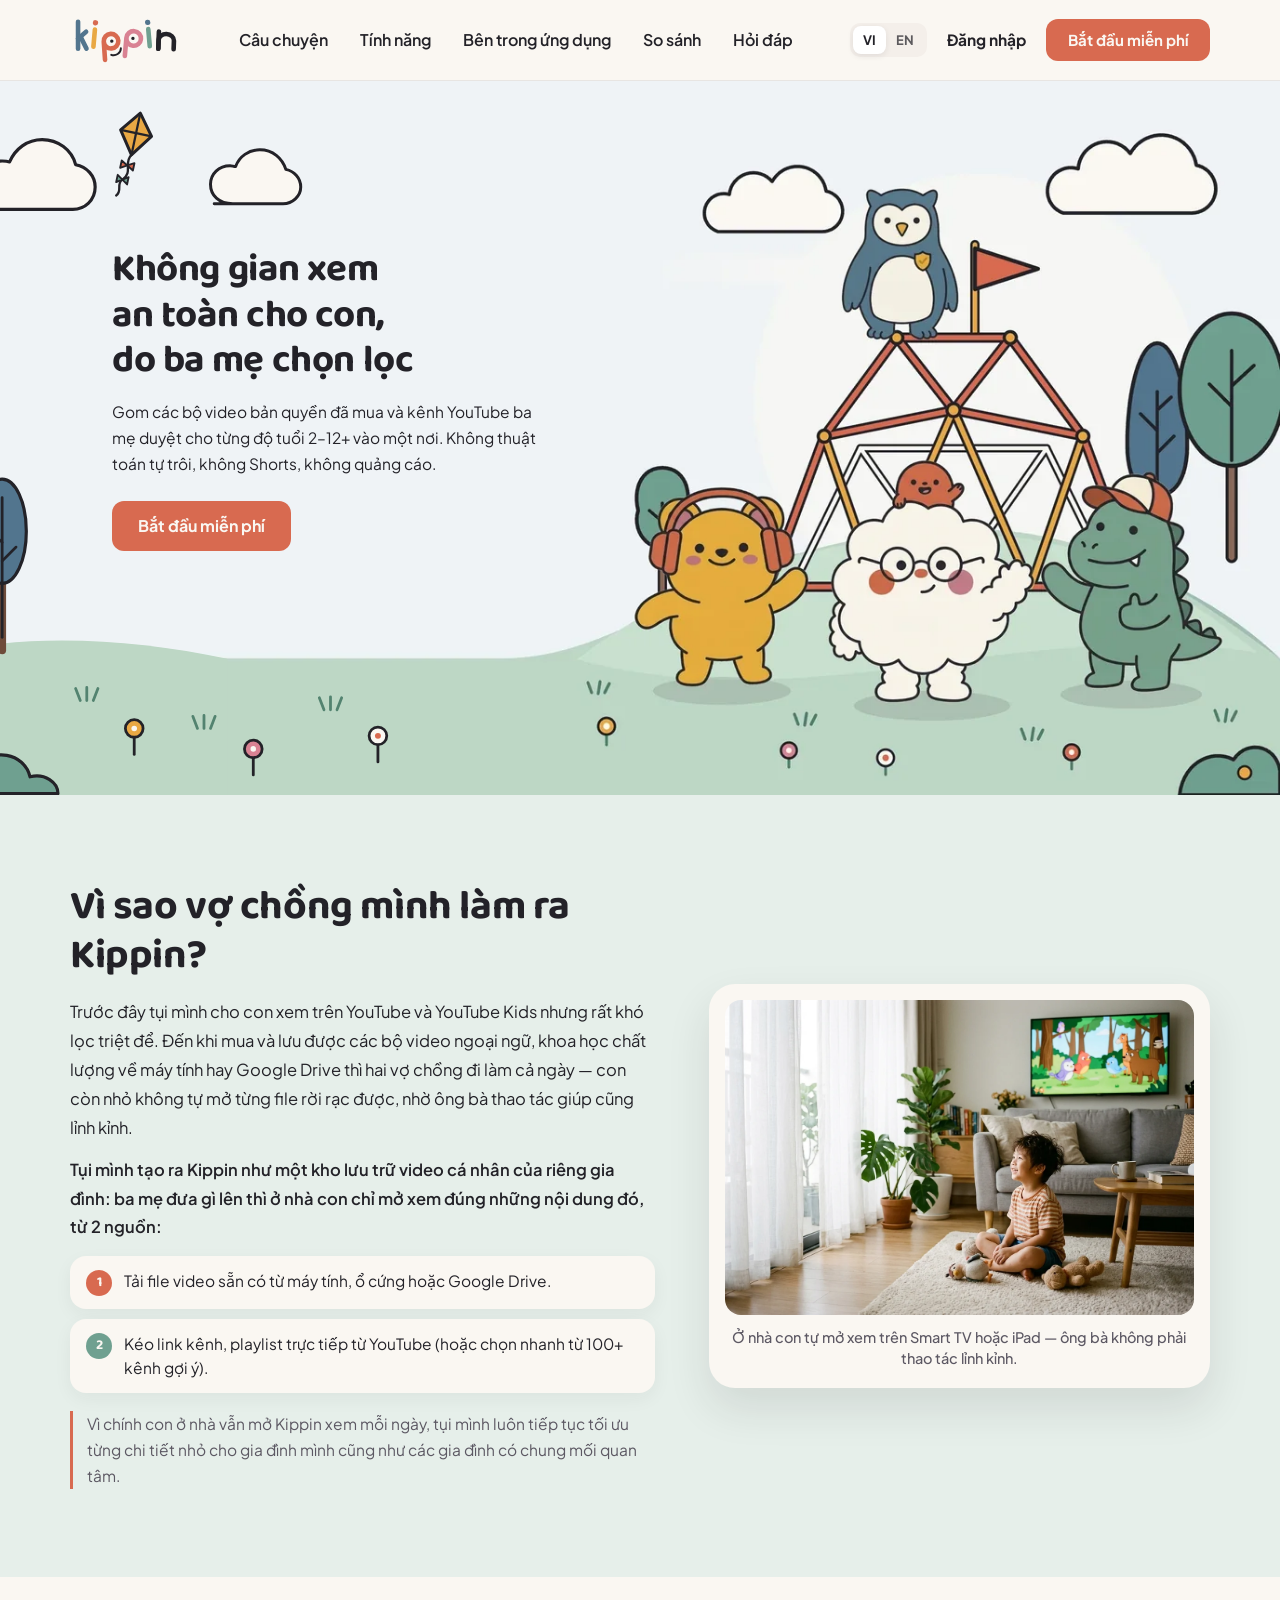
==== index.html @ a0db7496 "feat(landing): replace redundant showcase with founder story & reorder 4 core feature pillars" ====
<!doctype html>
<html lang="vi">
<head>
  <meta charset="utf-8" />
  <meta name="viewport" content="width=device-width, initial-scale=1" />
  <title>Kippin — Không gian xem an toàn cho con, do ba mẹ chọn lọc</title>
  <meta
    name="description"
    content="Gom các bộ video bản quyền đã mua và kênh YouTube ba mẹ duyệt cho từng độ tuổi 2–12+ vào một nơi. Không thuật toán tự trôi, không Shorts, không quảng cáo."
  />
  <meta name="robots" content="noindex, nofollow" />
  <link rel="icon" href="assets/favicon.ico" />
  <link rel="preconnect" href="https://fonts.googleapis.com" />
  <link rel="preconnect" href="https://fonts.gstatic.com" crossorigin />
  <link
    href="https://fonts.googleapis.com/css2?family=Baloo+2:wght@600;700&family=Plus+Jakarta+Sans:wght@400;500;600;700&display=swap"
    rel="stylesheet"
  />
  <link rel="stylesheet" href="styles.css" />
</head>
<body id="top">
  <!-- ─── Sticky Linen Cream Header ─── -->
  <header class="site-header">
    <div class="container header-inner">
      <a
        href="#top"
        class="brand-link"
        data-i18n-aria="header.homeAria"
        aria-label="Trang chủ Kippin"
      >
        <svg
          xmlns="http://www.w3.org/2000/svg"
          viewBox="-30 -26 584 302"
          role="img"
          aria-label="Kippin"
          width="112"
          height="58"
        >
          <g transform="translate(0,0) rotate(0 34 125)">
            <g class="kippin-hop" style="animation-delay: 0.00s">
              <line x1="12" y1="30" x2="12" y2="170" stroke="#52758E" stroke-width="24" stroke-linecap="round" />
              <line x1="12" y1="118" x2="54" y2="82" stroke="#52758E" stroke-width="24" stroke-linecap="round" />
              <line x1="24" y1="106" x2="56" y2="170" stroke="#52758E" stroke-width="24" stroke-linecap="round" />
            </g>
          </g>
          <g transform="translate(0,-10) rotate(5 96 125)">
            <g transform="translate(84,0)">
              <g class="kippin-hop" style="animation-delay: 0.09s">
                <line x1="12" y1="80" x2="12" y2="170" stroke="#E9A844" stroke-width="24" stroke-linecap="round" />
                <circle cx="12" cy="45" r="13.92" fill="#D86A50" />
              </g>
            </g>
          </g>
          <g transform="translate(0,6) rotate(-4 184 125)">
            <g transform="translate(134,0)">
              <g class="kippin-hop" style="animation-delay: 0.18s">
                <path d="M12,220L12,125A38,38 0 0 1 88,125A38,38 0 0 1 12,125" fill="none" stroke="#D86A50" stroke-width="24" stroke-linecap="round" stroke-linejoin="round" />
                <circle class="kippin-blink" cx="54" cy="125" r="8.84" fill="#232228" />
              </g>
            </g>
          </g>
          <g transform="translate(0,-8) rotate(5 302 125)">
            <g transform="translate(252,0)">
              <g class="kippin-hop" style="animation-delay: 0.27s">
                <path d="M12,220L12,125A38,38 0 0 1 88,125A38,38 0 0 1 12,125" fill="none" stroke="#D98293" stroke-width="24" stroke-linecap="round" stroke-linejoin="round" />
                <circle class="kippin-blink" cx="46" cy="125" r="8.84" fill="#232228" />
              </g>
            </g>
          </g>
          <g class="kippin-hop" style="animation-delay: 0.225s">
            <path d="M184.96,202.11C207.5,211.79 235.67,192.9 235.27,168.38" fill="none" stroke="#232228" stroke-width="10" stroke-linecap="round" stroke-linejoin="round" />
          </g>
          <g transform="translate(0,-12) rotate(-5 382 125)">
            <g transform="translate(370,0)">
              <g class="kippin-hop" style="animation-delay: 0.36s">
                <line x1="12" y1="80" x2="12" y2="170" stroke="#6FA090" stroke-width="24" stroke-linecap="round" />
                <circle cx="12" cy="45" r="13.92" fill="#52758E" />
              </g>
            </g>
          </g>
          <g transform="translate(0,2) rotate(2 472 125)">
            <g transform="translate(420,0)">
              <g class="kippin-hop" style="animation-delay: 0.45s">
                <path d="M12,170L12,125A40,33 0 0 1 92,125L92,170" fill="none" stroke="#232228" stroke-width="24" stroke-linecap="round" stroke-linejoin="round" />
                <line x1="12" y1="80" x2="12" y2="170" stroke="#232228" stroke-width="24" stroke-linecap="round" />
              </g>
            </g>
          </g>
        </svg>
      </a>

      <nav class="desktop-nav" data-i18n-aria="header.navAria" aria-label="Điều hướng chính">
        <a href="#video-showcase" data-i18n="nav.intro">Câu chuyện</a>
        <a href="#features" data-i18n="nav.features">Tính năng</a>
        <a href="#inside-app" data-i18n="nav.inside">Bên trong ứng dụng</a>
        <a href="#compare" data-i18n="nav.compare">So sánh</a>
        <a href="#faq" data-i18n="nav.faq">Hỏi đáp</a>
      </nav>

      <div class="header-actions">
        <div class="lang-switch" role="group" aria-label="Language">
          <button type="button" class="lang-btn is-active" data-lang="vi" aria-pressed="true">VI</button>
          <button type="button" class="lang-btn" data-lang="en" aria-pressed="false">EN</button>
        </div>
        <a href="https://kippin.app/login" class="header-login-link" data-route="/login" data-i18n="header.login">
          Đăng nhập
        </a>
        <a href="https://kippin.app/signup" class="btn btn-terracotta header-cta" data-route="/signup" data-i18n="header.signup">
          Bắt đầu miễn phí
        </a>
        <button
          type="button"
          class="mobile-menu-btn"
          id="mobile-menu-toggle"
          aria-expanded="false"
          aria-controls="mobile-drawer"
          data-i18n-aria="header.menuAria"
          aria-label="Mở menu điều hướng"
        >
          <svg width="26" height="26" viewBox="0 0 24 24" fill="none" stroke="currentColor" stroke-width="2.4" stroke-linecap="round">
            <line x1="4" y1="7" x2="20" y2="7" />
            <line x1="4" y1="12" x2="20" y2="12" />
            <line x1="4" y1="17" x2="20" y2="17" />
          </svg>
        </button>
      </div>
    </div>

    <div class="mobile-drawer" id="mobile-drawer" hidden>
      <nav class="mobile-nav" data-i18n-aria="header.mobileNavAria" aria-label="Menu di động">
        <a href="#video-showcase" data-i18n="nav.intro">Câu chuyện</a>
        <a href="#features" data-i18n="nav.features">Tính năng</a>
        <a href="#inside-app" data-i18n="nav.inside">Bên trong ứng dụng</a>
        <a href="#compare" data-i18n="nav.compare">So sánh</a>
        <a href="#faq" data-i18n="nav.faq">Hỏi đáp</a>
        <a href="https://kippin.app/login" data-route="/login" data-i18n="header.login">Đăng nhập</a>
        <a href="https://kippin.app/signup" class="btn btn-terracotta mobile-cta" data-route="/signup" data-i18n="header.signup">
          Bắt đầu miễn phí
        </a>
      </nav>
    </div>
  </header>

  <main>
    <!-- ─── Section 1: Balanced Full-Bleed Storybook Hero (Option 2 Locked) ─── -->
    <section class="hero-section" id="hero">
      <div class="hero-stage">
        <svg
          class="hero-left-scenery"
          viewBox="0 0 620 768"
          fill="none"
          aria-hidden="true"
          preserveAspectRatio="xMinYMax meet"
        >
          <!-- Upper-left Linen Cream clouds (#FAF7F2, stroke #232228) -->
          <path
            d="M64 138h96c13 0 24-10 24-24 0-12-9-22-21-24-4-16-19-27-36-27-16 0-29 10-35 24-3-1-5-1-8-1-15 0-27 12-27 26 0 15 12 26 27 26z"
            fill="#FAF7F2"
            stroke="#232228"
            stroke-width="3.4"
            stroke-linecap="round"
            stroke-linejoin="round"
          />
          <path
            d="M312 132h74c10 0 19-8 19-18 0-10-7-17-16-19-4-12-14-21-28-21-12 0-22 7-26 18-2 0-4-1-6-1-12 0-21 9-21 20 0 12 9 21 24 21z"
            fill="#FAF7F2"
            stroke="#232228"
            stroke-width="3.2"
            stroke-linecap="round"
            stroke-linejoin="round"
          />

          <!-- Mustard Kite (#E9A844 + Terracotta #D86A50 bows, strictly above H1 safe zone) -->
          <g transform="translate(228, 56) rotate(12)">
            <polygon points="0,-22 17,0 0,24 -17,0" fill="#E9A844" stroke="#232228" stroke-width="3.2" stroke-linejoin="round" />
            <line x1="0" y1="-22" x2="0" y2="24" stroke="#232228" stroke-width="2.4" />
            <line x1="-17" y1="0" x2="17" y2="0" stroke="#232228" stroke-width="2.4" />
            <path d="M0,24 C-7,34 6,42 -4,52 C-10,58 -1,64 -7,70" stroke="#232228" stroke-width="2.5" stroke-linecap="round" fill="none" />
            <polygon points="-2,36 -9,32 -9,40" fill="#D86A50" stroke="#232228" stroke-width="2" stroke-linejoin="round" />
            <polygon points="-2,36 5,32 5,40" fill="#D86A50" stroke="#232228" stroke-width="2" stroke-linejoin="round" />
            <polygon points="-4,52 -10,48 -10,56" fill="#6FA090" stroke="#232228" stroke-width="2" stroke-linejoin="round" />
            <polygon points="-4,52 2,48 2,56" fill="#6FA090" stroke="#232228" stroke-width="2" stroke-linejoin="round" />
          </g>

          <!-- Soft left meadow rise matching #BDD7C5 lawn horizon at y=621 -->
          <path
            d="M0 621 C96 592, 216 598, 326 621 L326 768 L0 768 Z"
            fill="#BDD7C5"
          />

          <!-- Far-left Scandinavian round trees (Slate #52758E + Sage #6FA090) -->
          <g>
            <line x1="84" y1="472" x2="84" y2="612" stroke="#6E4B3A" stroke-width="8.5" stroke-linecap="round" />
            <ellipse cx="84" cy="484" rx="26" ry="56" fill="#52758E" stroke="#232228" stroke-width="3.4" />
            <line x1="84" y1="448" x2="84" y2="598" stroke="#232228" stroke-width="3" stroke-linecap="round" />
            <line x1="84" y1="496" x2="69" y2="481" stroke="#232228" stroke-width="2.8" stroke-linecap="round" />
            <line x1="84" y1="516" x2="99" y2="501" stroke="#232228" stroke-width="2.8" stroke-linecap="round" />

            <rect x="29" y="502" width="9.5" height="112" rx="4.75" fill="#7C533F" stroke="#232228" stroke-width="3.2" />
            <ellipse cx="34" cy="452" rx="38" ry="66" fill="#6FA090" stroke="#232228" stroke-width="3.4" />
            <line x1="34" y1="412" x2="34" y2="518" stroke="#232228" stroke-width="3" stroke-linecap="round" />
            <line x1="34" y1="460" x2="16" y2="442" stroke="#232228" stroke-width="2.8" stroke-linecap="round" />
            <line x1="34" y1="478" x2="52" y2="460" stroke="#232228" stroke-width="2.8" stroke-linecap="round" />
          </g>

          <!-- Foreground bush & lollipop wildflowers along left lawn -->
          <path
            d="M12 766 C12 738, 38 726, 58 738 C72 716, 108 722, 114 748 C130 744, 144 754, 144 766 Z"
            fill="#6FA090"
            stroke="#232228"
            stroke-width="3.4"
            stroke-linejoin="round"
          />
          <path d="M168 666l-5-13M175 666v-14M182 666l5-13" stroke="#538370" stroke-width="3" stroke-linecap="round" />
          <path d="M294 696l-5-13M301 696v-14M308 696l5-13" stroke="#538370" stroke-width="3" stroke-linecap="round" />
          <path d="M430 676l-5-13M437 676v-14M444 676l5-13" stroke="#538370" stroke-width="3" stroke-linecap="round" />

          <line x1="226" y1="704" x2="226" y2="724" stroke="#232228" stroke-width="3" stroke-linecap="round" />
          <circle cx="226" cy="696" r="9.5" fill="#E9A844" stroke="#232228" stroke-width="3" />
          <circle cx="226" cy="696" r="3" fill="#FAF7F2" />

          <line x1="354" y1="726" x2="354" y2="746" stroke="#232228" stroke-width="3" stroke-linecap="round" />
          <circle cx="354" cy="718" r="9.5" fill="#D98293" stroke="#232228" stroke-width="3" />
          <circle cx="354" cy="718" r="3" fill="#FAF7F2" />

          <line x1="488" y1="712" x2="488" y2="732" stroke="#232228" stroke-width="3" stroke-linecap="round" />
          <circle cx="488" cy="704" r="9.5" fill="#FAF7F2" stroke="#232228" stroke-width="3" />
          <circle cx="488" cy="704" r="3.2" fill="#D86A50" />
        </svg>

        <div class="hero-copy">
          <h1 data-i18n="hero.title">Không gian xem an toàn cho&nbsp;con, do ba&nbsp;mẹ chọn&nbsp;lọc</h1>
          <p class="hero-lead" data-i18n="hero.subtitle">
            Gom các bộ video bản quyền đã mua và kênh YouTube ba mẹ duyệt cho từng độ tuổi 2–12+ vào một nơi. Không thuật toán tự trôi, không Shorts, không quảng cáo.
          </p>
          <div class="hero-cta-row">
            <a href="https://kippin.app/signup" class="btn btn-terracotta btn-lg" data-route="/signup" data-i18n="hero.primaryCta">
              Bắt đầu miễn phí
            </a>
          </div>
        </div>

        <div class="hero-art-wrap">
          <img
            src="assets/khan-hero-scene.webp"
            alt="Nhóm nhân vật Boro, Lumi, Kip, Pip và Mori vui chơi trên đồi cỏ xanh"
            data-i18n-alt="hero.imgAlt"
            class="hero-art"
            width="1376"
            height="768"
            fetchpriority="high"
          />
        </div>
      </div>
    </section>

    <!-- ─── Section 2: Founder Origin Story & Personal Family Vault Model ─── -->
    <section class="showcase-band" id="video-showcase">
      <div class="container showcase-grid">
        <div class="showcase-copy">
          <h2 data-i18n="story.title">Vì sao vợ chồng mình làm ra Kippin?</h2>
          <p class="story-lead" data-i18n="story.p1">
            Trước đây tụi mình cho con xem trên YouTube và YouTube Kids nhưng rất khó lọc triệt để. Đến khi mua và lưu được các bộ video ngoại ngữ, khoa học chất lượng về máy tính hay Google Drive thì hai vợ chồng đi làm cả ngày — con còn nhỏ không tự mở từng file rời rạc được, nhờ ông bà thao tác giúp cũng lỉnh kỉnh.
          </p>
          <p class="story-bridge" data-i18n="story.p2">
            Tụi mình tạo ra Kippin như một kho lưu trữ video cá nhân của riêng gia đình: ba mẹ đưa gì lên thì ở nhà con chỉ mở xem đúng những nội dung đó, từ 2 nguồn:
          </p>
          <ol class="story-sources">
            <li>
              <span class="story-step-num" aria-hidden="true">1</span>
              <span data-i18n="story.src1">Tải file video sẵn có từ máy tính, ổ cứng hoặc Google Drive.</span>
            </li>
            <li>
              <span class="story-step-num story-step-sage" aria-hidden="true">2</span>
              <span data-i18n="story.src2">Kéo link kênh, playlist trực tiếp từ YouTube (hoặc chọn nhanh từ 100+ kênh gợi ý).</span>
            </li>
          </ol>
          <p class="story-commitment" data-i18n="story.commitment">
            Vì chính con ở nhà vẫn mở Kippin xem mỗi ngày, tụi mình luôn tiếp tục tối ưu từng chi tiết nhỏ cho gia đình mình cũng như các gia đình có chung mối quan tâm.
          </p>
        </div>

        <div class="showcase-media">
          <figure class="story-photo-card">
            <img
              src="assets/photo-kid-livingroom-tv.webp"
              alt="Em bé ngồi trên thảm phòng khách tự mở chương trình yêu thích trên Smart TV"
              data-i18n-alt="story.imgAlt"
              width="1200"
              height="805"
              loading="lazy"
              decoding="async"
            />
            <figcaption class="story-photo-caption" data-i18n="story.imgCap">
              Ở nhà con tự mở xem trên Smart TV hoặc iPad — ông bà không phải thao tác lỉnh kỉnh.
            </figcaption>
          </figure>
        </div>
      </div>
    </section>

    <!-- ─── Section 3: 4 Core Feature Pillars (Phương án A — Reach × TTFV × Differentiation) ─── -->
    <section class="features-world deferred-section" id="features">
      <div class="container">
        <div class="section-intro">
          <h2 data-i18n="features.heading">Giải quyết trọn vẹn chuyện xem video của con mỗi ngày</h2>
          <p data-i18n="features.subheading">
            Từ bước chọn kênh YouTube trong 30 giây, gom kho video bản quyền đã mua đến việc con tự mở xem ở nhà trên Smart TV.
          </p>
        </div>

        <!-- Row 1: 100% Whitelist YouTube + 100+ Age-Sorted Channels (2–12+) -->
        <div class="z-row">
          <div class="z-copy">
            <h3 data-i18n="features.r1Title">Chọn kênh từ YouTube không Shorts, không quảng cáo</h3>
            <p data-i18n="features.r1Body">
              Chọn nhanh từ hơn 100 kênh gợi ý sẵn cho lứa tuổi 2–12+ (Numberblocks, Bluey, Storyline Online đến TED-Ed, Kurzgesagt, Mark Rober, Nat Geo Kids) hoặc dán link kênh YouTube bất kỳ. Kippin chỉ phát đúng danh sách ba mẹ duyệt, tự động loại bỏ 100% Shorts, Livestream và quảng cáo.
            </p>
          </div>
          <div class="z-visual">
            <div class="polaroid-stage tilt-left">
              <div class="polaroid-frame">
                <img
                  src="assets/photo-siblings-tablet.webp"
                  alt="Hai anh chị em cùng xem chương trình khoa học và hoạt hình trên máy tính bảng"
                  data-i18n-alt="features.r1Alt"
                  width="1200"
                  height="896"
                  loading="lazy"
                  decoding="async"
                />
              </div>
            </div>
          </div>
        </div>

        <!-- Row 2: Purchased Licensed Video Sets on Google Drive + Series Continuity -->
        <div class="z-row z-row-reverse">
          <div class="z-copy">
            <h3 data-i18n="features.r2Title">Biến thư mục video bản quyền đã mua thành kệ phim chia Mùa và Tập</h3>
            <p data-i18n="features.r2Body">
              Lưu trên Google Drive toàn tên file rời rạc, hết một bài là dừng và hay kẹt giới hạn lượt xem. Tải lên Kippin, bộ video ngoại ngữ hay truyện kể đã mua hiện thành kệ phim có ảnh bìa, tự mở tập kế tiếp cùng bộ và nhớ vị trí xem dở — kèm mã PIN 4 số khi muốn chia sẻ video gia đình cho ông bà.
            </p>
          </div>
          <div class="z-visual">
            <div class="polaroid-stage tilt-right">
              <div class="polaroid-frame">
                <img
                  src="assets/photo-vault-mother-son.webp"
                  alt="Mẹ và bé trai ngồi trên ghế sofa chọn tập học tiếng Anh trên máy tính bảng"
                  data-i18n-alt="features.r2Alt"
                  width="1200"
                  height="896"
                  loading="lazy"
                  decoding="async"
                />
              </div>
            </div>
          </div>
        </div>

        <!-- Row 3: Dedicated Smart TV App -->
        <div class="z-row">
          <div class="z-copy">
            <h3 data-i18n="features.r3Title">Ứng dụng riêng trên Smart TV — con tự mở xem, người nhà không vất vả</h3>
            <p data-i18n="features.r3Body">
              Ứng dụng Kippin độc lập trên Android TV và Google TV (Sony, TCL, Xiaomi, Casper, Chromecast) giúp con ngồi xa bảo vệ mắt và tự chọn tập bằng điều khiển TV. Không cần mở chung ứng dụng YouTube người lớn, không cần nhờ ông bà cắm máy tính hay mở Drive hộ.
            </p>
          </div>
          <div class="z-visual">
            <div class="polaroid-stage tilt-left">
              <svg class="deco-sticker deco-book-tr" width="96" height="80" viewBox="0 0 104 86" aria-hidden="true">
                <g transform="rotate(8 52 43)">
                  <path d="M14 22c14-5 28-3 38 4v42c-10-7-24-9-38-4V22z" fill="#FAF7F2" />
                  <path d="M90 22c-14-5-28-3-38 4v42c10-7 24-9 38-4V22z" fill="#F6DFB0" />
                  <path d="M12 20c15-6 29-3 40 5 11-8 25-11 40-5v46c-15-6-29-3-40 5-11-8-25-11-40-5V20z" fill="none" stroke="#52758E" stroke-width="5" stroke-linejoin="round" />
                </g>
              </svg>
              <div class="polaroid-frame">
                <img
                  src="assets/photo-siblings-smart-tv.webp"
                  alt="Hai anh em ngồi trên thảm phòng khách dùng điều khiển chọn chương trình vũ trụ trên Smart TV"
                  data-i18n-alt="features.r3Alt"
                  width="1200"
                  height="896"
                  loading="lazy"
                  decoding="async"
                />
              </div>
            </div>
          </div>
        </div>

        <!-- Row 4: Separate Age-Matched Profiles & Remote Watch Log -->
        <div class="z-row z-row-reverse">
          <div class="z-copy">
            <h3 data-i18n="features.r4Title">Mỗi anh chị em một hồ sơ đúng tuổi — ba mẹ đi làm vẫn theo dõi từ xa</h3>
            <p data-i18n="features.r4Body">
              Bé 4 tuổi nghe đồng dao tiếng Anh, anh 10 tuổi khám phá vũ trụ — mỗi con chỉ thấy đúng kênh và bộ video hợp lứa tuổi của mình. Dù đang ở văn phòng, ba mẹ vẫn xem được lịch sử từng tập con đã mở trên điện thoại và khóa cài đặt bằng mã PIN.
            </p>
          </div>
          <div class="z-visual">
            <div class="polaroid-stage tilt-right">
              <div class="polaroid-frame">
                <img
                  src="assets/photo-parent-calm-phone.webp"
                  alt="Ba ngồi tại bàn làm việc sáng nắng xem nhanh lịch sử xem video của con trên điện thoại"
                  data-i18n-alt="features.r4Alt"
                  width="1200"
                  height="896"
                  loading="lazy"
                  decoding="async"
                />
              </div>
            </div>
          </div>
        </div>
      </div>
    </section>

    <!-- ─── Section 4: "Bên trong ứng dụng Kippin" (6 Real Bilingual UI Screens + Click-to-Zoom Lightbox Gallery) ─── -->
    <section class="inside-world deferred-section" id="inside-app">
      <div class="garland-wrap" aria-hidden="true">
        <svg class="garland-svg" viewBox="0 0 1440 128" fill="none" preserveAspectRatio="xMidYMin slice">
          <line x1="110" y1="0" x2="110" y2="54" stroke="#DFC89C" stroke-width="2.5" />
          <line x1="270" y1="0" x2="270" y2="76" stroke="#DFC89C" stroke-width="2.5" />
          <line x1="450" y1="0" x2="450" y2="44" stroke="#DFC89C" stroke-width="2.5" />
          <line x1="630" y1="0" x2="630" y2="68" stroke="#DFC89C" stroke-width="2.5" />
          <line x1="820" y1="0" x2="820" y2="50" stroke="#DFC89C" stroke-width="2.5" />
          <line x1="1000" y1="0" x2="1000" y2="78" stroke="#DFC89C" stroke-width="2.5" />
          <line x1="1175" y1="0" x2="1175" y2="48" stroke="#DFC89C" stroke-width="2.5" />
          <line x1="1335" y1="0" x2="1335" y2="66" stroke="#DFC89C" stroke-width="2.5" />

          <path d="M110 36l6.5 13.2 14.5 2.1-10.5 10.2 2.5 14.5-13-6.8-13 6.8 2.5-14.5-10.5-10.2 14.5-2.1L110 36z" fill="#6FA090" stroke="#232228" stroke-width="2.4" stroke-linejoin="round" />
          <ellipse cx="270" cy="84" rx="34" ry="10" transform="rotate(-16 270 84)" stroke="#52758E" stroke-width="4.5" />
          <circle cx="270" cy="84" r="19" fill="#D86A50" stroke="#232228" stroke-width="2.4" />
          <path d="M450 28l6 12 13.2 1.9-9.6 9.3 2.3 13.2-11.9-6.3-11.9 6.3 2.3-13.2-9.6-9.3 13.2-1.9L450 28z" fill="#E9A844" stroke="#232228" stroke-width="2.4" stroke-linejoin="round" />
          <path d="M640 52a22 22 0 1 0 10 38 18 18 0 1 1-10-38z" fill="#52758E" stroke="#232228" stroke-width="2.4" stroke-linejoin="round" />
          <circle cx="820" cy="58" r="21" fill="#E9A844" stroke="#232228" stroke-width="2.4" />
          <circle cx="820" cy="58" r="28" stroke="#E9A844" stroke-width="3.6" stroke-dasharray="6 7" />
          <path d="M1000 60l7 14 15.4 2.2-11.2 10.9 2.6 15.3-13.8-7.3-13.8 7.3 2.6-15.3-11.2-10.9 15.4-2.2 7-14z" fill="#6FA090" stroke="#232228" stroke-width="2.4" stroke-linejoin="round" />
          <path d="M1154 65h42a11 11 0 0 0 2-21.8 15 15 0 0 0-28-5 12 12 0 0 0-21 6.8A10 10 0 0 0 1154 65z" fill="#D98293" stroke="#232228" stroke-width="2.4" stroke-linejoin="round" />
          <path d="M1335 48l6.5 13.2 14.5 2.1-10.5 10.2 2.5 14.5-13-6.8-13 6.8 2.5-14.5-10.5-10.2 14.5-2.1L1335 48z" fill="#D86A50" stroke="#232228" stroke-width="2.4" stroke-linejoin="round" />
        </svg>
      </div>

      <div class="container inside-header">
        <h2 data-i18n="inside.heading">Bên trong ứng dụng Kippin</h2>
        <p data-i18n="inside.subheading">
          Bấm vào từng ảnh để phóng to giao diện dành cho con và trang quản lý của ba mẹ.
        </p>
      </div>

      <div class="inside-grid" role="group" aria-label="Hình ảnh giao diện thực tế bên trong ứng dụng Kippin" data-i18n-aria="inside.galleryAria">
        <!-- Screen 1: Kid's Home -->
        <figure class="app-shot">
          <button type="button" class="app-shot-btn" data-gallery-open="0" data-i18n-aria="inside.s1OpenAria" aria-label="Phóng to ảnh Trang chủ của con">
            <img
              src="assets/vi/screen-1.webp"
              data-ui-screen="1"
              alt="Trang chủ của con với các kênh đã duyệt TED-Ed, Kurzgesagt, Mark Rober, Nat Geo Kids, Numberblocks và hàng Xem tiếp"
              data-i18n-alt="inside.s1Alt"
              width="1440"
              height="900"
              loading="lazy"
              decoding="async"
            />
            <span class="shot-zoom-pill" aria-hidden="true">
              <svg width="16" height="16" viewBox="0 0 24 24" fill="none" stroke="currentColor" stroke-width="2.4" stroke-linecap="round" stroke-linejoin="round">
                <circle cx="11" cy="11" r="7" />
                <line x1="21" y1="21" x2="16.65" y2="16.65" />
                <line x1="11" y1="8" x2="11" y2="14" />
                <line x1="8" y1="11" x2="14" y2="11" />
              </svg>
            </span>
          </button>
          <figcaption data-i18n="inside.s1Cap">Trang chủ của con — Kênh đã duyệt và mục Xem tiếp</figcaption>
        </figure>

        <!-- Screen 2: Family Vault Shelf -->
        <figure class="app-shot">
          <button type="button" class="app-shot-btn" data-gallery-open="1" data-i18n-aria="inside.s2OpenAria" aria-label="Phóng to ảnh Kệ phim gia đình">
            <img
              src="assets/vi/screen-2.webp"
              data-ui-screen="2"
              alt="Kệ phim gia đình chia bộ video bản quyền Oxford Read & Discover theo Mùa 1, Mùa 2, Mùa 3 và từng Tập"
              data-i18n-alt="inside.s2Alt"
              width="1440"
              height="900"
              loading="lazy"
              decoding="async"
            />
            <span class="shot-zoom-pill" aria-hidden="true">
              <svg width="16" height="16" viewBox="0 0 24 24" fill="none" stroke="currentColor" stroke-width="2.4" stroke-linecap="round" stroke-linejoin="round">
                <circle cx="11" cy="11" r="7" />
                <line x1="21" y1="21" x2="16.65" y2="16.65" />
                <line x1="11" y1="8" x2="11" y2="14" />
                <line x1="8" y1="11" x2="14" y2="11" />
              </svg>
            </span>
          </button>
          <figcaption data-i18n="inside.s2Cap">Kệ phim gia đình — Bộ video bản quyền chia theo Mùa và Tập</figcaption>
        </figure>

        <!-- Screen 3: Clean 2-Column Series Player -->
        <figure class="app-shot">
          <button type="button" class="app-shot-btn" data-gallery-open="2" data-i18n-aria="inside.s3OpenAria" aria-label="Phóng to ảnh Trình phát video theo tập">
            <img
              src="assets/vi/screen-3.webp"
              data-ui-screen="3"
              alt="Trình phát video 2 cột hiển thị đếm ngược chuyển sang Tập 02 và danh sách Tập 02 đến Tập 06 cùng bộ ở cột bên phải"
              data-i18n-alt="inside.s3Alt"
              width="1440"
              height="900"
              loading="lazy"
              decoding="async"
            />
            <span class="shot-zoom-pill" aria-hidden="true">
              <svg width="16" height="16" viewBox="0 0 24 24" fill="none" stroke="currentColor" stroke-width="2.4" stroke-linecap="round" stroke-linejoin="round">
                <circle cx="11" cy="11" r="7" />
                <line x1="21" y1="21" x2="16.65" y2="16.65" />
                <line x1="11" y1="8" x2="11" y2="14" />
                <line x1="8" y1="11" x2="14" y2="11" />
              </svg>
            </span>
          </button>
          <figcaption data-i18n="inside.s3Cap">Trình phát video — Tự mở tập kế tiếp cùng bộ, không gợi ý kênh lạ</figcaption>
        </figure>

        <!-- Screen 4: Multi-Age Profile Switcher + Parent PIN -->
        <figure class="app-shot">
          <button type="button" class="app-shot-btn" data-gallery-open="3" data-i18n-aria="inside.s4OpenAria" aria-label="Phóng to ảnh Màn hình chọn hồ sơ">
            <img
              src="assets/vi/screen-4.webp"
              data-ui-screen="4"
              alt="Màn hình chọn hồ sơ riêng theo từng độ tuổi 4t, 7t, 10t, 12t và mục Phụ huynh có khóa PIN"
              data-i18n-alt="inside.s4Alt"
              width="1440"
              height="900"
              loading="lazy"
              decoding="async"
            />
            <span class="shot-zoom-pill" aria-hidden="true">
              <svg width="16" height="16" viewBox="0 0 24 24" fill="none" stroke="currentColor" stroke-width="2.4" stroke-linecap="round" stroke-linejoin="round">
                <circle cx="11" cy="11" r="7" />
                <line x1="21" y1="21" x2="16.65" y2="16.65" />
                <line x1="11" y1="8" x2="11" y2="14" />
                <line x1="8" y1="11" x2="14" y2="11" />
              </svg>
            </span>
          </button>
          <figcaption data-i18n="inside.s4Cap">Chọn hồ sơ — Tách riêng nội dung theo tuổi, khóa cài đặt bằng PIN</figcaption>
        </figure>

        <!-- Screen 5: 100+ Curated Channels & Paste YouTube URL -->
        <figure class="app-shot">
          <button type="button" class="app-shot-btn" data-gallery-open="4" data-i18n-aria="inside.s5OpenAria" aria-label="Phóng to ảnh Quản lý kênh của ba mẹ">
            <img
              src="assets/vi/screen-5.webp"
              data-ui-screen="5"
              alt="Trang Quản lý kênh với danh mục 108 kênh thiếu nhi chọn lọc theo độ tuổi 2–4, 5–7, 8–10, 11+ và ô dán link YouTube"
              data-i18n-alt="inside.s5Alt"
              width="1440"
              height="900"
              loading="lazy"
              decoding="async"
            />
            <span class="shot-zoom-pill" aria-hidden="true">
              <svg width="16" height="16" viewBox="0 0 24 24" fill="none" stroke="currentColor" stroke-width="2.4" stroke-linecap="round" stroke-linejoin="round">
                <circle cx="11" cy="11" r="7" />
                <line x1="21" y1="21" x2="16.65" y2="16.65" />
                <line x1="11" y1="8" x2="11" y2="14" />
                <line x1="8" y1="11" x2="14" y2="11" />
              </svg>
            </span>
          </button>
          <figcaption data-i18n="inside.s5Cap">Quản lý kênh — Chọn từ 100+ kênh gợi ý theo tuổi hoặc dán link YouTube</figcaption>
        </figure>

        <!-- Screen 6: Parent Watch Activity Log -->
        <figure class="app-shot">
          <button type="button" class="app-shot-btn" data-gallery-open="5" data-i18n-aria="inside.s6OpenAria" aria-label="Phóng to ảnh Nhật ký xem video">
            <img
              src="assets/vi/screen-6.webp"
              data-ui-screen="6"
              alt="Nhật ký xem video chi tiết từng tập phim và thời lượng xem của mỗi hồ sơ con"
              data-i18n-alt="inside.s6Alt"
              width="1440"
              height="900"
              loading="lazy"
              decoding="async"
            />
            <span class="shot-zoom-pill" aria-hidden="true">
              <svg width="16" height="16" viewBox="0 0 24 24" fill="none" stroke="currentColor" stroke-width="2.4" stroke-linecap="round" stroke-linejoin="round">
                <circle cx="11" cy="11" r="7" />
                <line x1="21" y1="21" x2="16.65" y2="16.65" />
                <line x1="11" y1="8" x2="11" y2="14" />
                <line x1="8" y1="11" x2="14" y2="11" />
              </svg>
            </span>
          </button>
          <figcaption data-i18n="inside.s6Cap">Nhật ký xem — Theo dõi từng tập và thời lượng xem của mỗi con</figcaption>
        </figure>
      </div>
    </section>

    <!-- ─── Section 5: 3-Column Comparison (Kippin vs YouTube thường vs Google Drive) ─── -->
    <section class="compare-world deferred-section" id="compare">
      <div class="container">
        <div class="section-intro">
          <h2 id="compare-heading" data-i18n="compare.heading">Kippin khác gì so với YouTube và Google Drive?</h2>
          <p data-i18n="compare.subheading">
            Kết hợp danh mục kênh chọn lọc từ YouTube với kho lưu trữ bộ video bản quyền của gia đình trong một ứng dụng duy nhất.
          </p>
        </div>

        <div
          class="compare-card"
          tabindex="0"
          role="region"
          aria-labelledby="compare-heading"
        >
          <table class="compare-table" id="compare-table">
            <thead>
              <tr>
                <th scope="col" data-i18n="compare.colFeature">Nhu cầu thực tế</th>
                <th scope="col" class="col-kippin">Kippin</th>
                <th scope="col" data-i18n="compare.colYt">YouTube thường</th>
                <th scope="col" data-i18n="compare.colDrive">Mở từ Google Drive</th>
              </tr>
            </thead>
            <tbody>
              <tr>
                <th scope="row" data-i18n="compare.r1Label">Gom kênh YouTube &amp; bộ video bản quyền đã mua</th>
                <td class="col-kippin">
                  <div class="kippin-cell">
                    <span class="check-dot" aria-hidden="true">✓</span>
                    <span data-i18n="compare.r1Kippin">Chung một kệ phim có ảnh bìa trực quan</span>
                  </div>
                </td>
                <td data-i18n="compare.r1Yt">Không tải được bộ video bản quyền lên dùng riêng</td>
                <td data-i18n="compare.r1Drive">Chỉ mở file lưu sẵn, không gom được kênh YouTube</td>
              </tr>
              <tr>
                <th scope="row" data-i18n="compare.r2Label">Phát các bộ video bản quyền đã mua</th>
                <td class="col-kippin">
                  <div class="kippin-cell">
                    <span class="check-dot" aria-hidden="true">✓</span>
                    <span data-i18n="compare.r2Kippin">Chia theo Mùa/Tập, phát mượt không nghẽn lượt tải; chia sẻ qua PIN 4 số</span>
                  </div>
                </td>
                <td data-i18n="compare.r2Yt">Không có kho lưu trữ riêng cho gia đình</td>
                <td data-i18n="compare.r2Drive">Tên file rời rạc khó chọn; hay báo lỗi vượt quá lượt xem</td>
              </tr>
              <tr>
                <th scope="row" data-i18n="compare.r3Label">Kiểm soát thuật toán, Shorts &amp; Quảng cáo</th>
                <td class="col-kippin">
                  <div class="kippin-cell">
                    <span class="check-dot" aria-hidden="true">✓</span>
                    <span data-i18n="compare.r3Kippin">100% kênh ba mẹ duyệt (100+ kênh 2–12+ tuổi), 0 Shorts, 0 quảng cáo</span>
                  </div>
                </td>
                <td data-i18n="compare.r3Yt">Tự gợi ý kênh lạ, luồng lướt Shorts liên tục &amp; chèn quảng cáo</td>
                <td data-i18n="compare.r3Drive">Không quảng cáo nhưng không có thư viện kênh theo độ tuổi</td>
              </tr>
              <tr>
                <th scope="row" data-i18n="compare.r4Label">Giữ mạch tập dài kỳ</th>
                <td class="col-kippin">
                  <div class="kippin-cell">
                    <span class="check-dot" aria-hidden="true">✓</span>
                    <span data-i18n="compare.r4Kippin">Tự chuyển đúng tập kế tiếp cùng bộ &amp; nhớ chính xác đoạn xem dở</span>
                  </div>
                </td>
                <td data-i18n="compare.r4Yt">Dễ tự chuyển sang kênh khác ngoài bộ đang học</td>
                <td data-i18n="compare.r4Drive">Hết 1 file là dừng, không nhớ vị trí đang xem dở</td>
              </tr>
              <tr>
                <th scope="row" data-i18n="compare.r5Label">Xem trên Smart TV phòng khách</th>
                <td class="col-kippin">
                  <div class="kippin-cell">
                    <span class="check-dot" aria-hidden="true">✓</span>
                    <span data-i18n="compare.r5Kippin">App Smart TV độc lập, bấm dễ bằng remote, không cần đăng nhập Google</span>
                  </div>
                </td>
                <td data-i18n="compare.r5Yt">Dùng chung app người lớn (Google đã ngừng app TV riêng từ 07/2024)</td>
                <td data-i18n="compare.r5Drive">Không có giao diện kệ phim cho trẻ trên TV</td>
              </tr>
            </tbody>
          </table>
        </div>
      </div>
    </section>

    <!-- ─── Section 6: Kippin Slate Blue Trust & Safety Band (#52758E) ─── -->
    <section class="slate-band deferred-section" id="safety-band">
      <div class="container">
        <h2 data-i18n="safety.heading">An tâm trọn vẹn trong từng khung hình</h2>
        <p class="slate-sub" data-i18n="safety.subheading">
          Không quảng cáo ẩn, không bán dữ liệu hành vi, không thuật toán kéo dài giờ xem.
        </p>

        <div class="seals-row">
          <div class="seal-badge">
            <div class="seal-inner">
              <strong class="seal-big" data-i18n="safety.s1Big">100%</strong>
              <span class="seal-label" data-i18n="safety.s1Label">Nội dung ba mẹ chọn</span>
            </div>
          </div>
          <div class="seal-badge">
            <div class="seal-inner">
              <strong class="seal-big" data-i18n="safety.s2Big">0</strong>
              <span class="seal-label" data-i18n="safety.s2Label">Video ngắn Shorts</span>
            </div>
          </div>
          <div class="seal-badge">
            <div class="seal-inner">
              <strong class="seal-big" data-i18n="safety.s3Big">0</strong>
              <span class="seal-label" data-i18n="safety.s3Label">Quảng cáo xen ngang</span>
            </div>
          </div>
          <div class="seal-badge">
            <div class="seal-inner">
              <strong class="seal-big" data-i18n="safety.s4Big">0</strong>
              <span class="seal-label" data-i18n="safety.s4Label">Gợi ý từ kênh lạ</span>
            </div>
          </div>
        </div>
      </div>
    </section>

    <!-- ─── Section 7: Concise Parent FAQ Accordion (6 Pain-Point FAQs) ─── -->
    <section class="faq-world deferred-section" id="faq">
      <div class="container faq-container">
        <h2 data-i18n="faq.heading">Câu hỏi thường gặp</h2>

        <div class="faq-list">
          <details class="faq-item" name="kippin-faq" open>
            <summary>
              <span data-i18n="faq.q1">Ba mẹ thêm nội dung cho con bằng những cách nào?</span>
              <svg class="faq-chevron" width="22" height="22" viewBox="0 0 24 24" fill="none" stroke="currentColor" stroke-width="2.5" stroke-linecap="round" stroke-linejoin="round" aria-hidden="true"><polyline points="6 9 12 15 18 9" /></svg>
            </summary>
            <div class="faq-answer">
              <p data-i18n="faq.a1">
                Ba mẹ có thể chọn 1 chạm từ hơn 100 kênh YouTube gợi ý sẵn theo lứa tuổi (2–4, 5–7, 8–10, 11+), dán link kênh hoặc playlist YouTube bất kỳ, hoặc tải các bộ video bản quyền đã mua và video gia đình lên kệ riêng.
              </p>
            </div>
          </details>

          <details class="faq-item" name="kippin-faq">
            <summary>
              <span data-i18n="faq.q2">Đưa bộ video bản quyền đang lưu trên Google Drive lên Kippin có lợi gì?</span>
              <svg class="faq-chevron" width="22" height="22" viewBox="0 0 24 24" fill="none" stroke="currentColor" stroke-width="2.5" stroke-linecap="round" stroke-linejoin="round" aria-hidden="true"><polyline points="6 9 12 15 18 9" /></svg>
            </summary>
            <div class="faq-answer">
              <p data-i18n="faq.a2">
                Các file rời rạc sẽ được xếp thành kệ phim có ảnh bìa chia theo Mùa và Tập, tự phát tập tiếp theo, nhớ vị trí xem dở và xem mượt trên Smart TV mà không bị khóa lượt tải. Ba mẹ cũng có thể đặt mã PIN 4 số để chia sẻ thư mục video kỷ niệm gia đình cho ông bà.
              </p>
            </div>
          </details>

          <details class="faq-item" name="kippin-faq">
            <summary>
              <span data-i18n="faq.q3">Con lớn 8–12+ tuổi có kênh phù hợp không hay chỉ dành cho bé mầm non?</span>
              <svg class="faq-chevron" width="22" height="22" viewBox="0 0 24 24" fill="none" stroke="currentColor" stroke-width="2.5" stroke-linecap="round" stroke-linejoin="round" aria-hidden="true"><polyline points="6 9 12 15 18 9" /></svg>
            </summary>
            <div class="faq-answer">
              <p data-i18n="faq.a3">
                Danh mục gợi ý có nhóm riêng cho lứa tuổi 8–10 và 11+ với nhiều kênh khoa học, vũ trụ, lịch sử, toán và hội họa như TED-Ed, Kurzgesagt, Mark Rober, Nat Geo Kids, SciShow Kids, Art for Kids Hub, VTV7... cùng bất kỳ kênh chuyên sâu nào ba mẹ tự dán link thêm.
              </p>
            </div>
          </details>

          <details class="faq-item" name="kippin-faq">
            <summary>
              <span data-i18n="faq.q4">Vì sao con dễ dừng xem đúng giờ hơn so với khi mở YouTube thường?</span>
              <svg class="faq-chevron" width="22" height="22" viewBox="0 0 24 24" fill="none" stroke="currentColor" stroke-width="2.5" stroke-linecap="round" stroke-linejoin="round" aria-hidden="true"><polyline points="6 9 12 15 18 9" /></svg>
            </summary>
            <div class="faq-answer">
              <p data-i18n="faq.a4">
                Kippin loại bỏ luồng lướt Shorts vô tận, quảng cáo chen ngang và các đề xuất giật gân cuối video — chỉ giữ mạch tập trong bộ đang xem nên con không bị cuốn sang hàng chục video ngoài ý muốn.
              </p>
            </div>
          </details>

          <details class="faq-item" name="kippin-faq">
            <summary>
              <span data-i18n="faq.q5">Mở Kippin trên Smart TV phòng khách như thế nào?</span>
              <svg class="faq-chevron" width="22" height="22" viewBox="0 0 24 24" fill="none" stroke="currentColor" stroke-width="2.5" stroke-linecap="round" stroke-linejoin="round" aria-hidden="true"><polyline points="6 9 12 15 18 9" /></svg>
            </summary>
            <div class="faq-answer">
              <p data-i18n="faq.a5">
                Ba mẹ tải ứng dụng Kippin trên Android TV hoặc Google TV (Sony, TCL, Xiaomi, Casper, Chromecast) rồi liên kết nhanh bằng điện thoại — kệ video của từng con sẽ đồng bộ lên TV mà không cần đăng nhập tài khoản Google cá nhân.
              </p>
            </div>
          </details>

          <details class="faq-item" name="kippin-faq">
            <summary>
              <span data-i18n="faq.q6">Con có tự tìm kiếm sang kênh lạ ngoài danh sách đã duyệt được không?</span>
              <svg class="faq-chevron" width="22" height="22" viewBox="0 0 24 24" fill="none" stroke="currentColor" stroke-width="2.5" stroke-linecap="round" stroke-linejoin="round" aria-hidden="true"><polyline points="6 9 12 15 18 9" /></svg>
            </summary>
            <div class="faq-answer">
              <p data-i18n="faq.a6">
                Không. Ô tìm kiếm trên Kippin chỉ trả kết quả nằm trong những kênh và bộ video mà ba mẹ đã gán riêng cho hồ sơ của bé đó.
              </p>
            </div>
          </details>
        </div>
      </div>
    </section>

    <!-- ─── Section 8: Closing Strip with Locked V11 Mascot Duos ─── -->
    <section class="closing-strip">
      <img
        src="assets/story-left-crew.webp"
        alt=""
        aria-hidden="true"
        class="closing-mascot closing-mascot-left"
        width="560"
        height="380"
        loading="lazy"
        decoding="async"
      />

      <div class="container closing-inner">
        <h2 data-i18n="closing.heading">Tạo kệ video riêng cho con chỉ trong vài phút</h2>
        <p data-i18n="closing.subtitle">
          Tải bộ video bản quyền của gia đình và chọn những kênh đầu tiên hợp độ tuổi của con.
        </p>
        <div class="closing-actions">
          <a href="https://kippin.app/signup" class="btn btn-terracotta btn-lg" data-route="/signup" data-i18n="closing.primaryCta">
            Bắt đầu miễn phí
          </a>
        </div>
      </div>

      <img
        src="assets/story-right-crew.webp"
        alt=""
        aria-hidden="true"
        class="closing-mascot closing-mascot-right"
        width="560"
        height="336"
        loading="lazy"
        decoding="async"
      />
    </section>
  </main>

  <!-- ─── Official Kippin Plum Dark Footer (#2C1E36) ─── -->
  <footer class="site-footer">
    <div class="container footer-grid">
      <div class="footer-brand">
        <a href="#top" class="footer-logo-link" aria-label="Kippin">
          <svg
            xmlns="http://www.w3.org/2000/svg"
            viewBox="-30 -26 584 302"
            role="img"
            aria-label="Kippin"
            width="108"
            height="56"
          >
            <g transform="translate(0,0) rotate(0 34 125)">
              <line x1="12" y1="30" x2="12" y2="170" stroke="#F4EFEA" stroke-width="24" stroke-linecap="round" />
              <line x1="12" y1="118" x2="54" y2="82" stroke="#F4EFEA" stroke-width="24" stroke-linecap="round" />
              <line x1="24" y1="106" x2="56" y2="170" stroke="#F4EFEA" stroke-width="24" stroke-linecap="round" />
            </g>
            <g transform="translate(0,-10) rotate(5 96 125)">
              <g transform="translate(84,0)">
                <line x1="12" y1="80" x2="12" y2="170" stroke="#E9A844" stroke-width="24" stroke-linecap="round" />
                <circle cx="12" cy="45" r="13.92" fill="#D86A50" />
              </g>
            </g>
            <g transform="translate(0,6) rotate(-4 184 125)">
              <g transform="translate(134,0)">
                <path d="M12,220L12,125A38,38 0 0 1 88,125A38,38 0 0 1 12,125" fill="none" stroke="#D86A50" stroke-width="24" stroke-linecap="round" stroke-linejoin="round" />
                <circle cx="54" cy="125" r="8.84" fill="#F4EFEA" />
              </g>
            </g>
            <g transform="translate(0,-8) rotate(5 302 125)">
              <g transform="translate(252,0)">
                <path d="M12,220L12,125A38,38 0 0 1 88,125A38,38 0 0 1 12,125" fill="none" stroke="#D98293" stroke-width="24" stroke-linecap="round" stroke-linejoin="round" />
                <circle cx="46" cy="125" r="8.84" fill="#F4EFEA" />
              </g>
            </g>
            <path d="M184.96,202.11C207.5,211.79 235.67,192.9 235.27,168.38" fill="none" stroke="#E9A844" stroke-width="10" stroke-linecap="round" stroke-linejoin="round" />
            <g transform="translate(0,-12) rotate(-5 382 125)">
              <g transform="translate(370,0)">
                <line x1="12" y1="80" x2="12" y2="170" stroke="#6FA090" stroke-width="24" stroke-linecap="round" />
                <circle cx="12" cy="45" r="13.92" fill="#E9A844" />
              </g>
            </g>
            <g transform="translate(0,2) rotate(2 472 125)">
              <g transform="translate(420,0)">
                <path d="M12,170L12,125A40,33 0 0 1 92,125L92,170" fill="none" stroke="#F4EFEA" stroke-width="24" stroke-linecap="round" stroke-linejoin="round" />
                <line x1="12" y1="80" x2="12" y2="170" stroke="#F4EFEA" stroke-width="24" stroke-linecap="round" />
              </g>
            </g>
          </svg>
        </a>
        <p class="footer-tagline" data-i18n="footer.tagline">
          Không gian xem an toàn cho con, do ba mẹ chọn lọc mỗi ngày.
        </p>
      </div>

      <div class="footer-col">
        <h3 data-i18n="footer.colExplore">Khám phá</h3>
        <ul>
          <li><a href="#video-showcase" data-i18n="nav.intro">Câu chuyện</a></li>
          <li><a href="#features" data-i18n="nav.features">Tính năng</a></li>
          <li><a href="#inside-app" data-i18n="nav.inside">Bên trong ứng dụng</a></li>
          <li><a href="#compare" data-i18n="nav.compare">So sánh</a></li>
          <li><a href="#faq" data-i18n="nav.faq">Hỏi đáp</a></li>
        </ul>
      </div>

      <div class="footer-col">
        <h3 data-i18n="footer.colFamily">Dành cho gia đình</h3>
        <ul>
          <li><a href="https://kippin.app/signup" data-route="/signup" data-i18n="footer.signUp">Đăng ký miễn phí</a></li>
          <li><a href="https://kippin.app/login" data-route="/login" data-i18n="footer.signIn">Đăng nhập</a></li>
          <li><a href="https://kippin.app/tv-guide" data-route="/tv-guide" data-i18n="footer.tvSetup">Cài đặt Android TV</a></li>
          <li><a href="https://kippin.app/legal" data-route="/legal" data-i18n="footer.legal">Điều khoản &amp; Bảo mật</a></li>
        </ul>
      </div>
    </div>

    <div class="container footer-bottom">
      <p>© 2026 Kippin. <span data-i18n="footer.rights">Bảo lưu mọi quyền.</span></p>
      <p class="footer-cc" data-i18n="footer.cc">
        Tên kênh và hình thu nhỏ YouTube trong ảnh minh họa thuộc về chủ sở hữu tương ứng. Kippin giúp phụ huynh tự tổ chức nguồn xem an toàn từ YouTube và tệp lưu trữ hợp pháp của gia đình.
      </p>
    </div>
  </footer>

  <!-- ─── Interactive Popup Lightbox Gallery Dialog (Native Top-Layer Light Dismiss) ─── -->
  <dialog id="gallery-dialog" class="gallery-dialog" closedby="any" aria-labelledby="gallery-dialog-title">
    <div class="gallery-modal-card">
      <div class="gallery-modal-head">
        <div class="gallery-title-group">
          <h2 id="gallery-dialog-title" data-i18n="gallery.title">Giao diện thực tế bên trong Kippin</h2>
          <span id="gallery-counter" class="gallery-counter" aria-live="polite">1 / 6</span>
        </div>
        <form method="dialog">
          <button type="submit" class="gallery-close-btn" data-i18n-aria="gallery.closeAria" aria-label="Đóng cửa sổ">✕</button>
        </form>
      </div>

      <div class="gallery-stage">
        <button
          type="button"
          id="gallery-prev"
          class="gallery-nav-btn gallery-prev"
          data-i18n-aria="gallery.prevAria"
          aria-label="Ảnh trước"
        >
          <svg width="22" height="22" viewBox="0 0 24 24" fill="none" stroke="currentColor" stroke-width="2.6" stroke-linecap="round" stroke-linejoin="round" aria-hidden="true">
            <polyline points="15 18 9 12 15 6" />
          </svg>
        </button>

        <img
          id="gallery-preview-img"
          src="assets/vi/screen-1.webp"
          alt="Trang chủ của con"
          width="1440"
          height="900"
          loading="lazy"
          decoding="async"
          fetchpriority="low"
        />

        <button
          type="button"
          id="gallery-next"
          class="gallery-nav-btn gallery-next"
          data-i18n-aria="gallery.nextAria"
          aria-label="Ảnh tiếp theo"
        >
          <svg width="22" height="22" viewBox="0 0 24 24" fill="none" stroke="currentColor" stroke-width="2.6" stroke-linecap="round" stroke-linejoin="round" aria-hidden="true">
            <polyline points="9 18 15 12 9 6" />
          </svg>
        </button>
      </div>

      <p id="gallery-preview-caption" class="gallery-caption" data-i18n="inside.s1Cap">
        Trang chủ của con — Kênh đã duyệt và mục Xem tiếp
      </p>

      <div class="gallery-modal-foot">
        <div class="gallery-dots" role="group" aria-label="Chọn màn hình" data-i18n-aria="gallery.tabsAria">
          <button type="button" class="gallery-dot is-active" aria-current="true" data-gallery-step="0">1</button>
          <button type="button" class="gallery-dot" data-gallery-step="1">2</button>
          <button type="button" class="gallery-dot" data-gallery-step="2">3</button>
          <button type="button" class="gallery-dot" data-gallery-step="3">4</button>
          <button type="button" class="gallery-dot" data-gallery-step="4">5</button>
          <button type="button" class="gallery-dot" data-gallery-step="5">6</button>
        </div>

        <a href="https://kippin.app/signup" class="btn btn-terracotta" data-route="/signup" data-i18n="gallery.cta">
          Bắt đầu miễn phí
        </a>
      </div>
    </div>
  </dialog>

  <!-- ─── Preview Route Toast (For Static GitHub Pages Review Only) ─── -->
  <div id="route-toast" class="route-toast" role="status" aria-live="polite" hidden></div>

  <script src="app.js" defer></script>
</body>
</html>
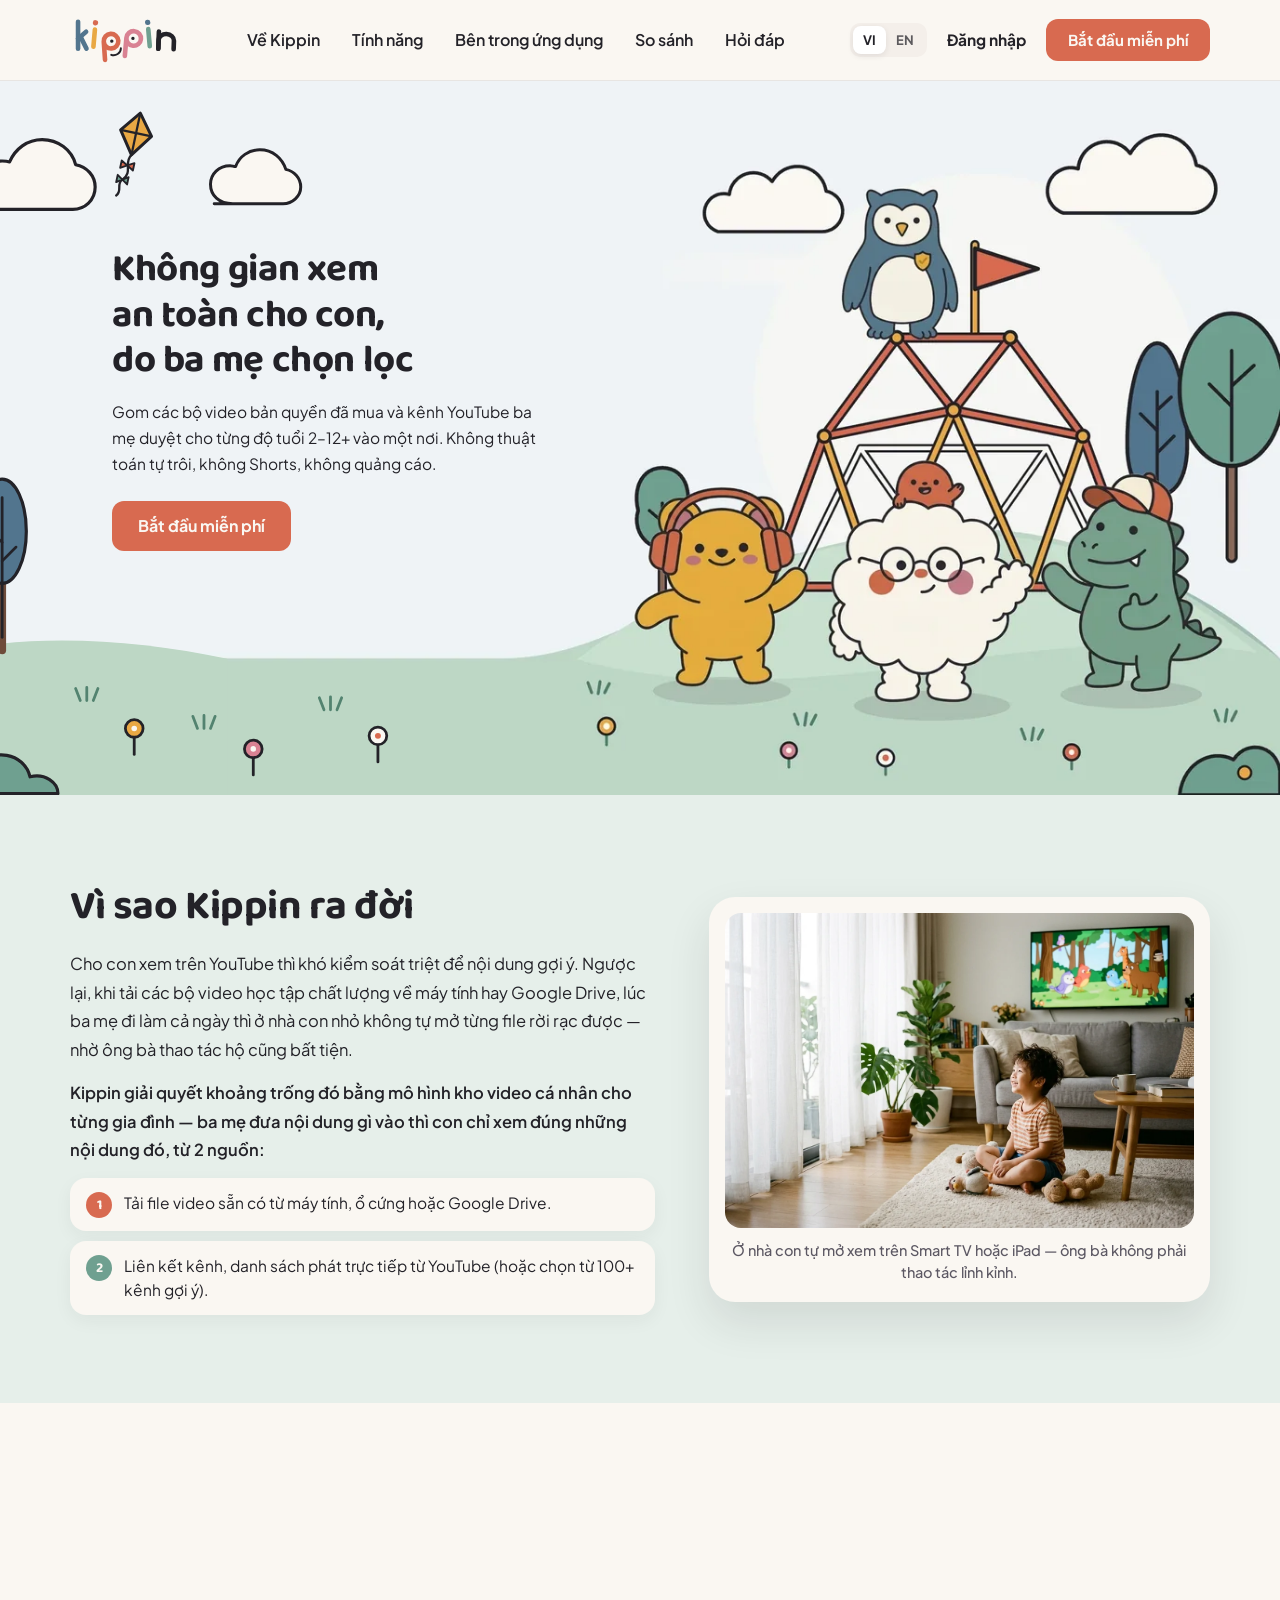
==== commit 2e345b91: "feat(landing): rewrite section 2 in clean professional SaaS product-thesis voice" ====
--- a/index.html
+++ b/index.html
@@ -90,7 +90,7 @@
       </a>
 
       <nav class="desktop-nav" data-i18n-aria="header.navAria" aria-label="Điều hướng chính">
-        <a href="#video-showcase" data-i18n="nav.intro">Câu chuyện</a>
+        <a href="#video-showcase" data-i18n="nav.intro">Về Kippin</a>
         <a href="#features" data-i18n="nav.features">Tính năng</a>
         <a href="#inside-app" data-i18n="nav.inside">Bên trong ứng dụng</a>
         <a href="#compare" data-i18n="nav.compare">So sánh</a>
@@ -128,7 +128,7 @@
 
     <div class="mobile-drawer" id="mobile-drawer" hidden>
       <nav class="mobile-nav" data-i18n-aria="header.mobileNavAria" aria-label="Menu di động">
-        <a href="#video-showcase" data-i18n="nav.intro">Câu chuyện</a>
+        <a href="#video-showcase" data-i18n="nav.intro">Về Kippin</a>
         <a href="#features" data-i18n="nav.features">Tính năng</a>
         <a href="#inside-app" data-i18n="nav.inside">Bên trong ứng dụng</a>
         <a href="#compare" data-i18n="nav.compare">So sánh</a>
@@ -254,16 +254,16 @@
       </div>
     </section>
 
-    <!-- ─── Section 2: Founder Origin Story & Personal Family Vault Model ─── -->
+    <!-- ─── Section 2: Product Thesis ("Vì sao Kippin ra đời") ─── -->
     <section class="showcase-band" id="video-showcase">
       <div class="container showcase-grid">
         <div class="showcase-copy">
-          <h2 data-i18n="story.title">Vì sao vợ chồng mình làm ra Kippin?</h2>
+          <h2 data-i18n="story.title">Vì sao Kippin ra đời</h2>
           <p class="story-lead" data-i18n="story.p1">
-            Trước đây tụi mình cho con xem trên YouTube và YouTube Kids nhưng rất khó lọc triệt để. Đến khi mua và lưu được các bộ video ngoại ngữ, khoa học chất lượng về máy tính hay Google Drive thì hai vợ chồng đi làm cả ngày — con còn nhỏ không tự mở từng file rời rạc được, nhờ ông bà thao tác giúp cũng lỉnh kỉnh.
+            Cho con xem trên YouTube thì khó kiểm soát triệt để nội dung gợi ý. Ngược lại, khi tải các bộ video học tập chất lượng về máy tính hay Google Drive, lúc ba mẹ đi làm cả ngày thì ở nhà con nhỏ không tự mở từng file rời rạc được — nhờ ông bà thao tác hộ cũng bất tiện.
           </p>
           <p class="story-bridge" data-i18n="story.p2">
-            Tụi mình tạo ra Kippin như một kho lưu trữ video cá nhân của riêng gia đình: ba mẹ đưa gì lên thì ở nhà con chỉ mở xem đúng những nội dung đó, từ 2 nguồn:
+            Kippin giải quyết khoảng trống đó bằng mô hình kho video cá nhân cho từng gia đình — ba mẹ đưa nội dung gì vào thì con chỉ xem đúng những nội dung đó, từ 2 nguồn:
           </p>
           <ol class="story-sources">
             <li>
@@ -272,12 +272,9 @@
             </li>
             <li>
               <span class="story-step-num story-step-sage" aria-hidden="true">2</span>
-              <span data-i18n="story.src2">Kéo link kênh, playlist trực tiếp từ YouTube (hoặc chọn nhanh từ 100+ kênh gợi ý).</span>
+              <span data-i18n="story.src2">Liên kết kênh, danh sách phát trực tiếp từ YouTube (hoặc chọn từ 100+ kênh gợi ý).</span>
             </li>
           </ol>
-          <p class="story-commitment" data-i18n="story.commitment">
-            Vì chính con ở nhà vẫn mở Kippin xem mỗi ngày, tụi mình luôn tiếp tục tối ưu từng chi tiết nhỏ cho gia đình mình cũng như các gia đình có chung mối quan tâm.
-          </p>
         </div>
 
         <div class="showcase-media">
@@ -906,7 +903,7 @@
       <div class="footer-col">
         <h3 data-i18n="footer.colExplore">Khám phá</h3>
         <ul>
-          <li><a href="#video-showcase" data-i18n="nav.intro">Câu chuyện</a></li>
+          <li><a href="#video-showcase" data-i18n="nav.intro">Về Kippin</a></li>
           <li><a href="#features" data-i18n="nav.features">Tính năng</a></li>
           <li><a href="#inside-app" data-i18n="nav.inside">Bên trong ứng dụng</a></li>
           <li><a href="#compare" data-i18n="nav.compare">So sánh</a></li>
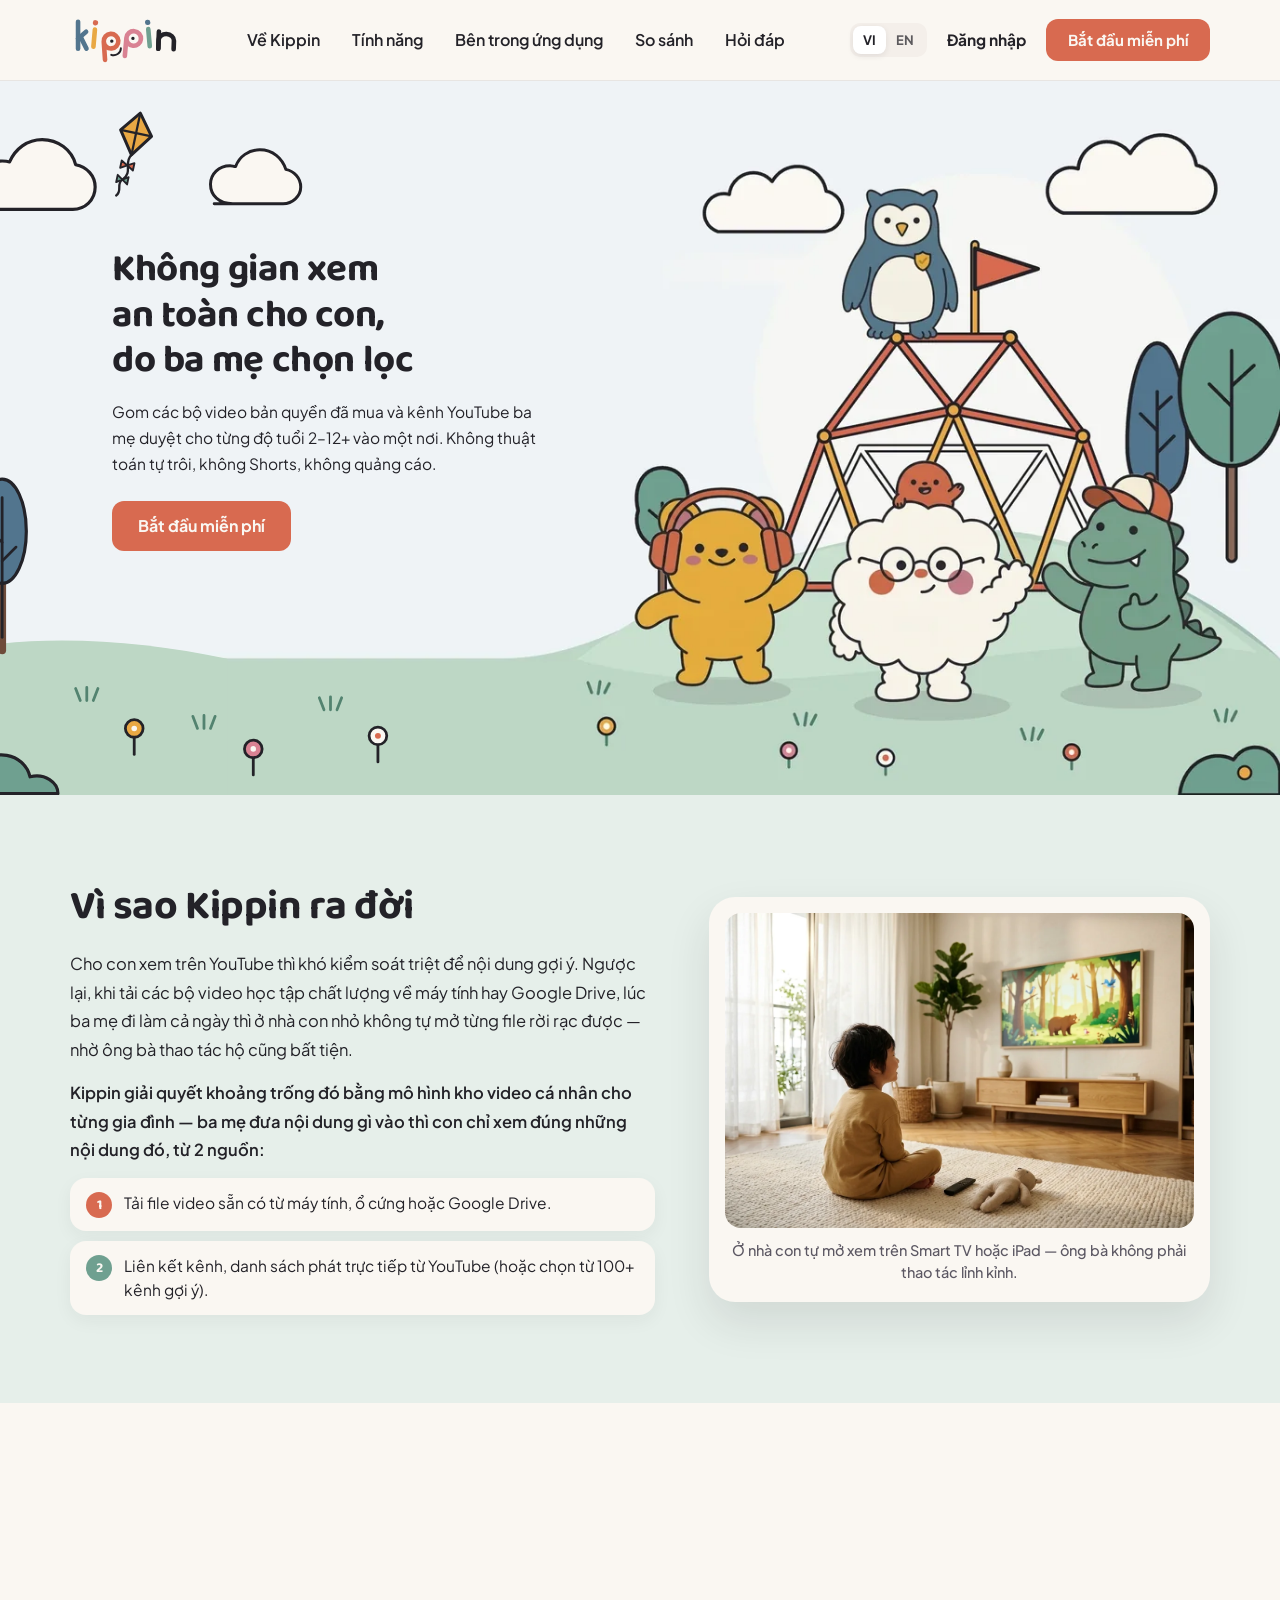
==== commit bfcd8b76: "fix(landing): fix living-room TV eyelines, sibling profile photo & trim 4-digit PIN copy" ====
--- a/index.html
+++ b/index.html
@@ -336,7 +336,7 @@
           <div class="z-copy">
             <h3 data-i18n="features.r2Title">Biến thư mục video bản quyền đã mua thành kệ phim chia Mùa và Tập</h3>
             <p data-i18n="features.r2Body">
-              Lưu trên Google Drive toàn tên file rời rạc, hết một bài là dừng và hay kẹt giới hạn lượt xem. Tải lên Kippin, bộ video ngoại ngữ hay truyện kể đã mua hiện thành kệ phim có ảnh bìa, tự mở tập kế tiếp cùng bộ và nhớ vị trí xem dở — kèm mã PIN 4 số khi muốn chia sẻ video gia đình cho ông bà.
+              Lưu trên Google Drive toàn tên file rời rạc, hết một bài là dừng và hay kẹt giới hạn lượt xem. Tải lên Kippin, bộ video ngoại ngữ hay truyện kể đã mua hiện thành kệ phim có ảnh bìa, tự mở tập kế tiếp cùng bộ, nhớ vị trí xem dở và dễ dàng chia sẻ thư mục video kỷ niệm cho ông bà.
             </p>
           </div>
           <div class="z-visual">
@@ -376,7 +376,7 @@
               <div class="polaroid-frame">
                 <img
                   src="assets/photo-siblings-smart-tv.webp"
-                  alt="Hai anh em ngồi trên thảm phòng khách dùng điều khiển chọn chương trình vũ trụ trên Smart TV"
+                  alt="Hai anh em ngồi trên ghế sofa phòng khách dùng điều khiển chọn chương trình vũ trụ trên Smart TV"
                   data-i18n-alt="features.r3Alt"
                   width="1200"
                   height="896"
@@ -400,8 +400,8 @@
             <div class="polaroid-stage tilt-right">
               <div class="polaroid-frame">
                 <img
-                  src="assets/photo-parent-calm-phone.webp"
-                  alt="Ba ngồi tại bàn làm việc sáng nắng xem nhanh lịch sử xem video của con trên điện thoại"
+                  src="assets/photo-siblings-profiles.webp"
+                  alt="Hai anh em chênh lệch độ tuổi ngồi trên ghế sofa chọn hồ sơ xem video riêng trên máy tính bảng"
                   data-i18n-alt="features.r4Alt"
                   width="1200"
                   height="896"
@@ -643,7 +643,7 @@
                 <td class="col-kippin">
                   <div class="kippin-cell">
                     <span class="check-dot" aria-hidden="true">✓</span>
-                    <span data-i18n="compare.r2Kippin">Chia theo Mùa/Tập, phát mượt không nghẽn lượt tải; chia sẻ qua PIN 4 số</span>
+                    <span data-i18n="compare.r2Kippin">Chia theo Mùa/Tập, phát mượt không nghẽn lượt tải, dễ chia sẻ cho ông bà</span>
                   </div>
                 </td>
                 <td data-i18n="compare.r2Yt">Không có kho lưu trữ riêng cho gia đình</td>
@@ -750,7 +750,7 @@
             </summary>
             <div class="faq-answer">
               <p data-i18n="faq.a2">
-                Các file rời rạc sẽ được xếp thành kệ phim có ảnh bìa chia theo Mùa và Tập, tự phát tập tiếp theo, nhớ vị trí xem dở và xem mượt trên Smart TV mà không bị khóa lượt tải. Ba mẹ cũng có thể đặt mã PIN 4 số để chia sẻ thư mục video kỷ niệm gia đình cho ông bà.
+                Các file rời rạc sẽ được xếp thành kệ phim có ảnh bìa chia theo Mùa và Tập, tự phát tập tiếp theo, nhớ vị trí xem dở và xem mượt trên Smart TV mà không bị khóa lượt tải. Ba mẹ cũng có thể chia sẻ riêng thư mục video kỷ niệm gia đình cho ông bà.
               </p>
             </div>
           </details>
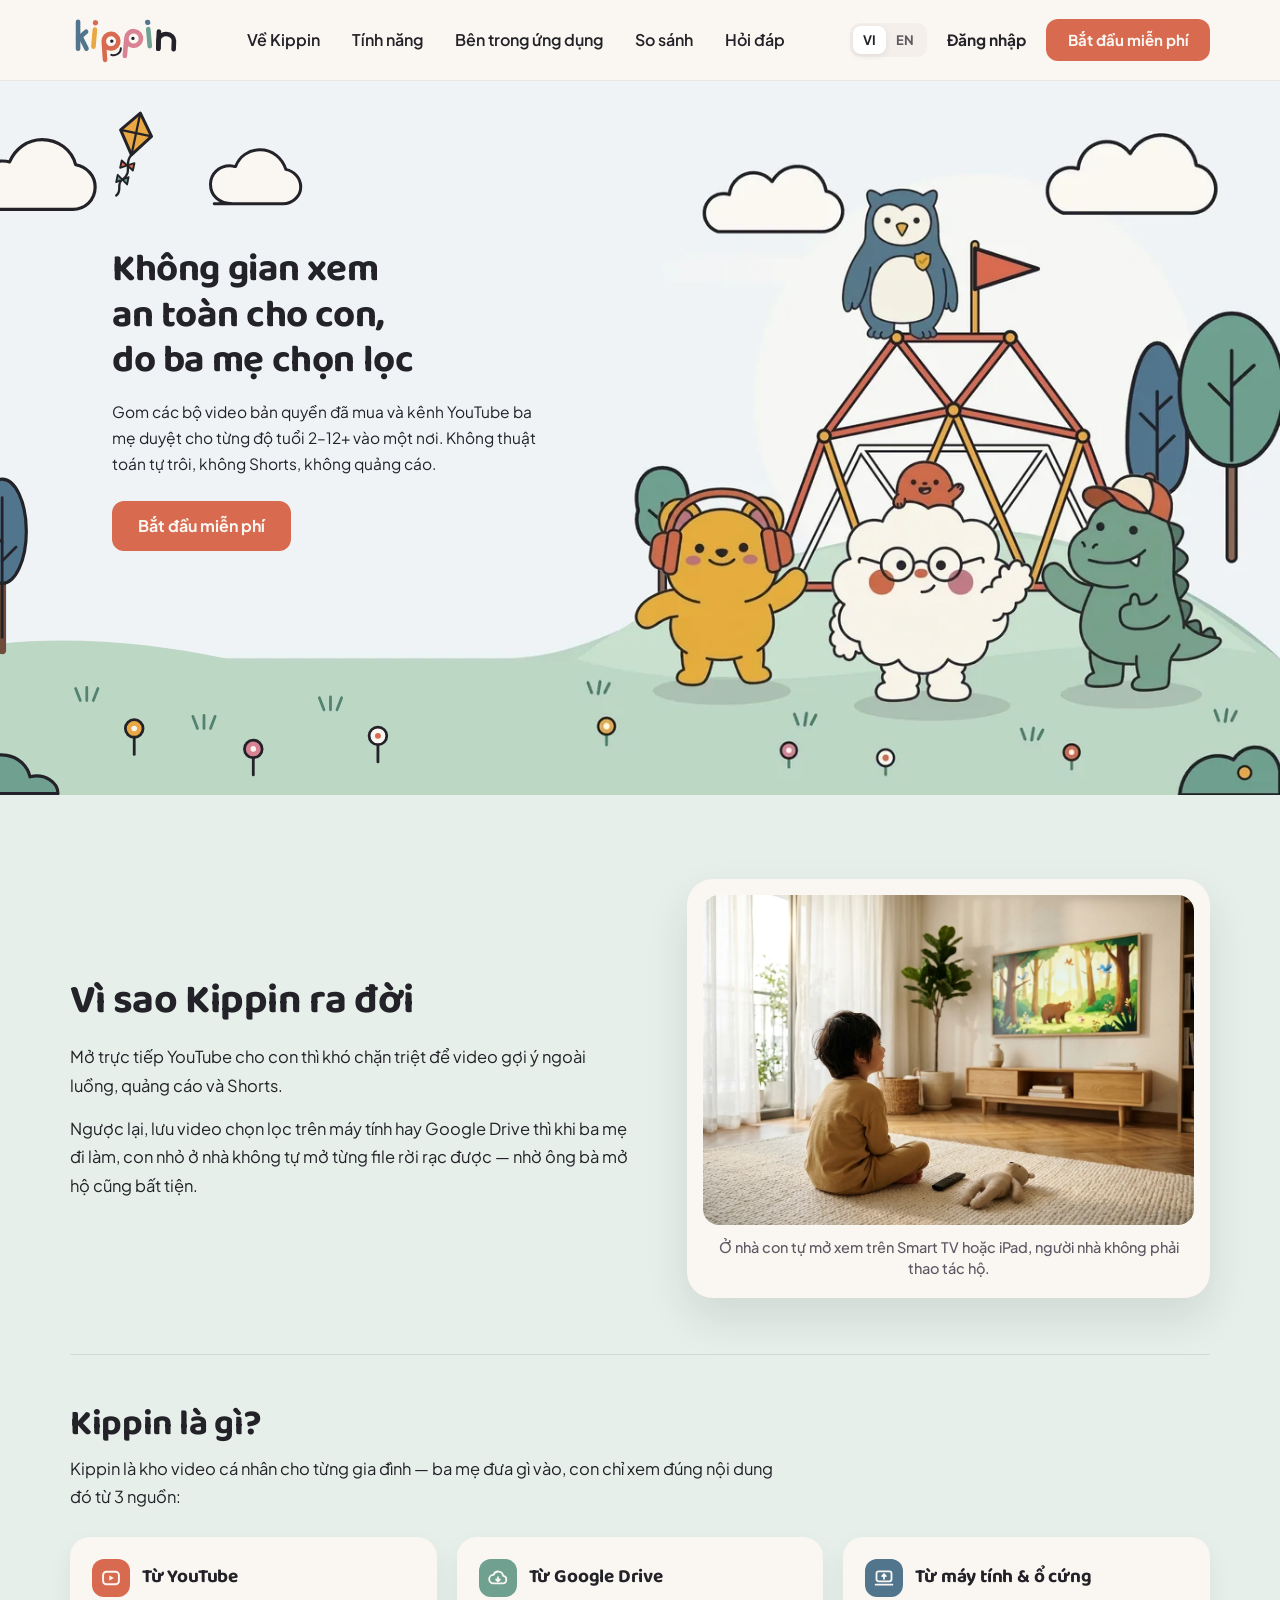
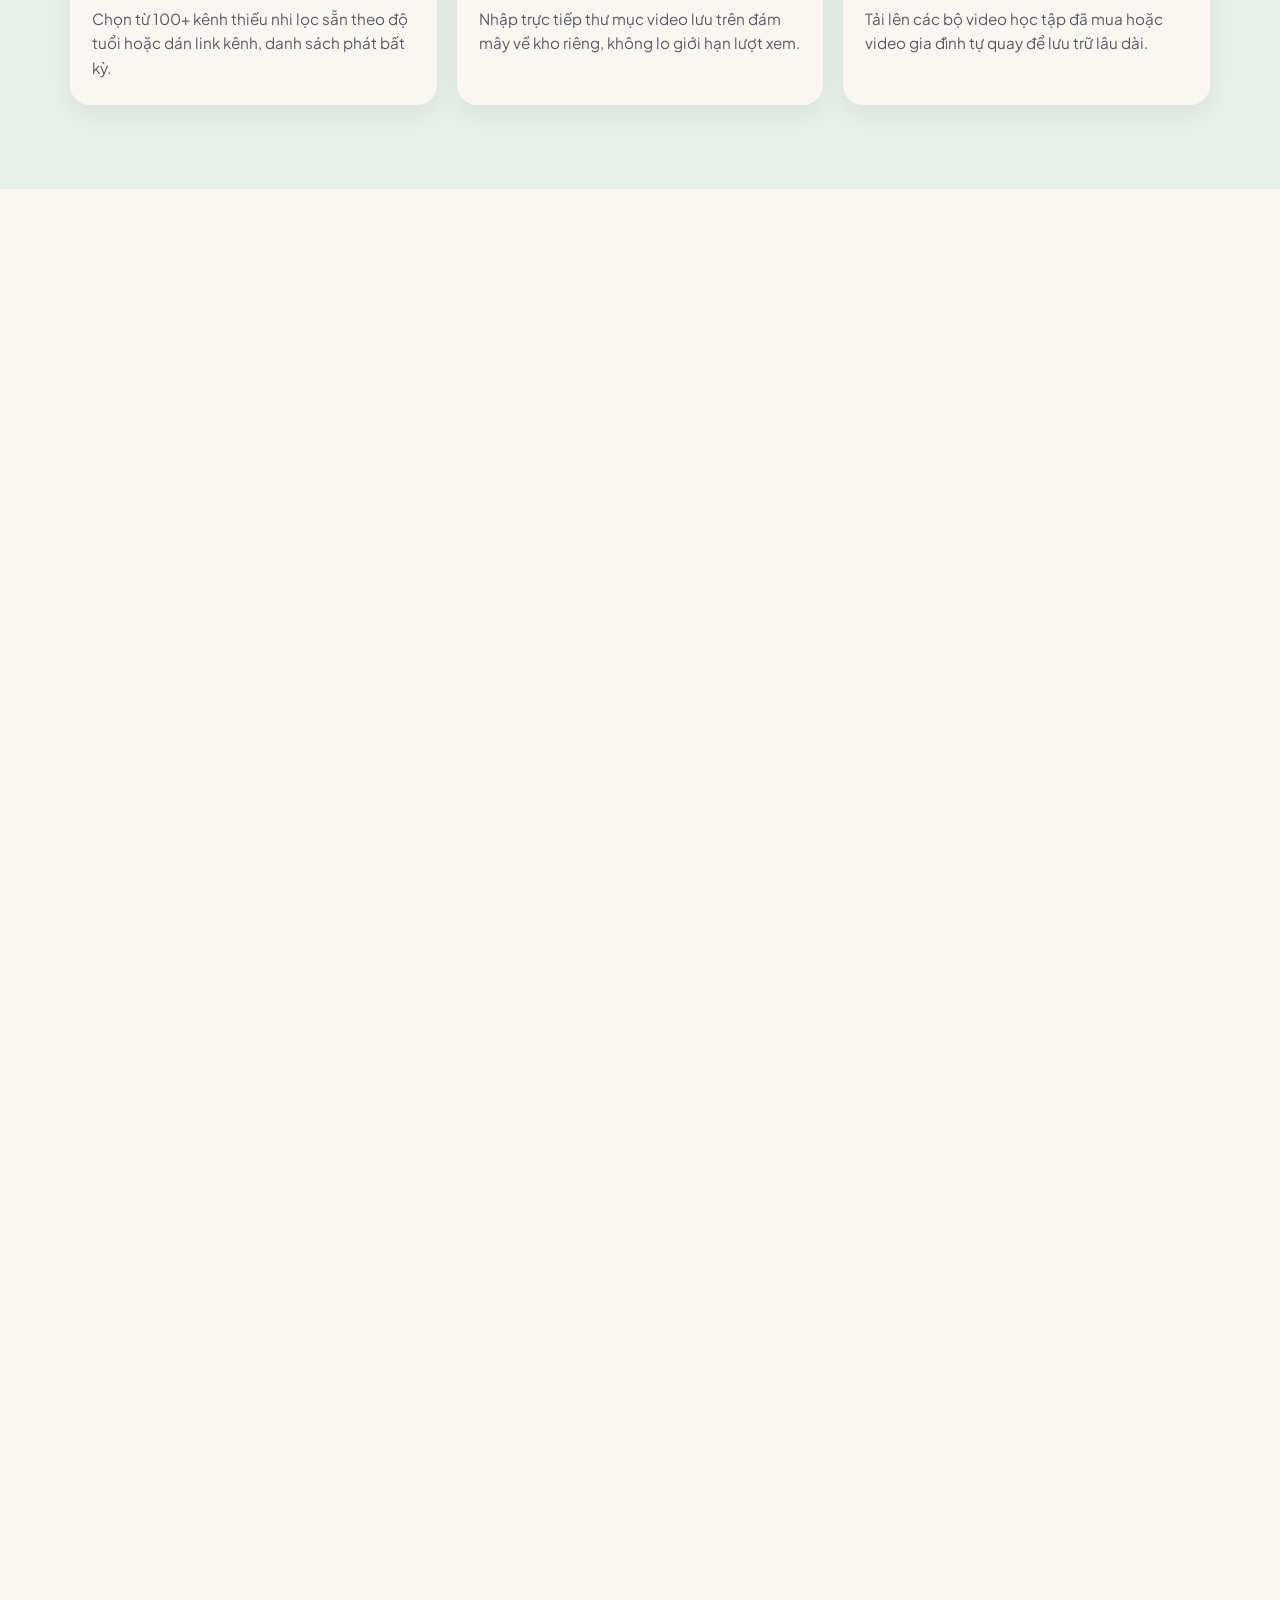
==== commit 34874cd2: "feat(landing): restructure Why Kippin, What is Kippin 3-source subgrid, and concise capability-led f" ====
--- a/index.html
+++ b/index.html
@@ -254,72 +254,121 @@
       </div>
     </section>
 
-    <!-- ─── Section 2: Product Thesis ("Vì sao Kippin ra đời") ─── -->
+    <!-- ─── Section 2: "Vì sao Kippin ra đời" + "Kippin là gì?" (3 Input Sources) ─── -->
     <section class="showcase-band" id="video-showcase">
-      <div class="container showcase-grid">
-        <div class="showcase-copy">
-          <h2 data-i18n="story.title">Vì sao Kippin ra đời</h2>
-          <p class="story-lead" data-i18n="story.p1">
-            Cho con xem trên YouTube thì khó kiểm soát triệt để nội dung gợi ý. Ngược lại, khi tải các bộ video học tập chất lượng về máy tính hay Google Drive, lúc ba mẹ đi làm cả ngày thì ở nhà con nhỏ không tự mở từng file rời rạc được — nhờ ông bà thao tác hộ cũng bất tiện.
-          </p>
-          <p class="story-bridge" data-i18n="story.p2">
-            Kippin giải quyết khoảng trống đó bằng mô hình kho video cá nhân cho từng gia đình — ba mẹ đưa nội dung gì vào thì con chỉ xem đúng những nội dung đó, từ 2 nguồn:
-          </p>
-          <ol class="story-sources">
-            <li>
-              <span class="story-step-num" aria-hidden="true">1</span>
-              <span data-i18n="story.src1">Tải file video sẵn có từ máy tính, ổ cứng hoặc Google Drive.</span>
-            </li>
-            <li>
-              <span class="story-step-num story-step-sage" aria-hidden="true">2</span>
-              <span data-i18n="story.src2">Liên kết kênh, danh sách phát trực tiếp từ YouTube (hoặc chọn từ 100+ kênh gợi ý).</span>
-            </li>
-          </ol>
-        </div>
-
-        <div class="showcase-media">
-          <figure class="story-photo-card">
-            <img
-              src="assets/photo-kid-livingroom-tv.webp"
-              alt="Em bé ngồi trên thảm phòng khách tự mở chương trình yêu thích trên Smart TV"
-              data-i18n-alt="story.imgAlt"
-              width="1200"
-              height="805"
-              loading="lazy"
-              decoding="async"
-            />
-            <figcaption class="story-photo-caption" data-i18n="story.imgCap">
-              Ở nhà con tự mở xem trên Smart TV hoặc iPad — ông bà không phải thao tác lỉnh kỉnh.
-            </figcaption>
-          </figure>
+      <div class="container">
+        <div class="showcase-grid">
+          <div class="showcase-copy">
+            <h2 data-i18n="story.title">Vì sao Kippin ra đời</h2>
+            <p class="story-lead" data-i18n="story.p1">
+              Mở trực tiếp YouTube cho con thì khó chặn triệt để video gợi ý ngoài luồng, quảng cáo và Shorts.
+            </p>
+            <p class="story-lead story-lead-last" data-i18n="story.p2">
+              Ngược lại, lưu video chọn lọc trên máy tính hay Google Drive thì khi ba mẹ đi làm, con nhỏ ở nhà không tự mở từng file rời rạc được — nhờ ông bà mở hộ cũng bất tiện.
+            </p>
+          </div>
+
+          <div class="showcase-media">
+            <figure class="story-photo-card">
+              <img
+                src="assets/photo-kid-livingroom-tv.webp"
+                alt="Em bé ngồi trên thảm phòng khách tự mở chương trình yêu thích trên Smart TV"
+                data-i18n-alt="story.imgAlt"
+                width="1200"
+                height="805"
+                loading="lazy"
+                decoding="async"
+              />
+              <figcaption class="story-photo-caption" data-i18n="story.imgCap">
+                Ở nhà con tự mở xem trên Smart TV hoặc iPad, người nhà không phải thao tác hộ.
+              </figcaption>
+            </figure>
+          </div>
+        </div>
+
+        <div class="what-block">
+          <div class="what-header">
+            <h2 class="what-heading" data-i18n="what.title">Kippin là gì?</h2>
+            <p class="what-lead" data-i18n="what.lead">
+              Kippin là kho video cá nhân cho từng gia đình — ba mẹ đưa gì vào, con chỉ xem đúng nội dung đó từ 3 nguồn:
+            </p>
+          </div>
+
+          <div class="what-sources-grid">
+            <article class="what-source-card">
+              <div class="what-source-head">
+                <span class="what-source-icon icon-terracotta" aria-hidden="true">
+                  <svg width="20" height="20" viewBox="0 0 24 24" fill="none" stroke="currentColor" stroke-width="2.3" stroke-linecap="round" stroke-linejoin="round">
+                    <rect x="2.5" y="4.5" width="19" height="15" rx="4" />
+                    <polygon points="10 9 15.5 12 10 15" fill="currentColor" stroke="none" />
+                  </svg>
+                </span>
+                <h3 data-i18n="what.s1Title">Từ YouTube</h3>
+              </div>
+              <p data-i18n="what.s1Body">
+                Chọn từ 100+ kênh thiếu nhi lọc sẵn theo độ tuổi hoặc dán link kênh, danh sách phát bất kỳ.
+              </p>
+            </article>
+
+            <article class="what-source-card">
+              <div class="what-source-head">
+                <span class="what-source-icon icon-sage" aria-hidden="true">
+                  <svg width="20" height="20" viewBox="0 0 24 24" fill="none" stroke="currentColor" stroke-width="2.2" stroke-linecap="round" stroke-linejoin="round">
+                    <path d="M6.5 18.5h11a4.5 4.5 0 0 0 .7-8.94A6 6 0 0 0 6.6 8.2 4.5 4.5 0 0 0 6.5 18.5z" />
+                    <path d="M12 11v5m0 0-2.2-2.2M12 16l2.2-2.2" />
+                  </svg>
+                </span>
+                <h3 data-i18n="what.s2Title">Từ Google Drive</h3>
+              </div>
+              <p data-i18n="what.s2Body">
+                Nhập trực tiếp thư mục video lưu trên đám mây về kho riêng, không lo giới hạn lượt xem.
+              </p>
+            </article>
+
+            <article class="what-source-card">
+              <div class="what-source-head">
+                <span class="what-source-icon icon-slate" aria-hidden="true">
+                  <svg width="20" height="20" viewBox="0 0 24 24" fill="none" stroke="currentColor" stroke-width="2.2" stroke-linecap="round" stroke-linejoin="round">
+                    <rect x="3" y="4" width="18" height="12" rx="2.5" />
+                    <line x1="2" y1="20" x2="22" y2="20" />
+                    <path d="M12 13V7.5m0 0-2.2 2.2M12 7.5l2.2 2.2" />
+                  </svg>
+                </span>
+                <h3 data-i18n="what.s3Title">Từ máy tính &amp; ổ cứng</h3>
+              </div>
+              <p data-i18n="what.s3Body">
+                Tải lên các bộ video học tập đã mua hoặc video gia đình tự quay để lưu trữ lâu dài.
+              </p>
+            </article>
+          </div>
         </div>
       </div>
     </section>
 
-    <!-- ─── Section 3: 4 Core Feature Pillars (Phương án A — Reach × TTFV × Differentiation) ─── -->
+    <!-- ─── Section 3: 4 Orthogonal Capability Pillars (Fletch PMM Framework) ─── -->
     <section class="features-world deferred-section" id="features">
       <div class="container">
         <div class="section-intro">
-          <h2 data-i18n="features.heading">Giải quyết trọn vẹn chuyện xem video của con mỗi ngày</h2>
+          <h2 data-i18n="features.heading">Cách Kippin vận hành mỗi ngày</h2>
           <p data-i18n="features.subheading">
-            Từ bước chọn kênh YouTube trong 30 giây, gom kho video bản quyền đã mua đến việc con tự mở xem ở nhà trên Smart TV.
+            Tổ chức gọn một lần cho ba mẹ, mở xem đơn giản cho con.
           </p>
         </div>
 
-        <!-- Row 1: 100% Whitelist YouTube + 100+ Age-Sorted Channels (2–12+) -->
+        <!-- Row 1: Unified Shelf Organization & Private Folder Sharing -->
         <div class="z-row">
           <div class="z-copy">
-            <h3 data-i18n="features.r1Title">Chọn kênh từ YouTube không Shorts, không quảng cáo</h3>
+            <h3 data-i18n="features.r1Title">Tự động xếp thành kệ phim chia Mùa và Tập</h3>
             <p data-i18n="features.r1Body">
-              Chọn nhanh từ hơn 100 kênh gợi ý sẵn cho lứa tuổi 2–12+ (Numberblocks, Bluey, Storyline Online đến TED-Ed, Kurzgesagt, Mark Rober, Nat Geo Kids) hoặc dán link kênh YouTube bất kỳ. Kippin chỉ phát đúng danh sách ba mẹ duyệt, tự động loại bỏ 100% Shorts, Livestream và quảng cáo.
+              Video từ cả ba nguồn được xếp thành kệ phim có ảnh bìa, chia rõ Kênh, Mùa và Tập. Ba mẹ cũng có thể chia sẻ riêng từng thư mục cho người thân hoặc gia đình bạn bè qua liên kết.
             </p>
           </div>
           <div class="z-visual">
             <div class="polaroid-stage tilt-left">
               <div class="polaroid-frame">
                 <img
-                  src="assets/photo-siblings-tablet.webp"
-                  alt="Hai anh chị em cùng xem chương trình khoa học và hoạt hình trên máy tính bảng"
+                  src="assets/photo-vault-mother-son.webp"
+                  alt="Mẹ và bé trai ngồi trên ghế sofa chọn tập học tiếng Anh trên máy tính bảng"
                   data-i18n-alt="features.r1Alt"
                   width="1200"
                   height="896"
@@ -331,20 +380,20 @@
           </div>
         </div>
 
-        <!-- Row 2: Purchased Licensed Video Sets on Google Drive + Series Continuity -->
+        <!-- Row 2: Distraction-Free Unified Player -->
         <div class="z-row z-row-reverse">
           <div class="z-copy">
-            <h3 data-i18n="features.r2Title">Biến thư mục video bản quyền đã mua thành kệ phim chia Mùa và Tập</h3>
+            <h3 data-i18n="features.r2Title">Phát liền mạch từng bộ, không quảng cáo và không Shorts</h3>
             <p data-i18n="features.r2Body">
-              Lưu trên Google Drive toàn tên file rời rạc, hết một bài là dừng và hay kẹt giới hạn lượt xem. Tải lên Kippin, bộ video ngoại ngữ hay truyện kể đã mua hiện thành kệ phim có ảnh bìa, tự mở tập kế tiếp cùng bộ, nhớ vị trí xem dở và dễ dàng chia sẻ thư mục video kỷ niệm cho ông bà.
+              Trình phát riêng của Kippin chặn 100% quảng cáo, Shorts và video gợi ý ngoài danh sách. Hết một bài, ứng dụng tự mở tập kế tiếp cùng bộ và lưu vị trí đang xem dở.
             </p>
           </div>
           <div class="z-visual">
             <div class="polaroid-stage tilt-right">
               <div class="polaroid-frame">
                 <img
-                  src="assets/photo-vault-mother-son.webp"
-                  alt="Mẹ và bé trai ngồi trên ghế sofa chọn tập học tiếng Anh trên máy tính bảng"
+                  src="assets/photo-siblings-tablet.webp"
+                  alt="Hai anh chị em cùng xem chương trình khoa học và hoạt hình trên máy tính bảng"
                   data-i18n-alt="features.r2Alt"
                   width="1200"
                   height="896"
@@ -356,12 +405,12 @@
           </div>
         </div>
 
-        <!-- Row 3: Dedicated Smart TV App -->
+        <!-- Row 3: Standalone Smart TV & iPad App -->
         <div class="z-row">
           <div class="z-copy">
-            <h3 data-i18n="features.r3Title">Ứng dụng riêng trên Smart TV — con tự mở xem, người nhà không vất vả</h3>
+            <h3 data-i18n="features.r3Title">Ứng dụng độc lập trên Smart TV để con tự mở ở nhà</h3>
             <p data-i18n="features.r3Body">
-              Ứng dụng Kippin độc lập trên Android TV và Google TV (Sony, TCL, Xiaomi, Casper, Chromecast) giúp con ngồi xa bảo vệ mắt và tự chọn tập bằng điều khiển TV. Không cần mở chung ứng dụng YouTube người lớn, không cần nhờ ông bà cắm máy tính hay mở Drive hộ.
+              Cài trực tiếp trên Android TV, Google TV và iPad để con ngồi xa chọn tập bằng điều khiển. Không dùng chung ứng dụng YouTube người lớn, không cần ông bà mở máy tính hộ.
             </p>
           </div>
           <div class="z-visual">
@@ -391,9 +440,9 @@
         <!-- Row 4: Separate Age-Matched Profiles & Remote Watch Log -->
         <div class="z-row z-row-reverse">
           <div class="z-copy">
-            <h3 data-i18n="features.r4Title">Mỗi anh chị em một hồ sơ đúng tuổi — ba mẹ đi làm vẫn theo dõi từ xa</h3>
+            <h3 data-i18n="features.r4Title">Tách hồ sơ theo độ tuổi và xem nhật ký từ xa</h3>
             <p data-i18n="features.r4Body">
-              Bé 4 tuổi nghe đồng dao tiếng Anh, anh 10 tuổi khám phá vũ trụ — mỗi con chỉ thấy đúng kênh và bộ video hợp lứa tuổi của mình. Dù đang ở văn phòng, ba mẹ vẫn xem được lịch sử từng tập con đã mở trên điện thoại và khóa cài đặt bằng mã PIN.
+              Mỗi anh chị em có hồ sơ riêng, chỉ hiển thị đúng kênh và bộ video được gán. Phụ huynh khóa cài đặt bằng mã PIN và xem lịch sử từng tập con đã mở ngay trên điện thoại.
             </p>
           </div>
           <div class="z-visual">
@@ -643,7 +692,7 @@
                 <td class="col-kippin">
                   <div class="kippin-cell">
                     <span class="check-dot" aria-hidden="true">✓</span>
-                    <span data-i18n="compare.r2Kippin">Chia theo Mùa/Tập, phát mượt không nghẽn lượt tải, dễ chia sẻ cho ông bà</span>
+                    <span data-i18n="compare.r2Kippin">Chia theo Mùa/Tập, không nghẽn lượt xem, chia sẻ thư mục qua liên kết</span>
                   </div>
                 </td>
                 <td data-i18n="compare.r2Yt">Không có kho lưu trữ riêng cho gia đình</td>
@@ -738,7 +787,7 @@
             </summary>
             <div class="faq-answer">
               <p data-i18n="faq.a1">
-                Ba mẹ có thể chọn 1 chạm từ hơn 100 kênh YouTube gợi ý sẵn theo lứa tuổi (2–4, 5–7, 8–10, 11+), dán link kênh hoặc playlist YouTube bất kỳ, hoặc tải các bộ video bản quyền đã mua và video gia đình lên kệ riêng.
+                Có 3 nguồn: chọn từ 100+ kênh YouTube lọc sẵn theo tuổi (hoặc dán link kênh, danh sách phát bất kỳ), nhập thư mục video từ Google Drive, hoặc tải file trực tiếp từ máy tính và ổ cứng.
               </p>
             </div>
           </details>
@@ -750,7 +799,7 @@
             </summary>
             <div class="faq-answer">
               <p data-i18n="faq.a2">
-                Các file rời rạc sẽ được xếp thành kệ phim có ảnh bìa chia theo Mùa và Tập, tự phát tập tiếp theo, nhớ vị trí xem dở và xem mượt trên Smart TV mà không bị khóa lượt tải. Ba mẹ cũng có thể chia sẻ riêng thư mục video kỷ niệm gia đình cho ông bà.
+                Các file rời rạc được xếp thành kệ phim có ảnh bìa chia theo Mùa và Tập, tự mở tập tiếp theo, nhớ vị trí xem dở và phát trên Smart TV không bị khóa lượt xem. Ba mẹ cũng có thể chia sẻ riêng từng thư mục cho người thân hoặc gia đình bạn bè qua liên kết.
               </p>
             </div>
           </details>
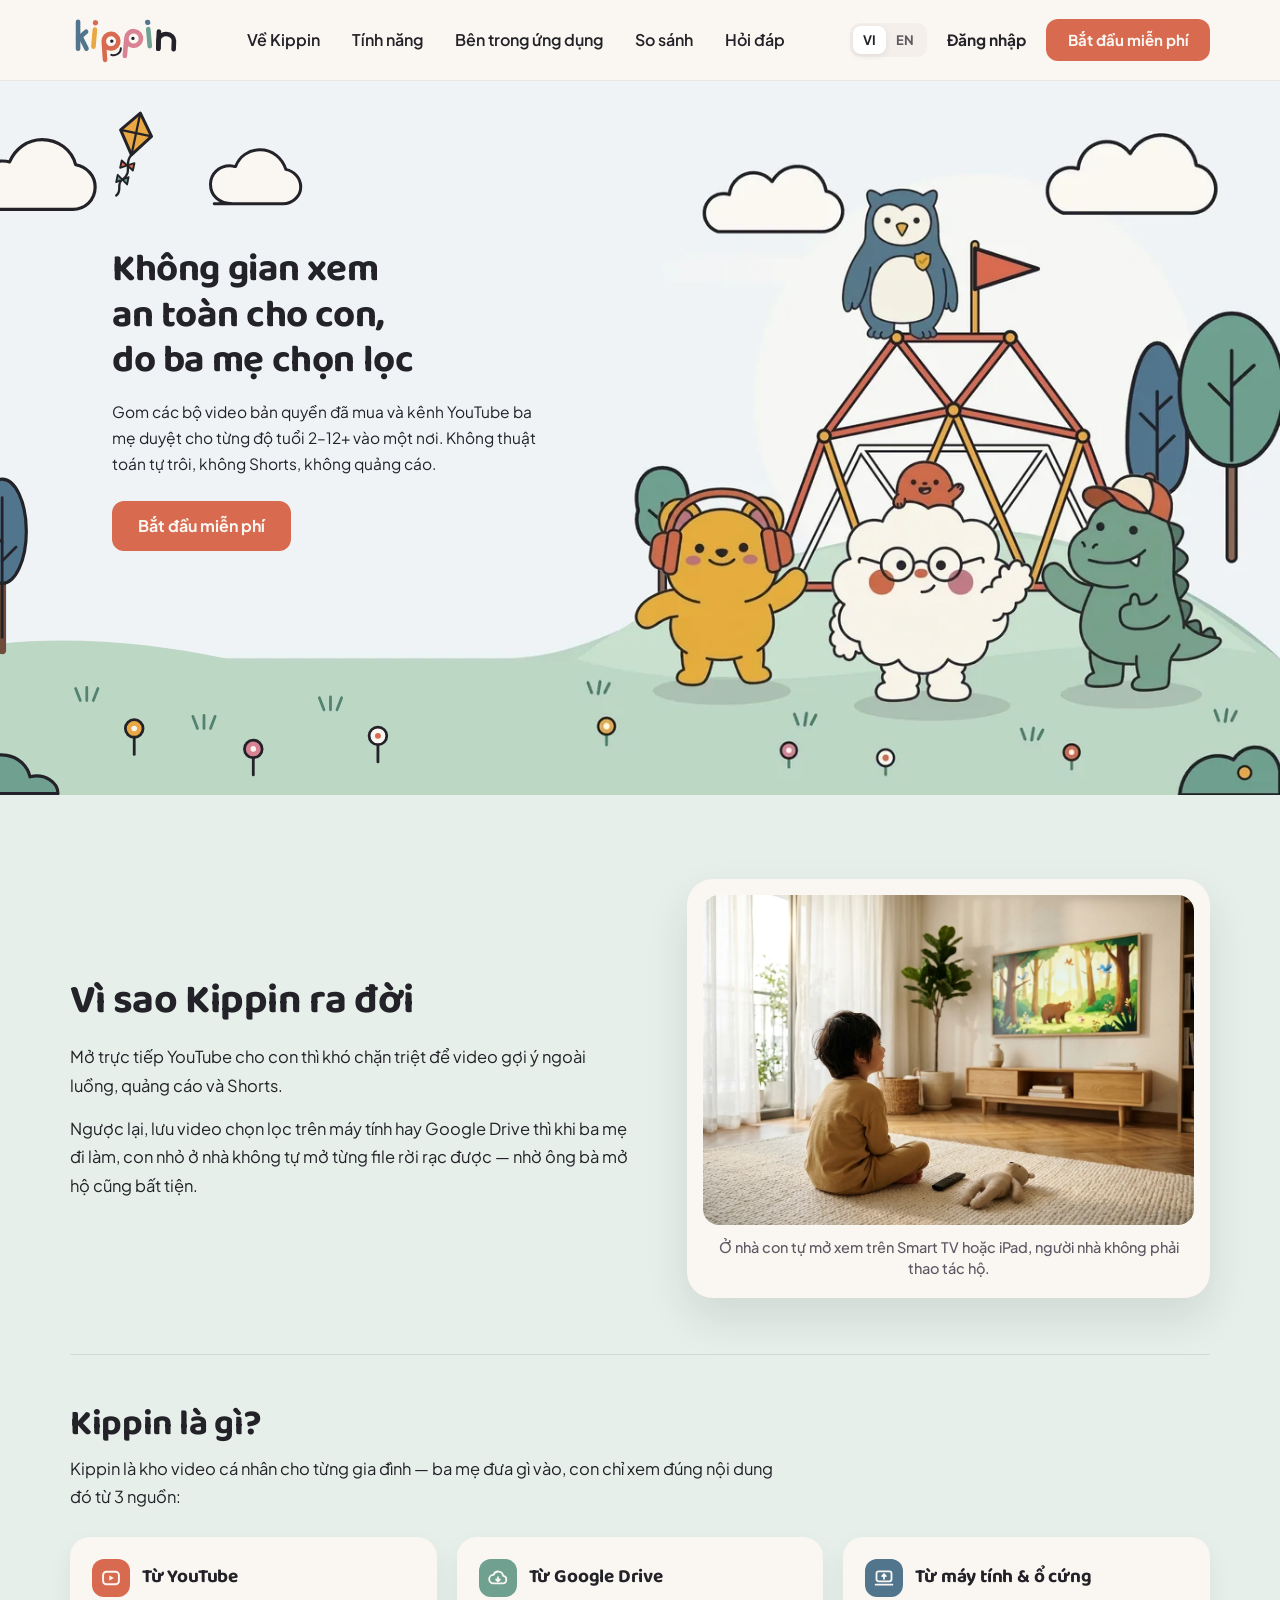
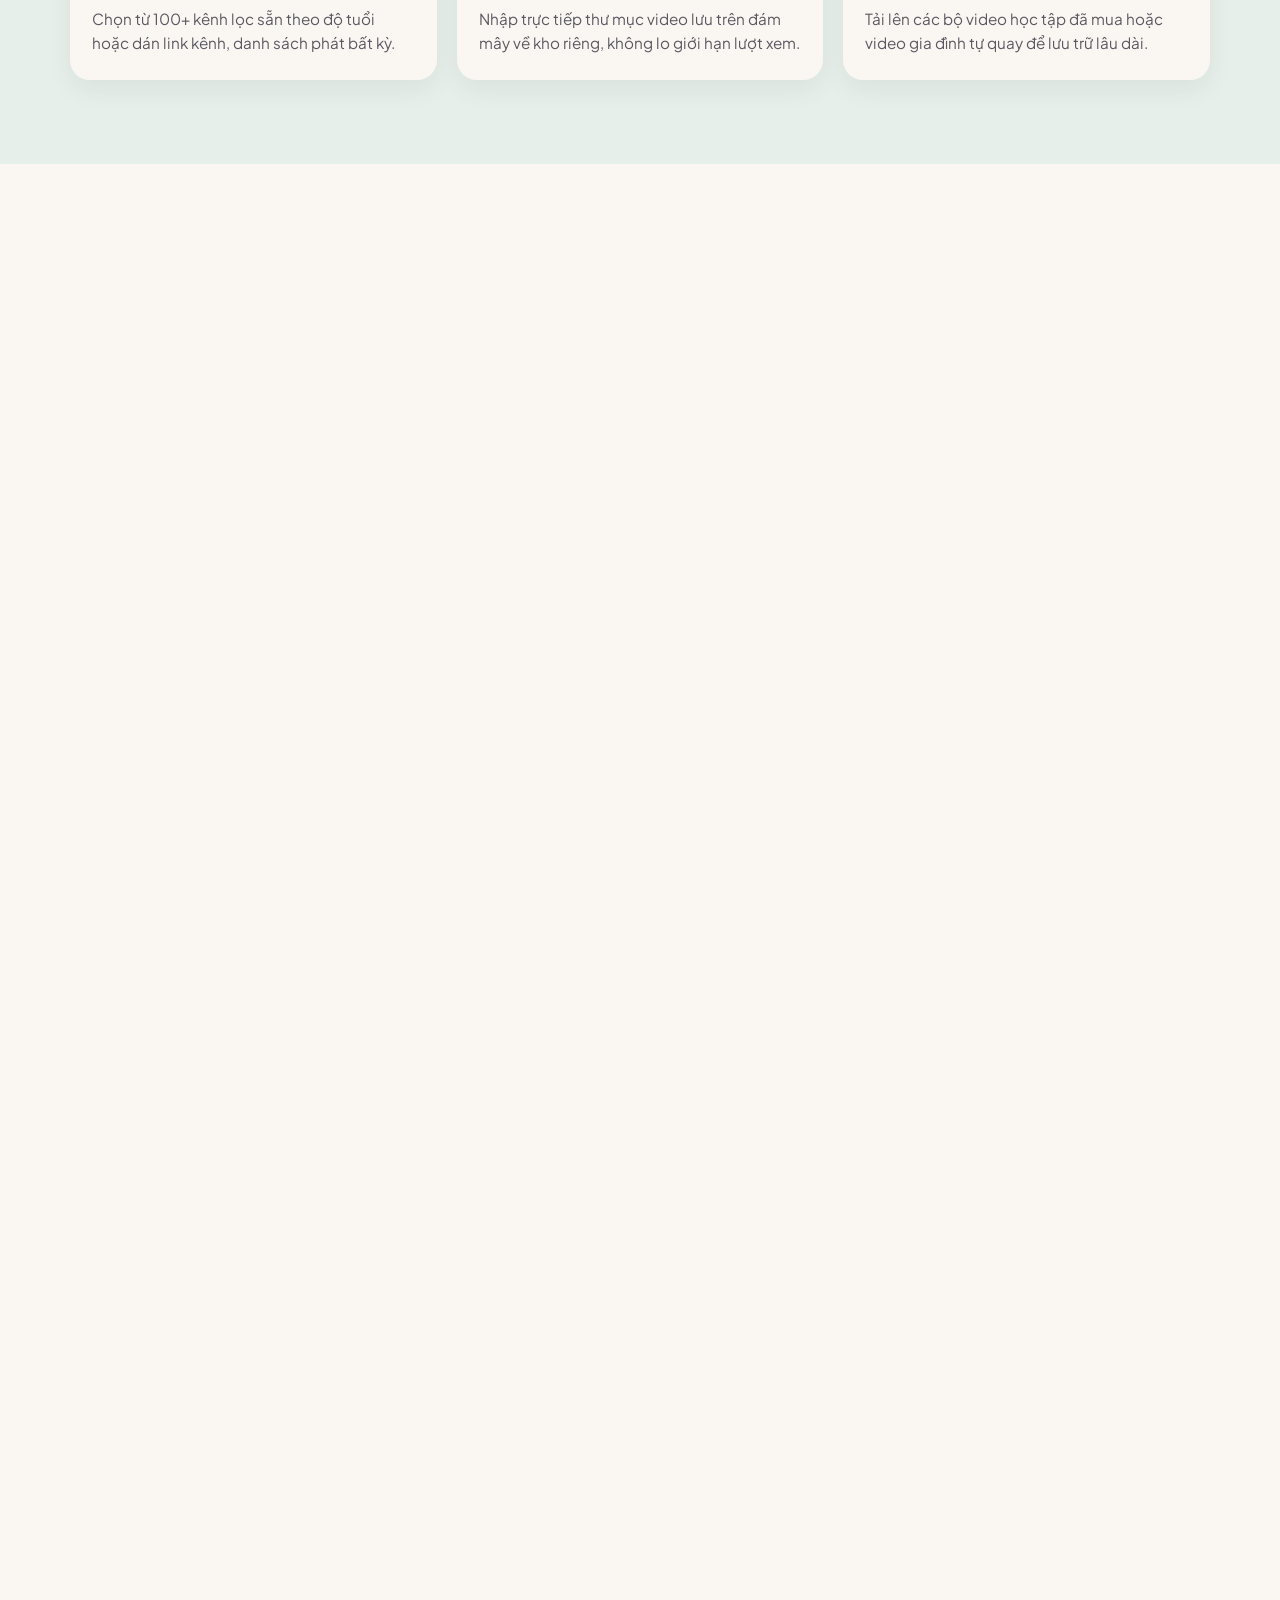
==== commit 0c44fa15: "style(landing): balance 3-source card line wraps and section intro text-wrap" ====
--- a/index.html
+++ b/index.html
@@ -306,7 +306,7 @@
                 <h3 data-i18n="what.s1Title">Từ YouTube</h3>
               </div>
               <p data-i18n="what.s1Body">
-                Chọn từ 100+ kênh thiếu nhi lọc sẵn theo độ tuổi hoặc dán link kênh, danh sách phát bất kỳ.
+                Chọn từ 100+ kênh lọc sẵn theo độ tuổi hoặc dán link kênh, danh sách phát bất kỳ.
               </p>
             </article>
 
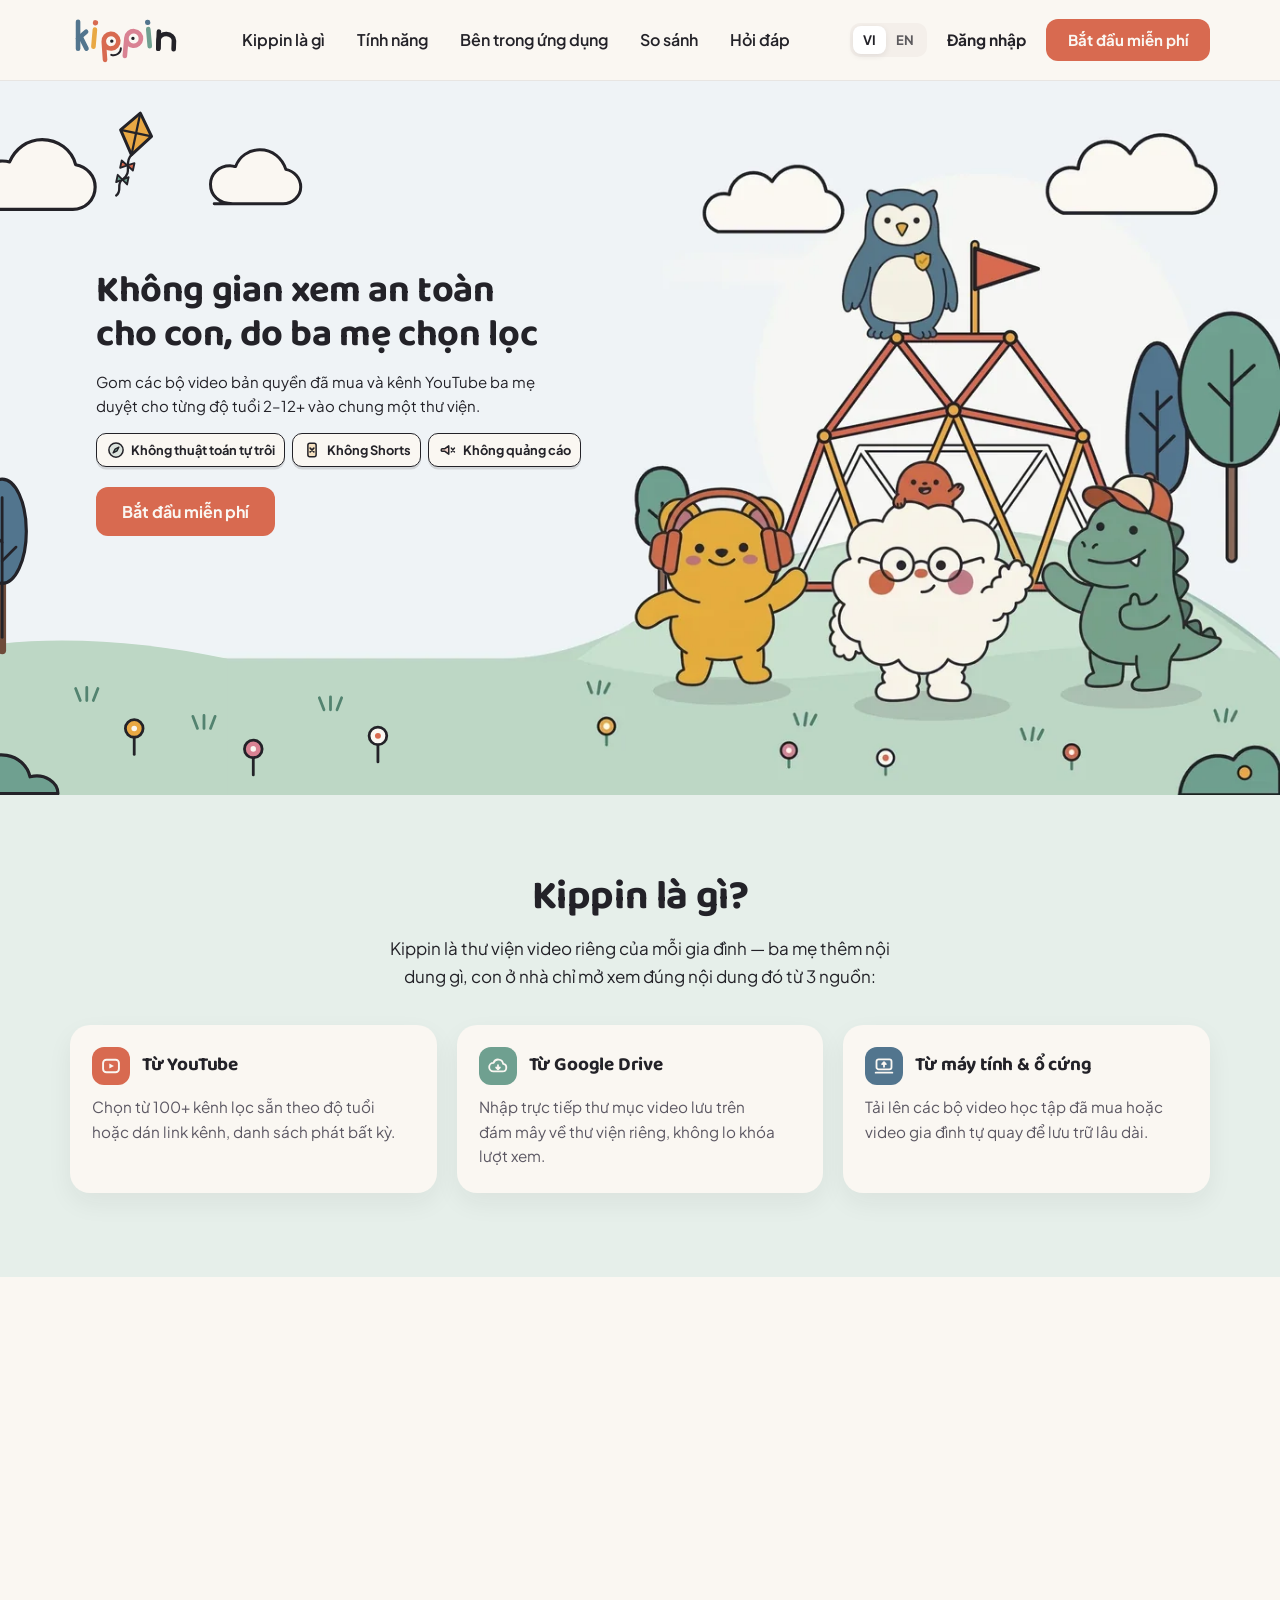
==== commit 639f9fdd: "feat(landing): v20 direct what-is-kippin, hero 3-box stamps, 3 merged features & dense ui screens" ====
--- a/index.html
+++ b/index.html
@@ -90,7 +90,7 @@
       </a>
 
       <nav class="desktop-nav" data-i18n-aria="header.navAria" aria-label="Điều hướng chính">
-        <a href="#video-showcase" data-i18n="nav.intro">Về Kippin</a>
+        <a href="#video-showcase" data-i18n="nav.intro">Kippin là gì</a>
         <a href="#features" data-i18n="nav.features">Tính năng</a>
         <a href="#inside-app" data-i18n="nav.inside">Bên trong ứng dụng</a>
         <a href="#compare" data-i18n="nav.compare">So sánh</a>
@@ -128,7 +128,7 @@
 
     <div class="mobile-drawer" id="mobile-drawer" hidden>
       <nav class="mobile-nav" data-i18n-aria="header.mobileNavAria" aria-label="Menu di động">
-        <a href="#video-showcase" data-i18n="nav.intro">Về Kippin</a>
+        <a href="#video-showcase" data-i18n="nav.intro">Kippin là gì</a>
         <a href="#features" data-i18n="nav.features">Tính năng</a>
         <a href="#inside-app" data-i18n="nav.inside">Bên trong ứng dụng</a>
         <a href="#compare" data-i18n="nav.compare">So sánh</a>
@@ -231,8 +231,31 @@
         <div class="hero-copy">
           <h1 data-i18n="hero.title">Không gian xem an toàn cho&nbsp;con, do ba&nbsp;mẹ chọn&nbsp;lọc</h1>
           <p class="hero-lead" data-i18n="hero.subtitle">
-            Gom các bộ video bản quyền đã mua và kênh YouTube ba mẹ duyệt cho từng độ tuổi 2–12+ vào một nơi. Không thuật toán tự trôi, không Shorts, không quảng cáo.
+            Gom các bộ video bản quyền đã mua và kênh YouTube ba mẹ duyệt cho từng độ tuổi 2–12+ vào chung một thư viện.
           </p>
+          <ul class="hero-guarantees" role="list">
+            <li class="hero-guarantee-box">
+              <svg class="hero-guarantee-icon" width="18" height="18" viewBox="0 0 24 24" fill="none" aria-hidden="true">
+                <circle cx="12" cy="12" r="9.5" fill="#6FA090" fill-opacity="0.22" stroke="#232228" stroke-width="2" />
+                <polygon points="15.8,8.2 13.3,13.3 8.2,15.8 10.7,10.7" fill="#6FA090" stroke="#232228" stroke-width="1.8" stroke-linejoin="round" />
+              </svg>
+              <span class="hero-guarantee-text" data-i18n="hero.g1">Không thuật toán tự trôi</span>
+            </li>
+            <li class="hero-guarantee-box">
+              <svg class="hero-guarantee-icon" width="18" height="18" viewBox="0 0 24 24" fill="none" aria-hidden="true">
+                <rect x="6.5" y="3" width="11" height="18" rx="2.6" fill="#E9A844" fill-opacity="0.28" stroke="#232228" stroke-width="2" />
+                <path d="M9.5 9.5l5 5M14.5 9.5l-5 5" stroke="#232228" stroke-width="2.1" stroke-linecap="round" />
+              </svg>
+              <span class="hero-guarantee-text" data-i18n="hero.g2">Không Shorts</span>
+            </li>
+            <li class="hero-guarantee-box">
+              <svg class="hero-guarantee-icon" width="18" height="18" viewBox="0 0 24 24" fill="none" aria-hidden="true">
+                <path d="M4.5 10.2h3.4l5.1-3.7v11l-5.1-3.7H4.5a1.5 1.5 0 0 1-1.5-1.5v-.6a1.5 1.5 0 0 1 1.5-1.5z" fill="#D86A50" fill-opacity="0.24" stroke="#232228" stroke-width="2" stroke-linejoin="round" />
+                <path d="M16.5 9.5l4 5M20.5 9.5l-4 5" stroke="#232228" stroke-width="2.1" stroke-linecap="round" />
+              </svg>
+              <span class="hero-guarantee-text" data-i18n="hero.g3">Không quảng cáo</span>
+            </li>
+          </ul>
           <div class="hero-cta-row">
             <a href="https://kippin.app/signup" class="btn btn-terracotta btn-lg" data-route="/signup" data-i18n="hero.primaryCta">
               Bắt đầu miễn phí
@@ -254,43 +277,14 @@
       </div>
     </section>
 
-    <!-- ─── Section 2: "Vì sao Kippin ra đời" + "Kippin là gì?" (3 Input Sources) ─── -->
+    <!-- ─── Section 2: "Kippin là gì?" (Direct Product Definition + 3 Input Sources) ─── -->
     <section class="showcase-band" id="video-showcase">
       <div class="container">
-        <div class="showcase-grid">
-          <div class="showcase-copy">
-            <h2 data-i18n="story.title">Vì sao Kippin ra đời</h2>
-            <p class="story-lead" data-i18n="story.p1">
-              Mở trực tiếp YouTube cho con thì khó chặn triệt để video gợi ý ngoài luồng, quảng cáo và Shorts.
-            </p>
-            <p class="story-lead story-lead-last" data-i18n="story.p2">
-              Ngược lại, lưu video chọn lọc trên máy tính hay Google Drive thì khi ba mẹ đi làm, con nhỏ ở nhà không tự mở từng file rời rạc được — nhờ ông bà mở hộ cũng bất tiện.
-            </p>
-          </div>
-
-          <div class="showcase-media">
-            <figure class="story-photo-card">
-              <img
-                src="assets/photo-kid-livingroom-tv.webp"
-                alt="Em bé ngồi trên thảm phòng khách tự mở chương trình yêu thích trên Smart TV"
-                data-i18n-alt="story.imgAlt"
-                width="1200"
-                height="805"
-                loading="lazy"
-                decoding="async"
-              />
-              <figcaption class="story-photo-caption" data-i18n="story.imgCap">
-                Ở nhà con tự mở xem trên Smart TV hoặc iPad, người nhà không phải thao tác hộ.
-              </figcaption>
-            </figure>
-          </div>
-        </div>
-
         <div class="what-block">
           <div class="what-header">
             <h2 class="what-heading" data-i18n="what.title">Kippin là gì?</h2>
             <p class="what-lead" data-i18n="what.lead">
-              Kippin là kho video cá nhân cho từng gia đình — ba mẹ đưa gì vào, con chỉ xem đúng nội dung đó từ 3 nguồn:
+              Kippin là thư viện video riêng của mỗi gia đình — ba mẹ thêm nội dung gì, con ở nhà chỉ mở xem đúng nội dung đó từ 3 nguồn:
             </p>
           </div>
 
@@ -321,7 +315,7 @@
                 <h3 data-i18n="what.s2Title">Từ Google Drive</h3>
               </div>
               <p data-i18n="what.s2Body">
-                Nhập trực tiếp thư mục video lưu trên đám mây về kho riêng, không lo giới hạn lượt xem.
+                Nhập trực tiếp thư mục video lưu trên đám mây về thư viện riêng, không lo khóa lượt xem.
               </p>
             </article>
 
@@ -345,7 +339,7 @@
       </div>
     </section>
 
-    <!-- ─── Section 3: 4 Orthogonal Capability Pillars (Fletch PMM Framework) ─── -->
+    <!-- ─── Section 3: 3 Core Capability Pillars (Fletch PMM Framework) ─── -->
     <section class="features-world deferred-section" id="features">
       <div class="container">
         <div class="section-intro">
@@ -355,12 +349,12 @@
           </p>
         </div>
 
-        <!-- Row 1: Unified Shelf Organization & Private Folder Sharing -->
+        <!-- Row 1: Unified Season/Episode Library + Seamless Series Playback + Folder Sharing -->
         <div class="z-row">
           <div class="z-copy">
-            <h3 data-i18n="features.r1Title">Tự động xếp thành kệ phim chia Mùa và Tập</h3>
+            <h3 data-i18n="features.r1Title">Tự động xếp theo Mùa, Tập và phát liền mạch từng bộ</h3>
             <p data-i18n="features.r1Body">
-              Video từ cả ba nguồn được xếp thành kệ phim có ảnh bìa, chia rõ Kênh, Mùa và Tập. Ba mẹ cũng có thể chia sẻ riêng từng thư mục cho người thân hoặc gia đình bạn bè qua liên kết.
+              Video từ cả ba nguồn được gom vào thư viện riêng có ảnh bìa, chia rõ từng bộ theo Mùa và Tập để tự mở bài kế tiếp và nhớ vị trí đang xem dở. Ba mẹ cũng có thể chia sẻ riêng từng thư mục cho người thân hoặc gia đình bạn bè qua liên kết.
             </p>
           </div>
           <div class="z-visual">
@@ -380,41 +374,16 @@
           </div>
         </div>
 
-        <!-- Row 2: Distraction-Free Unified Player -->
+        <!-- Row 2: Standalone Smart TV & iPad App -->
         <div class="z-row z-row-reverse">
           <div class="z-copy">
-            <h3 data-i18n="features.r2Title">Phát liền mạch từng bộ, không quảng cáo và không Shorts</h3>
+            <h3 data-i18n="features.r2Title">Ứng dụng độc lập trên Smart TV để con tự mở ở nhà</h3>
             <p data-i18n="features.r2Body">
-              Trình phát riêng của Kippin chặn 100% quảng cáo, Shorts và video gợi ý ngoài danh sách. Hết một bài, ứng dụng tự mở tập kế tiếp cùng bộ và lưu vị trí đang xem dở.
+              Cài trực tiếp trên Android TV, Google TV và iPad để con ngồi xa chọn tập bằng điều khiển. Không dùng chung ứng dụng YouTube người lớn, không cần ông bà mở máy tính hộ.
             </p>
           </div>
           <div class="z-visual">
             <div class="polaroid-stage tilt-right">
-              <div class="polaroid-frame">
-                <img
-                  src="assets/photo-siblings-tablet.webp"
-                  alt="Hai anh chị em cùng xem chương trình khoa học và hoạt hình trên máy tính bảng"
-                  data-i18n-alt="features.r2Alt"
-                  width="1200"
-                  height="896"
-                  loading="lazy"
-                  decoding="async"
-                />
-              </div>
-            </div>
-          </div>
-        </div>
-
-        <!-- Row 3: Standalone Smart TV & iPad App -->
-        <div class="z-row">
-          <div class="z-copy">
-            <h3 data-i18n="features.r3Title">Ứng dụng độc lập trên Smart TV để con tự mở ở nhà</h3>
-            <p data-i18n="features.r3Body">
-              Cài trực tiếp trên Android TV, Google TV và iPad để con ngồi xa chọn tập bằng điều khiển. Không dùng chung ứng dụng YouTube người lớn, không cần ông bà mở máy tính hộ.
-            </p>
-          </div>
-          <div class="z-visual">
-            <div class="polaroid-stage tilt-left">
               <svg class="deco-sticker deco-book-tr" width="96" height="80" viewBox="0 0 104 86" aria-hidden="true">
                 <g transform="rotate(8 52 43)">
                   <path d="M14 22c14-5 28-3 38 4v42c-10-7-24-9-38-4V22z" fill="#FAF7F2" />
@@ -426,7 +395,7 @@
                 <img
                   src="assets/photo-siblings-smart-tv.webp"
                   alt="Hai anh em ngồi trên ghế sofa phòng khách dùng điều khiển chọn chương trình vũ trụ trên Smart TV"
-                  data-i18n-alt="features.r3Alt"
+                  data-i18n-alt="features.r2Alt"
                   width="1200"
                   height="896"
                   loading="lazy"
@@ -437,21 +406,21 @@
           </div>
         </div>
 
-        <!-- Row 4: Separate Age-Matched Profiles & Remote Watch Log -->
-        <div class="z-row z-row-reverse">
+        <!-- Row 3: Separate Age-Matched Profiles & Remote Watch Log -->
+        <div class="z-row">
           <div class="z-copy">
-            <h3 data-i18n="features.r4Title">Tách hồ sơ theo độ tuổi và xem nhật ký từ xa</h3>
-            <p data-i18n="features.r4Body">
+            <h3 data-i18n="features.r3Title">Tách hồ sơ theo độ tuổi và xem nhật ký từ xa</h3>
+            <p data-i18n="features.r3Body">
               Mỗi anh chị em có hồ sơ riêng, chỉ hiển thị đúng kênh và bộ video được gán. Phụ huynh khóa cài đặt bằng mã PIN và xem lịch sử từng tập con đã mở ngay trên điện thoại.
             </p>
           </div>
           <div class="z-visual">
-            <div class="polaroid-stage tilt-right">
+            <div class="polaroid-stage tilt-left">
               <div class="polaroid-frame">
                 <img
                   src="assets/photo-siblings-profiles.webp"
-                  alt="Hai anh em chênh lệch độ tuổi ngồi trên ghế sofa chọn hồ sơ xem video riêng trên máy tính bảng"
-                  data-i18n-alt="features.r4Alt"
+                  alt="Hai anh em ngồi trên ghế sofa chọn hồ sơ xem video riêng trên giao diện Kippin của máy tính bảng"
+                  data-i18n-alt="features.r3Alt"
                   width="1200"
                   height="896"
                   loading="lazy"
@@ -504,7 +473,7 @@
             <img
               src="assets/vi/screen-1.webp"
               data-ui-screen="1"
-              alt="Trang chủ của con với các kênh đã duyệt TED-Ed, Kurzgesagt, Mark Rober, Nat Geo Kids, Numberblocks và hàng Xem tiếp"
+              alt="Trang chủ của con với các kênh đã duyệt và 4 video đang xem dở trong mục Xem tiếp"
               data-i18n-alt="inside.s1Alt"
               width="1440"
               height="900"
@@ -523,13 +492,13 @@
           <figcaption data-i18n="inside.s1Cap">Trang chủ của con — Kênh đã duyệt và mục Xem tiếp</figcaption>
         </figure>
 
-        <!-- Screen 2: Family Vault Shelf -->
+        <!-- Screen 2: Parent Manage Channels -->
         <figure class="app-shot">
-          <button type="button" class="app-shot-btn" data-gallery-open="1" data-i18n-aria="inside.s2OpenAria" aria-label="Phóng to ảnh Kệ phim gia đình">
+          <button type="button" class="app-shot-btn" data-gallery-open="1" data-i18n-aria="inside.s2OpenAria" aria-label="Phóng to ảnh Quản lý kênh">
             <img
               src="assets/vi/screen-2.webp"
               data-ui-screen="2"
-              alt="Kệ phim gia đình chia bộ video bản quyền Oxford Read & Discover theo Mùa 1, Mùa 2, Mùa 3 và từng Tập"
+              alt="Trang Quản lý kênh hiển thị chung các bộ video tải lên, nút Chia sẻ thư mục, kênh YouTube và hồ sơ từng bé"
               data-i18n-alt="inside.s2Alt"
               width="1440"
               height="900"
@@ -545,7 +514,7 @@
               </svg>
             </span>
           </button>
-          <figcaption data-i18n="inside.s2Cap">Kệ phim gia đình — Bộ video bản quyền chia theo Mùa và Tập</figcaption>
+          <figcaption data-i18n="inside.s2Cap">Quản lý kênh — Quản lý bộ video tải lên, kênh YouTube và chia sẻ thư mục</figcaption>
         </figure>
 
         <!-- Screen 3: Clean 2-Column Series Player -->
@@ -600,11 +569,11 @@
 
         <!-- Screen 5: 100+ Curated Channels & Paste YouTube URL -->
         <figure class="app-shot">
-          <button type="button" class="app-shot-btn" data-gallery-open="4" data-i18n-aria="inside.s5OpenAria" aria-label="Phóng to ảnh Quản lý kênh của ba mẹ">
+          <button type="button" class="app-shot-btn" data-gallery-open="4" data-i18n-aria="inside.s5OpenAria" aria-label="Phóng to ảnh Thêm kênh từ danh mục gợi ý">
             <img
               src="assets/vi/screen-5.webp"
               data-ui-screen="5"
-              alt="Trang Quản lý kênh với danh mục 108 kênh thiếu nhi chọn lọc theo độ tuổi 2–4, 5–7, 8–10, 11+ và ô dán link YouTube"
+              alt="Giao diện Thêm kênh với danh mục 108 kênh thiếu nhi chọn lọc theo độ tuổi 2–4, 5–7, 8–10, 11+ và ô dán link YouTube"
               data-i18n-alt="inside.s5Alt"
               width="1440"
               height="900"
@@ -620,7 +589,7 @@
               </svg>
             </span>
           </button>
-          <figcaption data-i18n="inside.s5Cap">Quản lý kênh — Chọn từ 100+ kênh gợi ý theo tuổi hoặc dán link YouTube</figcaption>
+          <figcaption data-i18n="inside.s5Cap">Thêm kênh — Chọn từ 100+ kênh gợi ý theo tuổi hoặc dán link YouTube</figcaption>
         </figure>
 
         <!-- Screen 6: Parent Watch Activity Log -->
@@ -681,7 +650,7 @@
                 <td class="col-kippin">
                   <div class="kippin-cell">
                     <span class="check-dot" aria-hidden="true">✓</span>
-                    <span data-i18n="compare.r1Kippin">Chung một kệ phim có ảnh bìa trực quan</span>
+                    <span data-i18n="compare.r1Kippin">Chung một thư viện video có ảnh bìa trực quan</span>
                   </div>
                 </td>
                 <td data-i18n="compare.r1Yt">Không tải được bộ video bản quyền lên dùng riêng</td>
@@ -692,10 +661,10 @@
                 <td class="col-kippin">
                   <div class="kippin-cell">
                     <span class="check-dot" aria-hidden="true">✓</span>
-                    <span data-i18n="compare.r2Kippin">Chia theo Mùa/Tập, không nghẽn lượt xem, chia sẻ thư mục qua liên kết</span>
+                    <span data-i18n="compare.r2Kippin">Từng bộ chia Mùa/Tập, không nghẽn lượt xem, chia sẻ thư mục qua liên kết</span>
                   </div>
                 </td>
-                <td data-i18n="compare.r2Yt">Không có kho lưu trữ riêng cho gia đình</td>
+                <td data-i18n="compare.r2Yt">Không có thư viện lưu trữ riêng cho gia đình</td>
                 <td data-i18n="compare.r2Drive">Tên file rời rạc khó chọn; hay báo lỗi vượt quá lượt xem</td>
               </tr>
               <tr>
@@ -729,7 +698,7 @@
                   </div>
                 </td>
                 <td data-i18n="compare.r5Yt">Dùng chung app người lớn (Google đã ngừng app TV riêng từ 07/2024)</td>
-                <td data-i18n="compare.r5Drive">Không có giao diện kệ phim cho trẻ trên TV</td>
+                <td data-i18n="compare.r5Drive">Không có thư viện chọn tập cho trẻ trên TV</td>
               </tr>
             </tbody>
           </table>
@@ -799,7 +768,7 @@
             </summary>
             <div class="faq-answer">
               <p data-i18n="faq.a2">
-                Các file rời rạc được xếp thành kệ phim có ảnh bìa chia theo Mùa và Tập, tự mở tập tiếp theo, nhớ vị trí xem dở và phát trên Smart TV không bị khóa lượt xem. Ba mẹ cũng có thể chia sẻ riêng từng thư mục cho người thân hoặc gia đình bạn bè qua liên kết.
+                Các file rời rạc được gom thành từng bộ có ảnh bìa chia theo Mùa và Tập, tự mở tập tiếp theo, nhớ vị trí xem dở và phát trên Smart TV không bị khóa lượt xem. Ba mẹ cũng có thể chia sẻ riêng từng thư mục cho người thân hoặc gia đình bạn bè qua liên kết.
               </p>
             </div>
           </details>
@@ -835,7 +804,7 @@
             </summary>
             <div class="faq-answer">
               <p data-i18n="faq.a5">
-                Ba mẹ tải ứng dụng Kippin trên Android TV hoặc Google TV (Sony, TCL, Xiaomi, Casper, Chromecast) rồi liên kết nhanh bằng điện thoại — kệ video của từng con sẽ đồng bộ lên TV mà không cần đăng nhập tài khoản Google cá nhân.
+                Ba mẹ tải ứng dụng Kippin trên Android TV hoặc Google TV (Sony, TCL, Xiaomi, Casper, Chromecast) rồi liên kết nhanh bằng điện thoại — thư viện video của từng con sẽ đồng bộ lên TV mà không cần đăng nhập tài khoản Google cá nhân.
               </p>
             </div>
           </details>
@@ -869,7 +838,7 @@
       />
 
       <div class="container closing-inner">
-        <h2 data-i18n="closing.heading">Tạo kệ video riêng cho con chỉ trong vài phút</h2>
+        <h2 data-i18n="closing.heading">Tạo thư viện video riêng cho con chỉ trong vài phút</h2>
         <p data-i18n="closing.subtitle">
           Tải bộ video bản quyền của gia đình và chọn những kênh đầu tiên hợp độ tuổi của con.
         </p>
@@ -952,7 +921,7 @@
       <div class="footer-col">
         <h3 data-i18n="footer.colExplore">Khám phá</h3>
         <ul>
-          <li><a href="#video-showcase" data-i18n="nav.intro">Về Kippin</a></li>
+          <li><a href="#video-showcase" data-i18n="nav.intro">Kippin là gì</a></li>
           <li><a href="#features" data-i18n="nav.features">Tính năng</a></li>
           <li><a href="#inside-app" data-i18n="nav.inside">Bên trong ứng dụng</a></li>
           <li><a href="#compare" data-i18n="nav.compare">So sánh</a></li>
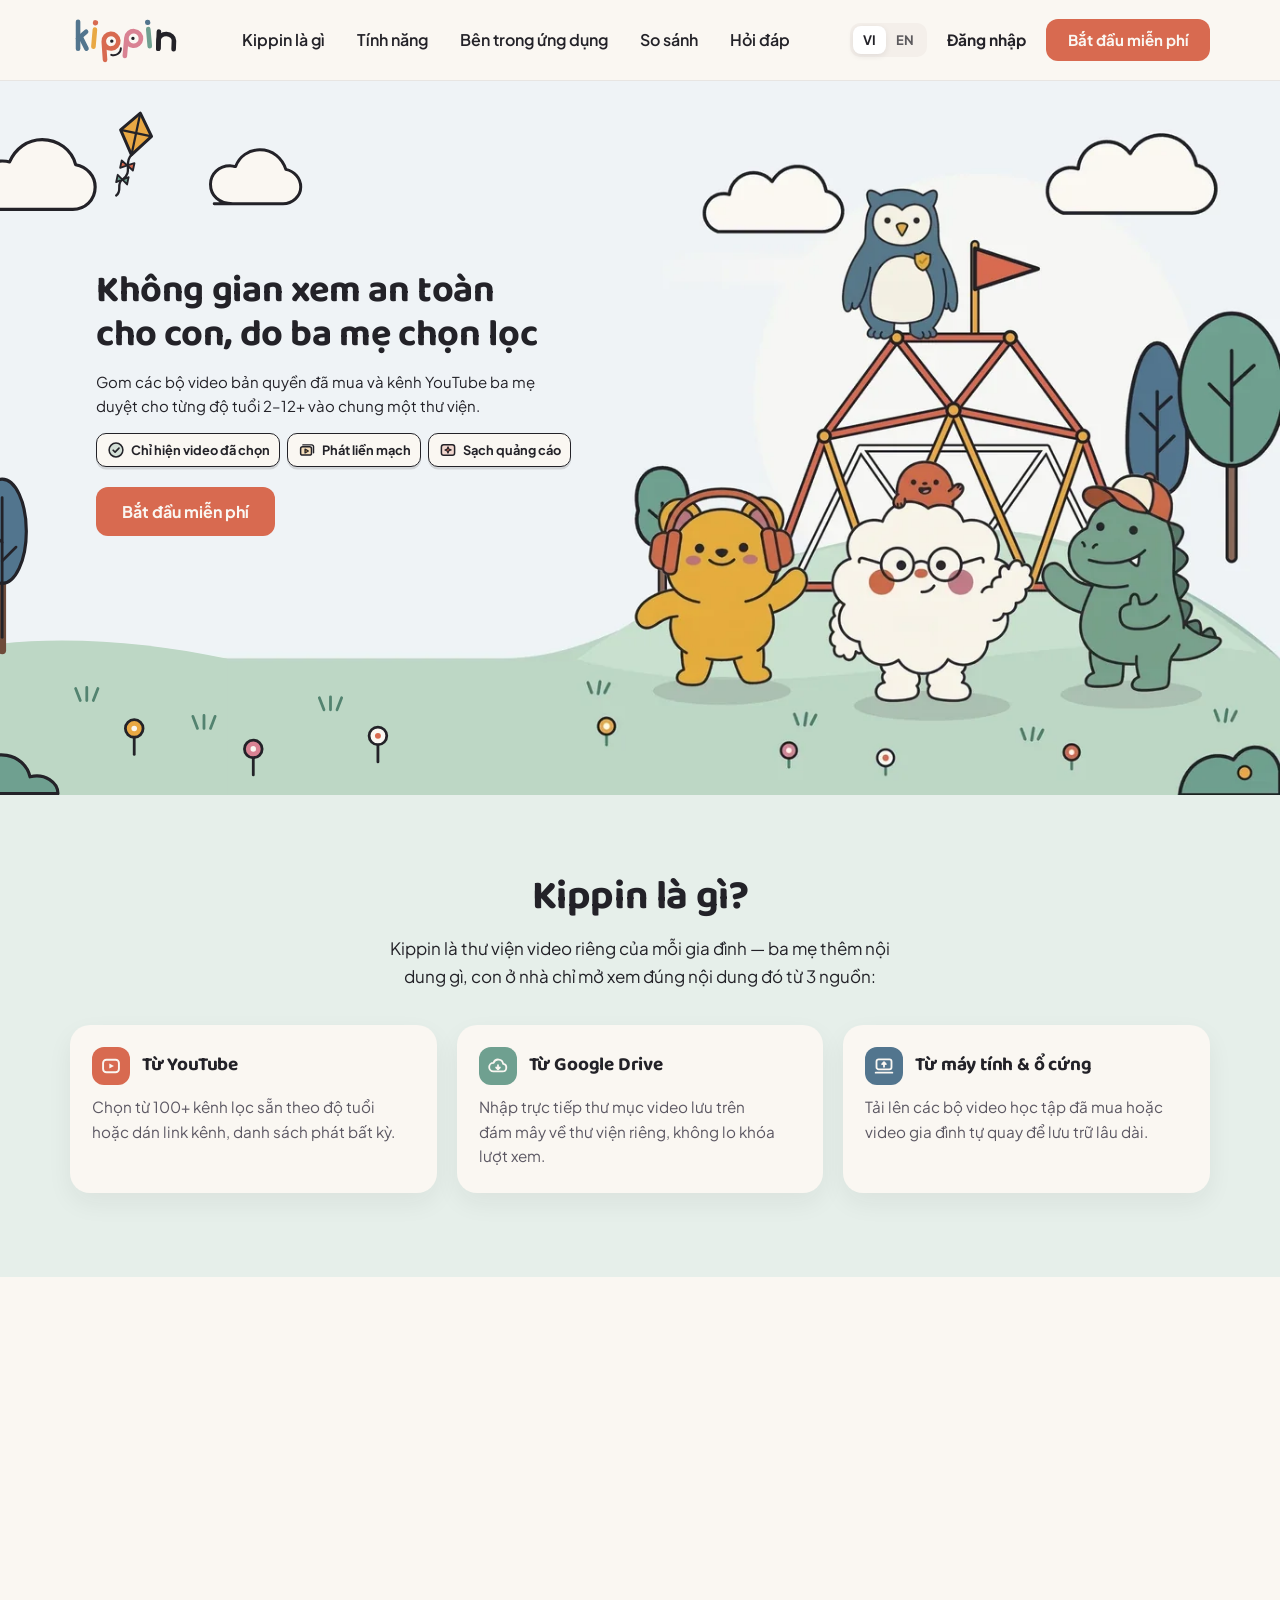
==== commit 74a29fe8: "feat(landing): switch hero highlight boxes to affirmative option 2" ====
--- a/index.html
+++ b/index.html
@@ -236,24 +236,25 @@
           <ul class="hero-guarantees" role="list">
             <li class="hero-guarantee-box">
               <svg class="hero-guarantee-icon" width="18" height="18" viewBox="0 0 24 24" fill="none" aria-hidden="true">
-                <circle cx="12" cy="12" r="9.5" fill="#6FA090" fill-opacity="0.22" stroke="#232228" stroke-width="2" />
-                <polygon points="15.8,8.2 13.3,13.3 8.2,15.8 10.7,10.7" fill="#6FA090" stroke="#232228" stroke-width="1.8" stroke-linejoin="round" />
+                <circle cx="12" cy="12" r="9.2" fill="#6FA090" fill-opacity="0.28" stroke="#232228" stroke-width="2" />
+                <path d="M8.2 12.3l2.6 2.6 5.2-5.4" stroke="#232228" stroke-width="2.2" stroke-linecap="round" stroke-linejoin="round" />
               </svg>
-              <span class="hero-guarantee-text" data-i18n="hero.g1">Không thuật toán tự trôi</span>
+              <span class="hero-guarantee-text" data-i18n="hero.g1">Chỉ hiện video đã chọn</span>
             </li>
             <li class="hero-guarantee-box">
               <svg class="hero-guarantee-icon" width="18" height="18" viewBox="0 0 24 24" fill="none" aria-hidden="true">
-                <rect x="6.5" y="3" width="11" height="18" rx="2.6" fill="#E9A844" fill-opacity="0.28" stroke="#232228" stroke-width="2" />
-                <path d="M9.5 9.5l5 5M14.5 9.5l-5 5" stroke="#232228" stroke-width="2.1" stroke-linecap="round" />
+                <path d="M6.5 5.2h12a2.2 2.2 0 0 1 2.2 2.2v8.2" stroke="#232228" stroke-width="1.9" stroke-linecap="round" />
+                <rect x="3.5" y="7.8" width="14.5" height="11" rx="2.6" fill="#E9A844" fill-opacity="0.32" stroke="#232228" stroke-width="2" />
+                <polygon points="9.4,10.7 13.8,13.3 9.4,15.9" fill="#E9A844" stroke="#232228" stroke-width="1.7" stroke-linejoin="round" />
               </svg>
-              <span class="hero-guarantee-text" data-i18n="hero.g2">Không Shorts</span>
+              <span class="hero-guarantee-text" data-i18n="hero.g2">Phát liền mạch</span>
             </li>
             <li class="hero-guarantee-box">
               <svg class="hero-guarantee-icon" width="18" height="18" viewBox="0 0 24 24" fill="none" aria-hidden="true">
-                <path d="M4.5 10.2h3.4l5.1-3.7v11l-5.1-3.7H4.5a1.5 1.5 0 0 1-1.5-1.5v-.6a1.5 1.5 0 0 1 1.5-1.5z" fill="#D86A50" fill-opacity="0.24" stroke="#232228" stroke-width="2" stroke-linejoin="round" />
-                <path d="M16.5 9.5l4 5M20.5 9.5l-4 5" stroke="#232228" stroke-width="2.1" stroke-linecap="round" />
+                <rect x="3.2" y="5" width="17.6" height="14" rx="3" fill="#D86A50" fill-opacity="0.22" stroke="#232228" stroke-width="2" />
+                <path d="M12 7.8l1.15 2.95 2.95 1.15-2.95 1.15L12 16.2l-1.15-2.95L7.9 12l2.95-1.15z" fill="#D86A50" stroke="#232228" stroke-width="1.6" stroke-linejoin="round" />
               </svg>
-              <span class="hero-guarantee-text" data-i18n="hero.g3">Không quảng cáo</span>
+              <span class="hero-guarantee-text" data-i18n="hero.g3">Sạch quảng cáo</span>
             </li>
           </ul>
           <div class="hero-cta-row">
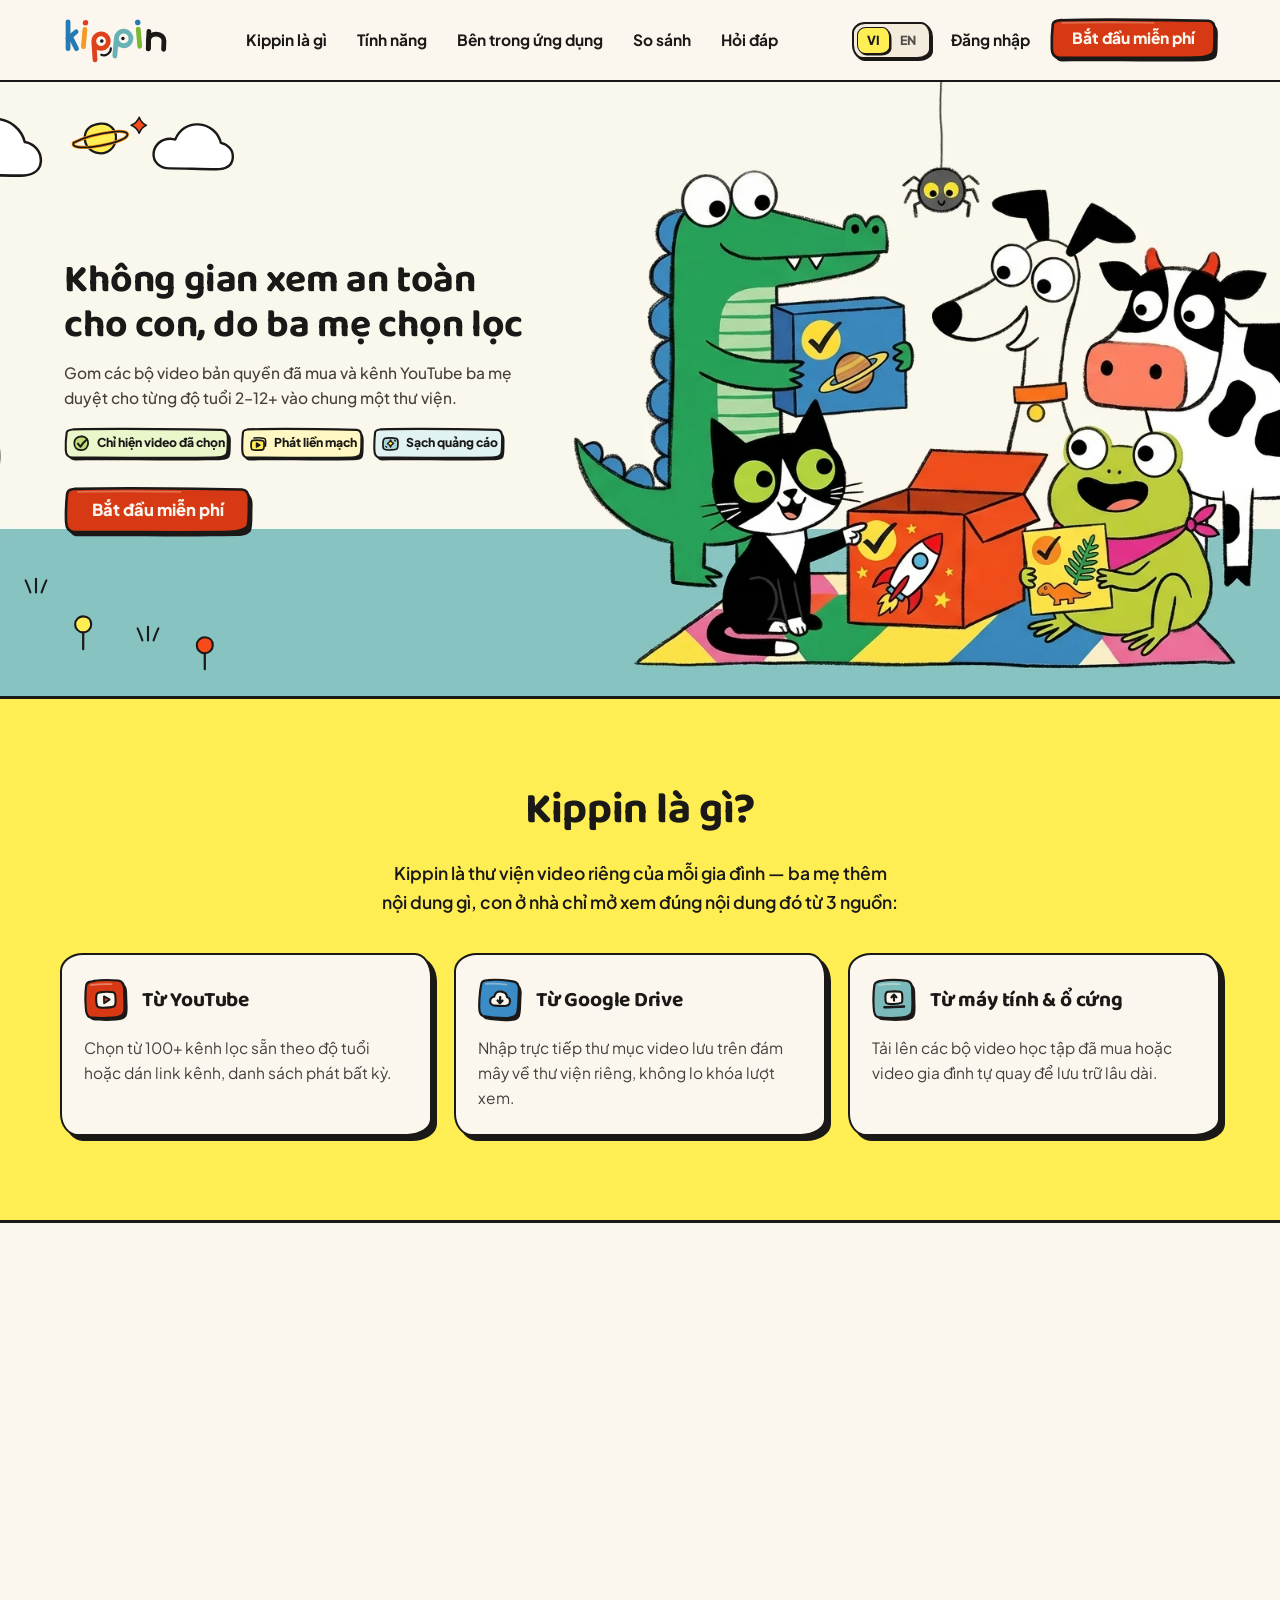
==== commit 35328cbd: "feat(landing): promote V22 flat gouache & discovery hero to canonical root" ====
--- a/index.html
+++ b/index.html
@@ -6,20 +6,301 @@
   <title>Kippin — Không gian xem an toàn cho con, do ba mẹ chọn lọc</title>
   <meta
     name="description"
-    content="Gom các bộ video bản quyền đã mua và kênh YouTube ba mẹ duyệt cho từng độ tuổi 2–12+ vào một nơi. Không thuật toán tự trôi, không Shorts, không quảng cáo."
+    content="Gom các bộ video bản quyền đã mua và kênh YouTube ba mẹ duyệt cho từng độ tuổi 2–12+ vào một thư viện. Chỉ hiện video đã chọn, phát liền mạch, sạch quảng cáo."
   />
   <meta name="robots" content="noindex, nofollow" />
   <link rel="icon" href="assets/favicon.ico" />
   <link rel="preconnect" href="https://fonts.googleapis.com" />
   <link rel="preconnect" href="https://fonts.gstatic.com" crossorigin />
   <link
-    href="https://fonts.googleapis.com/css2?family=Baloo+2:wght@600;700&family=Plus+Jakarta+Sans:wght@400;500;600;700&display=swap"
+    href="https://fonts.googleapis.com/css2?family=Baloo+2:wght@600;700;800&family=Plus+Jakarta+Sans:wght@400;500;600;700;800&display=swap"
     rel="stylesheet"
   />
   <link rel="stylesheet" href="styles.css" />
 </head>
 <body id="top">
-  <!-- ─── Sticky Linen Cream Header ─── -->
+  <!-- ─── Hand-Drawn Charcoal Ink & Gouache Stamp SVG Sprite (0 Extra HTTP Requests) ─── -->
+  <svg
+    id="crayon-svg-sprite"
+    xmlns="http://www.w3.org/2000/svg"
+    width="0"
+    height="0"
+    aria-hidden="true"
+    focusable="false"
+    style="position:absolute;width:0;height:0;overflow:hidden"
+  >
+    <defs>
+      <!-- Tactile Hand-Inked CTA Button Frame (Non-Scaling Charcoal Stroke + Offset Stamp Shadow) -->
+      <symbol id="crayon-btn-frame" viewBox="0 0 220 62" preserveAspectRatio="none">
+        <path
+          class="sketch-shadow"
+          d="M13 10.6C72 8.8 152 9.8 209 11C215 11.4 217.6 16.2 217.2 24.5C216.8 36.5 217.6 46 215.6 52.2C213.6 56.8 207.5 58.6 198.5 58.9C140 60 72 58.7 15.5 59.2C9.2 59 6.2 54.6 5.9 48C5.4 36.5 6.4 22 7.1 15.6C7.6 11.6 10 10.8 13 10.6Z"
+          fill="#1B1918"
+        />
+        <path
+          d="M9.5 5.6C68 3.9 148 5.1 205 6.2C211 6.6 213.4 11.4 213 19.6C212.6 31.6 213.4 41.2 211.4 47.4C209.4 52 203.2 53.8 194.2 54.1C136 55.2 68 53.9 11.8 54.4C5.6 54.2 2.7 49.8 2.4 43.2C1.9 31.8 2.9 17.4 3.6 11C4.1 6.8 6.6 5.8 9.5 5.6Z"
+          fill="var(--btn-fill, #DE411B)"
+        />
+        <path
+          d="M16 9C54 7.8 96 8.2 134 8.9"
+          fill="none"
+          stroke="#FFF7E8"
+          stroke-opacity="0.28"
+          stroke-width="1.8"
+          stroke-linecap="round"
+          vector-effect="non-scaling-stroke"
+        />
+        <path
+          d="M12.2 5.5C69 3.9 148 5.1 205 6.2C211 6.6 213.4 11.4 213 19.6C212.6 31.6 213.4 41.2 211.4 47.4C209.4 52 203.2 53.8 194.2 54.1C136 55.2 68 53.9 11.8 54.4C5.6 54.2 2.7 49.8 2.4 43.2C1.9 31.8 2.9 17.4 3.6 11C4.1 6.8 7.4 5.7 15 5.4"
+          fill="none"
+          stroke="#1B1918"
+          stroke-width="2.6"
+          stroke-linecap="round"
+          stroke-linejoin="round"
+          vector-effect="non-scaling-stroke"
+        />
+        <path
+          d="M174 54.1C191 54.4 204 53.1 210.4 48"
+          fill="none"
+          stroke="#1B1918"
+          stroke-width="1.35"
+          stroke-linecap="round"
+          vector-effect="non-scaling-stroke"
+        />
+      </symbol>
+
+      <!-- Hand-Cut Hero Guarantee Pill Frame -->
+      <symbol id="crayon-pill-frame" viewBox="0 0 190 44" preserveAspectRatio="none">
+        <path
+          d="M11 7.6C62 6.2 130 7.1 179.5 8C184.5 8.3 186.8 12.2 186.5 18.4C186.2 26.8 186.8 33.2 185 37.6C183.2 40.8 178.4 41.8 171 42C120 42.8 60 41.7 12.6 42.1C7.4 41.9 4.9 38.6 4.7 33.4C4.3 25.2 5.1 15.6 5.7 11.2C6.2 8.4 8.2 7.8 11 7.6Z"
+          fill="#1B1918"
+        />
+        <path
+          d="M8.2 4.2C59 2.9 127 3.8 176.2 4.7C181.2 5 183.4 8.8 183.1 15C182.8 23.4 183.4 29.8 181.6 34.2C179.8 37.4 175 38.4 167.6 38.6C117 39.4 57 38.3 9.8 38.7C4.6 38.5 2.2 35.2 2 30C1.6 21.8 2.4 12.2 3 7.8C3.5 5 5.5 4.4 8.2 4.2Z"
+          fill="var(--pill-fill, #FFF5B8)"
+        />
+        <path
+          d="M10.4 4.1C60 2.9 127 3.8 176.2 4.7C181.2 5 183.4 8.8 183.1 15C182.8 23.4 183.4 29.8 181.6 34.2C179.8 37.4 175 38.4 167.6 38.6C117 39.4 57 38.3 9.8 38.7C4.6 38.5 2.2 35.2 2 30C1.6 21.8 2.4 12.2 3 7.8C3.5 5 6.2 4.3 12.8 4"
+          fill="none"
+          stroke="#1B1918"
+          stroke-width="2.1"
+          stroke-linecap="round"
+          stroke-linejoin="round"
+          vector-effect="non-scaling-stroke"
+        />
+      </symbol>
+
+      <!-- Hand-Cut 1:1 Gouache Stamp Box (Source Icons & Feature Numbers 01-03) -->
+      <symbol id="crayon-stamp-box" viewBox="0 0 52 52">
+        <path
+          d="M13 7.5C23 6.2 35 6.9 43.2 8.1C47.4 8.8 49.4 12.6 49.1 19.2C48.8 28.5 49.5 37.4 48 43.4C46.8 47.6 42.6 49.4 35.4 49.6C25 50 14.5 49 9.6 48.2C6.2 47.5 4.8 43.6 4.7 36.8C4.5 27.4 5.4 16.5 6.4 11.4C7.1 8.4 9.5 7.9 13 7.5Z"
+          fill="#1B1918"
+        />
+        <path
+          d="M9.6 4.1C19.6 2.8 31.8 3.5 40 4.7C44.2 5.4 46.1 9.2 45.8 15.8C45.5 25.1 46.2 34 44.7 40C43.5 44.2 39.3 46 32.1 46.2C21.8 46.6 11.2 45.6 6.4 44.8C3 44.1 1.7 40.2 1.6 33.4C1.4 24 2.3 13.1 3.3 8C4 5 6.2 4.5 9.6 4.1Z"
+          fill="var(--stamp-fill, #FCE043)"
+        />
+        <path
+          d="M8.4 8.4C15.5 7.5 24.2 7.7 31.8 8.3"
+          fill="none"
+          stroke="#FFF7E8"
+          stroke-opacity="0.38"
+          stroke-width="2"
+          stroke-linecap="round"
+        />
+        <path
+          d="M11.2 3.9C20.5 2.8 32 3.5 40 4.7C44.2 5.4 46.1 9.2 45.8 15.8C45.5 25.1 46.2 34 44.7 40C43.5 44.2 39.3 46 32.1 46.2C21.8 46.6 11.2 45.6 6.4 44.8C3 44.1 1.7 40.2 1.6 33.4C1.4 24 2.3 13.1 3.3 8C4 5 7 4.3 13.4 3.8"
+          fill="none"
+          stroke="#1B1918"
+          stroke-width="2.5"
+          stroke-linecap="round"
+          stroke-linejoin="round"
+        />
+      </symbol>
+
+      <!-- Hand-Cut Mini Control Stamp (Zoom, FAQ Chevron, Mobile Menu, Lightbox Controls) -->
+      <symbol id="crayon-mini-stamp" viewBox="0 0 42 42">
+        <path
+          d="M10.8 6.4C18.8 5.3 28.4 5.9 34.8 6.9C38.1 7.5 39.7 10.5 39.5 15.8C39.2 23.2 39.8 30.2 38.6 35C37.6 38.3 34.2 39.7 28.5 39.9C20.2 40.2 11.8 39.4 7.9 38.8C5.2 38.2 4.1 35.1 4 29.7C3.8 22.2 4.5 13.5 5.3 9.4C5.9 7 7.9 6.7 10.8 6.4Z"
+          fill="#1B1918"
+        />
+        <path
+          d="M8.1 3.5C16.1 2.4 25.8 3 32.2 4C35.5 4.6 37 7.6 36.8 12.9C36.5 20.3 37.1 27.3 35.9 32.1C34.9 35.4 31.5 36.8 25.8 37C17.5 37.3 9.1 36.5 5.2 35.9C2.5 35.3 1.5 32.2 1.4 26.8C1.2 19.3 1.9 10.6 2.7 6.5C3.3 4.1 5.2 3.8 8.1 3.5Z"
+          fill="var(--mini-fill, #FCE043)"
+        />
+        <path
+          d="M9.5 3.4C17 2.4 26 3 32.2 4C35.5 4.6 37 7.6 36.8 12.9C36.5 20.3 37.1 27.3 35.9 32.1C34.9 35.4 31.5 36.8 25.8 37C17.5 37.3 9.1 36.5 5.2 35.9C2.5 35.3 1.5 32.2 1.4 26.8C1.2 19.3 1.9 10.6 2.7 6.5C3.3 4.1 5.8 3.7 11.2 3.3"
+          fill="none"
+          stroke="#1B1918"
+          stroke-width="2.2"
+          stroke-linecap="round"
+          stroke-linejoin="round"
+        />
+      </symbol>
+
+      <!-- Hand-Drawn Kippin Comparison Check Stamp -->
+      <symbol id="crayon-check-stamp" viewBox="0 0 30 30">
+        <path
+          d="M8.2 5.4C13.8 4.4 20.6 4.9 24.8 5.9C27.2 6.5 28.2 9.1 28 13.6C27.8 19.2 28.2 23.6 26.9 26.4C25.8 28.4 22.8 29 18.2 29.1C12.2 29.2 6.8 28.6 4.6 27.6C2.9 26.8 2.4 24 2.3 19.6C2.2 13.8 2.9 8.6 4.1 6.7C4.9 5.6 6.4 5.7 8.2 5.4Z"
+          fill="#1B1918"
+        />
+        <path
+          d="M6.3 3.2C11.9 2.2 18.7 2.7 22.9 3.7C25.3 4.3 26.3 6.9 26.1 11.4C25.9 17 26.3 21.4 25 24.2C23.9 26.2 20.9 26.8 16.3 26.9C10.3 27 4.9 26.4 2.7 25.4C1.2 24.6 0.9 21.8 0.8 17.4C0.7 11.6 1.4 6.4 2.6 4.5C3.4 3.4 4.7 3.5 6.3 3.2Z"
+          fill="#78B833"
+          stroke="#1B1918"
+          stroke-width="2.1"
+          stroke-linecap="round"
+          stroke-linejoin="round"
+        />
+        <path
+          d="M7.6 14.8C9.1 16.1 10.4 17.8 11.5 19.4C14.1 15.2 17.2 11.4 21.1 8.4"
+          fill="none"
+          stroke="#1B1918"
+          stroke-width="2.7"
+          stroke-linecap="round"
+          stroke-linejoin="round"
+        />
+      </symbol>
+
+      <!-- Hand-Drawn Charcoal Magnifier (+ Zoom) -->
+      <symbol id="crayon-zoom-icon" viewBox="0 0 24 24">
+        <path
+          d="M10.6 4.3C14.5 4 17.6 6.9 17.5 10.8C17.4 14.6 14.3 17.5 10.4 17.4C6.6 17.3 3.8 14.3 4 10.5C4.2 6.8 7 4.5 10.6 4.3Z"
+          fill="#FFFDF7"
+          fill-opacity="0.55"
+          stroke="#1B1918"
+          stroke-width="2.4"
+          stroke-linecap="round"
+          stroke-linejoin="round"
+        />
+        <path
+          d="M15.7 15.8C17.3 17.3 18.9 19 20.4 20.5"
+          fill="none"
+          stroke="#1B1918"
+          stroke-width="2.9"
+          stroke-linecap="round"
+        />
+        <path
+          d="M10.7 8.1C10.6 9.9 10.7 11.7 10.6 13.5M7.9 10.8C9.7 10.7 11.6 10.9 13.4 10.7"
+          fill="none"
+          stroke="#1B1918"
+          stroke-width="2.2"
+          stroke-linecap="round"
+        />
+      </symbol>
+
+      <!-- Hand-Drawn Charcoal Accordion Chevron -->
+      <symbol id="crayon-chevron-down" viewBox="0 0 24 24">
+        <path
+          d="M5.8 9.2C8 11.4 10.1 13.8 12.1 15.6C14.2 13.6 16.3 11.3 18.4 9.1"
+          fill="none"
+          stroke="currentColor"
+          stroke-width="2.9"
+          stroke-linecap="round"
+          stroke-linejoin="round"
+        />
+      </symbol>
+
+      <!-- Hand-Drawn Charcoal Brush Menu Bars -->
+      <symbol id="crayon-menu-bars" viewBox="0 0 24 24">
+        <path
+          d="M4.2 7.2C9.2 6.7 14.8 7.4 19.8 7M4.5 12.1C9.6 12.4 14.6 11.7 19.6 12.1M4.3 17.1C9.4 16.7 14.7 17.3 19.7 16.9"
+          fill="none"
+          stroke="currentColor"
+          stroke-width="2.7"
+          stroke-linecap="round"
+        />
+      </symbol>
+
+      <!-- Hand-Drawn Charcoal Close X & Gallery Arrows -->
+      <symbol id="crayon-close-x" viewBox="0 0 24 24">
+        <path
+          d="M6.4 6.5C10.2 10.1 13.9 14 17.7 17.6M17.6 6.4C13.8 10.2 10.1 13.9 6.3 17.7"
+          fill="none"
+          stroke="currentColor"
+          stroke-width="2.8"
+          stroke-linecap="round"
+        />
+      </symbol>
+
+      <symbol id="crayon-arrow-left" viewBox="0 0 24 24">
+        <path
+          d="M14.8 5.8C12.3 8.1 9.9 10.3 7.8 12.1C10 14 12.4 16.1 14.7 18.3"
+          fill="none"
+          stroke="currentColor"
+          stroke-width="2.9"
+          stroke-linecap="round"
+          stroke-linejoin="round"
+        />
+      </symbol>
+
+      <symbol id="crayon-arrow-right" viewBox="0 0 24 24">
+        <path
+          d="M9.2 5.8C11.7 8.1 14.1 10.3 16.2 12.1C14 14 11.6 16.1 9.3 18.3"
+          fill="none"
+          stroke="currentColor"
+          stroke-width="2.9"
+          stroke-linecap="round"
+          stroke-linejoin="round"
+        />
+      </symbol>
+
+      <!-- Hand-Drawn Gouache & Crayon Safety Seals (2 Organic Medallion Templates) -->
+      <symbol id="crayon-seal-a" viewBox="0 0 192 192">
+        <path
+          d="M99 13C146 11.5 184 48 185.5 96C187 144 150 183.5 101 185C51 186.5 13.5 149 12.5 99C11.5 50 51 14.5 99 13Z"
+          fill="#1B1918"
+        />
+        <path
+          d="M93 7.5C140 6 178 42.5 179.5 90.5C181 138.5 144 178 95 179.5C45 181 7.5 143.5 6.5 93.5C5.5 44.5 45 9 93 7.5Z"
+          fill="#FBF7EE"
+          stroke="#1B1918"
+          stroke-width="3.6"
+          stroke-linecap="round"
+          stroke-linejoin="round"
+        />
+        <path
+          d="M93.5 19.5C134 18.2 167 49.5 168 91C169 132.5 137 166.5 95 167.8C52 169 19.5 136.5 18.8 94C18 51.5 52.5 20.8 93.5 19.5Z"
+          fill="var(--seal-bg, #FFF9D2)"
+        />
+        <path
+          d="M78 24.2C85 22.8 92.5 22.4 99.5 22.9M113.5 25.4C120.2 27.5 126.5 30.6 132 34.6M143.2 44.2C148 49.4 152 55.4 155 62M159.8 75.5C161.4 82.4 162 89.6 161.5 96.8M159.2 110.8C157.1 117.6 154 124 149.8 129.8M140.4 140.8C135 145.6 128.8 149.6 122 152.5M108.4 157.2C101.4 158.8 94 159.4 86.8 158.9M72.8 156.4C66 154.2 59.6 151 53.8 146.8M42.8 137.2C38 131.8 34.2 125.6 31.4 118.8M26.8 105C25.4 98 25 90.8 25.6 83.6M28.2 69.6C30.5 62.8 33.9 56.4 38.4 50.8M48.4 40C54 35.4 60.4 31.6 67.2 28.8"
+          fill="none"
+          stroke="var(--seal-dash, #D19B00)"
+          stroke-width="3"
+          stroke-linecap="round"
+        />
+      </symbol>
+
+      <symbol id="crayon-seal-b" viewBox="0 0 192 192">
+        <path
+          d="M97 12.5C145 13.5 185 49.5 185 98C185 146.5 147 184 98.5 185C50 186 12.5 147.5 13 98.5C13.5 49.5 49.5 11.5 97 12.5Z"
+          fill="#1B1918"
+        />
+        <path
+          d="M91 7C139 8 179 44 179 92.5C179 141 141 178.5 92.5 179.5C44 180.5 6.5 142 7 93C7.5 44 43.5 6 91 7Z"
+          fill="#FBF7EE"
+          stroke="#1B1918"
+          stroke-width="3.6"
+          stroke-linecap="round"
+          stroke-linejoin="round"
+        />
+        <path
+          d="M91.5 19C133 19.8 167 51 167 92.5C167 134 134.5 167 93 167.8C51.5 168.5 18.5 135.5 19 93.5C19.5 51.5 50.5 18.2 91.5 19Z"
+          fill="var(--seal-bg, #FFF1DC)"
+        />
+        <path
+          d="M84 22.8C91.2 22.1 98.6 22.5 105.6 23.8M119.4 27.8C126 30.6 132 34.4 137.4 39.1M147.4 49.8C151.6 55.6 154.9 62 157.2 68.8M160.4 82.8C161.2 90 160.9 97.2 159.6 104.2M155.6 118C152.8 124.6 148.9 130.8 144 136.2M133.4 146C127.6 150.2 121.1 153.5 114.2 155.8M100.2 159C93 159.8 85.6 159.5 78.6 158.2M64.8 154.2C58.2 151.4 52 147.5 46.6 142.6M36.8 132C32.6 126.2 29.4 119.6 27.2 112.8M24.2 98.8C23.5 91.6 23.9 84.2 25.4 77.2M29.6 63.4C32.6 56.8 36.6 50.8 41.6 45.6M52.6 35.8C58.6 31.6 65.2 28.4 72.2 26"
+          fill="none"
+          stroke="var(--seal-dash, #F39A27)"
+          stroke-width="3"
+          stroke-linecap="round"
+        />
+      </symbol>
+    </defs>
+  </svg>
+
+  <!-- ─── Sticky Sketchbook Paper Header ─── -->
   <header class="site-header">
     <div class="container header-inner">
       <a
@@ -38,51 +319,51 @@
         >
           <g transform="translate(0,0) rotate(0 34 125)">
             <g class="kippin-hop" style="animation-delay: 0.00s">
-              <line x1="12" y1="30" x2="12" y2="170" stroke="#52758E" stroke-width="24" stroke-linecap="round" />
-              <line x1="12" y1="118" x2="54" y2="82" stroke="#52758E" stroke-width="24" stroke-linecap="round" />
-              <line x1="24" y1="106" x2="56" y2="170" stroke="#52758E" stroke-width="24" stroke-linecap="round" />
+              <line x1="12" y1="30" x2="12" y2="170" stroke="#257BB4" stroke-width="25" stroke-linecap="round" />
+              <line x1="12" y1="118" x2="54" y2="82" stroke="#257BB4" stroke-width="25" stroke-linecap="round" />
+              <line x1="24" y1="106" x2="56" y2="170" stroke="#257BB4" stroke-width="25" stroke-linecap="round" />
             </g>
           </g>
           <g transform="translate(0,-10) rotate(5 96 125)">
             <g transform="translate(84,0)">
               <g class="kippin-hop" style="animation-delay: 0.09s">
-                <line x1="12" y1="80" x2="12" y2="170" stroke="#E9A844" stroke-width="24" stroke-linecap="round" />
-                <circle cx="12" cy="45" r="13.92" fill="#D86A50" />
+                <line x1="12" y1="80" x2="12" y2="170" stroke="#F39A27" stroke-width="25" stroke-linecap="round" />
+                <circle cx="12" cy="45" r="14.5" fill="#DE411B" />
               </g>
             </g>
           </g>
           <g transform="translate(0,6) rotate(-4 184 125)">
             <g transform="translate(134,0)">
               <g class="kippin-hop" style="animation-delay: 0.18s">
-                <path d="M12,220L12,125A38,38 0 0 1 88,125A38,38 0 0 1 12,125" fill="none" stroke="#D86A50" stroke-width="24" stroke-linecap="round" stroke-linejoin="round" />
-                <circle class="kippin-blink" cx="54" cy="125" r="8.84" fill="#232228" />
+                <path d="M12,220L12,125A38,38 0 0 1 88,125A38,38 0 0 1 12,125" fill="none" stroke="#DE411B" stroke-width="25" stroke-linecap="round" stroke-linejoin="round" />
+                <circle class="kippin-blink" cx="54" cy="125" r="9.2" fill="#1B1918" />
               </g>
             </g>
           </g>
           <g transform="translate(0,-8) rotate(5 302 125)">
             <g transform="translate(252,0)">
               <g class="kippin-hop" style="animation-delay: 0.27s">
-                <path d="M12,220L12,125A38,38 0 0 1 88,125A38,38 0 0 1 12,125" fill="none" stroke="#D98293" stroke-width="24" stroke-linecap="round" stroke-linejoin="round" />
-                <circle class="kippin-blink" cx="46" cy="125" r="8.84" fill="#232228" />
+                <path d="M12,220L12,125A38,38 0 0 1 88,125A38,38 0 0 1 12,125" fill="none" stroke="#68B2B6" stroke-width="25" stroke-linecap="round" stroke-linejoin="round" />
+                <circle class="kippin-blink" cx="46" cy="125" r="9.2" fill="#1B1918" />
               </g>
             </g>
           </g>
           <g class="kippin-hop" style="animation-delay: 0.225s">
-            <path d="M184.96,202.11C207.5,211.79 235.67,192.9 235.27,168.38" fill="none" stroke="#232228" stroke-width="10" stroke-linecap="round" stroke-linejoin="round" />
+            <path d="M184.96,202.11C207.5,211.79 235.67,192.9 235.27,168.38" fill="none" stroke="#1B1918" stroke-width="11" stroke-linecap="round" stroke-linejoin="round" />
           </g>
           <g transform="translate(0,-12) rotate(-5 382 125)">
             <g transform="translate(370,0)">
               <g class="kippin-hop" style="animation-delay: 0.36s">
-                <line x1="12" y1="80" x2="12" y2="170" stroke="#6FA090" stroke-width="24" stroke-linecap="round" />
-                <circle cx="12" cy="45" r="13.92" fill="#52758E" />
+                <line x1="12" y1="80" x2="12" y2="170" stroke="#78B833" stroke-width="25" stroke-linecap="round" />
+                <circle cx="12" cy="45" r="14.5" fill="#257BB4" />
               </g>
             </g>
           </g>
           <g transform="translate(0,2) rotate(2 472 125)">
             <g transform="translate(420,0)">
               <g class="kippin-hop" style="animation-delay: 0.45s">
-                <path d="M12,170L12,125A40,33 0 0 1 92,125L92,170" fill="none" stroke="#232228" stroke-width="24" stroke-linecap="round" stroke-linejoin="round" />
-                <line x1="12" y1="80" x2="12" y2="170" stroke="#232228" stroke-width="24" stroke-linecap="round" />
+                <path d="M12,170L12,125A40,33 0 0 1 92,125L92,170" fill="none" stroke="#1B1918" stroke-width="25" stroke-linecap="round" stroke-linejoin="round" />
+                <line x1="12" y1="80" x2="12" y2="170" stroke="#1B1918" stroke-width="25" stroke-linecap="round" />
               </g>
             </g>
           </g>
@@ -105,8 +386,11 @@
         <a href="https://kippin.app/login" class="header-login-link" data-route="/login" data-i18n="header.login">
           Đăng nhập
         </a>
-        <a href="https://kippin.app/signup" class="btn btn-terracotta header-cta" data-route="/signup" data-i18n="header.signup">
-          Bắt đầu miễn phí
+        <a href="https://kippin.app/signup" class="btn btn-vermilion header-cta" data-route="/signup">
+          <svg class="btn-sketch-svg" aria-hidden="true" focusable="false" preserveAspectRatio="none">
+            <use href="#crayon-btn-frame" />
+          </svg>
+          <span class="btn-label" data-i18n="header.signup">Bắt đầu miễn phí</span>
         </a>
         <button
           type="button"
@@ -117,10 +401,11 @@
           data-i18n-aria="header.menuAria"
           aria-label="Mở menu điều hướng"
         >
-          <svg width="26" height="26" viewBox="0 0 24 24" fill="none" stroke="currentColor" stroke-width="2.4" stroke-linecap="round">
-            <line x1="4" y1="7" x2="20" y2="7" />
-            <line x1="4" y1="12" x2="20" y2="12" />
-            <line x1="4" y1="17" x2="20" y2="17" />
+          <svg class="mini-stamp-bg" aria-hidden="true" focusable="false">
+            <use href="#crayon-mini-stamp" />
+          </svg>
+          <svg class="stamp-fg-icon" width="24" height="24" aria-hidden="true" focusable="false">
+            <use href="#crayon-menu-bars" />
           </svg>
         </button>
       </div>
@@ -134,99 +419,169 @@
         <a href="#compare" data-i18n="nav.compare">So sánh</a>
         <a href="#faq" data-i18n="nav.faq">Hỏi đáp</a>
         <a href="https://kippin.app/login" data-route="/login" data-i18n="header.login">Đăng nhập</a>
-        <a href="https://kippin.app/signup" class="btn btn-terracotta mobile-cta" data-route="/signup" data-i18n="header.signup">
-          Bắt đầu miễn phí
+        <a href="https://kippin.app/signup" class="btn btn-vermilion mobile-cta" data-route="/signup">
+          <svg class="btn-sketch-svg" aria-hidden="true" focusable="false" preserveAspectRatio="none">
+            <use href="#crayon-btn-frame" />
+          </svg>
+          <span class="btn-label" data-i18n="header.signup">Bắt đầu miễn phí</span>
         </a>
       </nav>
     </div>
   </header>
 
   <main>
-    <!-- ─── Section 1: Balanced Full-Bleed Storybook Hero (Option 2 Locked) ─── -->
+    <!-- ─── Section 1: Open Full-Bleed Indie Gouache & Charcoal Discovery Hero ─── -->
     <section class="hero-section" id="hero">
       <div class="hero-stage">
         <svg
           class="hero-left-scenery"
-          viewBox="0 0 620 768"
+          viewBox="0 0 640 768"
           fill="none"
           aria-hidden="true"
+          focusable="false"
           preserveAspectRatio="xMinYMax meet"
         >
-          <!-- Upper-left Linen Cream clouds (#FAF7F2, stroke #232228) -->
-          <path
-            d="M64 138h96c13 0 24-10 24-24 0-12-9-22-21-24-4-16-19-27-36-27-16 0-29 10-35 24-3-1-5-1-8-1-15 0-27 12-27 26 0 15 12 26 27 26z"
-            fill="#FAF7F2"
-            stroke="#232228"
-            stroke-width="3.4"
-            stroke-linecap="round"
-            stroke-linejoin="round"
-          />
-          <path
-            d="M312 132h74c10 0 19-8 19-18 0-10-7-17-16-19-4-12-14-21-28-21-12 0-22 7-26 18-2 0-4-1-6-1-12 0-21 9-21 20 0 12 9 21 24 21z"
-            fill="#FAF7F2"
-            stroke="#232228"
+          <!-- Hand-drawn gouache clouds strictly above H1 safe zone -->
+          <path
+            d="M58 116C43 116 32 105 33 91C34 78 45 68 59 68C62 68 65 69 68 70C74 55 88 45 105 46C123 47 137 59 141 75C153 77 162 87 161 100C160 112 149 117 135 117C109 117 83 116 58 116Z"
+            fill="#FFFFFF"
+            stroke="#1B1918"
             stroke-width="3.2"
             stroke-linecap="round"
             stroke-linejoin="round"
           />
-
-          <!-- Mustard Kite (#E9A844 + Terracotta #D86A50 bows, strictly above H1 safe zone) -->
-          <g transform="translate(228, 56) rotate(12)">
-            <polygon points="0,-22 17,0 0,24 -17,0" fill="#E9A844" stroke="#232228" stroke-width="3.2" stroke-linejoin="round" />
-            <line x1="0" y1="-22" x2="0" y2="24" stroke="#232228" stroke-width="2.4" />
-            <line x1="-17" y1="0" x2="17" y2="0" stroke="#232228" stroke-width="2.4" />
-            <path d="M0,24 C-7,34 6,42 -4,52 C-10,58 -1,64 -7,70" stroke="#232228" stroke-width="2.5" stroke-linecap="round" fill="none" />
-            <polygon points="-2,36 -9,32 -9,40" fill="#D86A50" stroke="#232228" stroke-width="2" stroke-linejoin="round" />
-            <polygon points="-2,36 5,32 5,40" fill="#D86A50" stroke="#232228" stroke-width="2" stroke-linejoin="round" />
-            <polygon points="-4,52 -10,48 -10,56" fill="#6FA090" stroke="#232228" stroke-width="2" stroke-linejoin="round" />
-            <polygon points="-4,52 2,48 2,56" fill="#6FA090" stroke="#232228" stroke-width="2" stroke-linejoin="round" />
-          </g>
-
-          <!-- Soft left meadow rise matching #BDD7C5 lawn horizon at y=621 -->
-          <path
-            d="M0 621 C96 592, 216 598, 326 621 L326 768 L0 768 Z"
-            fill="#BDD7C5"
-          />
-
-          <!-- Far-left Scandinavian round trees (Slate #52758E + Sage #6FA090) -->
-          <g>
-            <line x1="84" y1="472" x2="84" y2="612" stroke="#6E4B3A" stroke-width="8.5" stroke-linecap="round" />
-            <ellipse cx="84" cy="484" rx="26" ry="56" fill="#52758E" stroke="#232228" stroke-width="3.4" />
-            <line x1="84" y1="448" x2="84" y2="598" stroke="#232228" stroke-width="3" stroke-linecap="round" />
-            <line x1="84" y1="496" x2="69" y2="481" stroke="#232228" stroke-width="2.8" stroke-linecap="round" />
-            <line x1="84" y1="516" x2="99" y2="501" stroke="#232228" stroke-width="2.8" stroke-linecap="round" />
-
-            <rect x="29" y="502" width="9.5" height="112" rx="4.75" fill="#7C533F" stroke="#232228" stroke-width="3.2" />
-            <ellipse cx="34" cy="452" rx="38" ry="66" fill="#6FA090" stroke="#232228" stroke-width="3.4" />
-            <line x1="34" y1="412" x2="34" y2="518" stroke="#232228" stroke-width="3" stroke-linecap="round" />
-            <line x1="34" y1="460" x2="16" y2="442" stroke="#232228" stroke-width="2.8" stroke-linecap="round" />
-            <line x1="34" y1="478" x2="52" y2="460" stroke="#232228" stroke-width="2.8" stroke-linecap="round" />
-          </g>
-
-          <!-- Foreground bush & lollipop wildflowers along left lawn -->
-          <path
-            d="M12 766 C12 738, 38 726, 58 738 C72 716, 108 722, 114 748 C130 744, 144 754, 144 766 Z"
-            fill="#6FA090"
-            stroke="#232228"
-            stroke-width="3.4"
+          <path
+            d="M322 108C310 108 301 100 302 89C303 79 311 71 323 71C325 71 327 72 329 72C334 60 345 52 358 53C372 54 383 63 386 76C395 78 402 85 401 95C400 105 391 109 380 109C360 109 341 108 322 108Z"
+            fill="#FFFFFF"
+            stroke="#1B1918"
+            stroke-width="3"
+            stroke-linecap="round"
             stroke-linejoin="round"
           />
-          <path d="M168 666l-5-13M175 666v-14M182 666l5-13" stroke="#538370" stroke-width="3" stroke-linecap="round" />
-          <path d="M294 696l-5-13M301 696v-14M308 696l5-13" stroke="#538370" stroke-width="3" stroke-linecap="round" />
-          <path d="M430 676l-5-13M437 676v-14M444 676l5-13" stroke="#538370" stroke-width="3" stroke-linecap="round" />
-
-          <line x1="226" y1="704" x2="226" y2="724" stroke="#232228" stroke-width="3" stroke-linecap="round" />
-          <circle cx="226" cy="696" r="9.5" fill="#E9A844" stroke="#232228" stroke-width="3" />
-          <circle cx="226" cy="696" r="3" fill="#FAF7F2" />
-
-          <line x1="354" y1="726" x2="354" y2="746" stroke="#232228" stroke-width="3" stroke-linecap="round" />
-          <circle cx="354" cy="718" r="9.5" fill="#D98293" stroke="#232228" stroke-width="3" />
-          <circle cx="354" cy="718" r="3" fill="#FAF7F2" />
-
-          <line x1="488" y1="712" x2="488" y2="732" stroke="#232228" stroke-width="3" stroke-linecap="round" />
-          <circle cx="488" cy="704" r="9.5" fill="#FAF7F2" stroke="#232228" stroke-width="3" />
-          <circle cx="488" cy="704" r="3.2" fill="#D86A50" />
+
+          <!-- Hand-drawn ringed Saturn & discovery star doodle strictly in upper sky -->
+          <path
+            d="M236 52C247 51 256 60 255 71C254 82 245 90 234 89C223 88 215 79 216 68C217 58 225 53 236 52Z"
+            fill="#FEEE53"
+            stroke="#1B1918"
+            stroke-width="2.8"
+            stroke-linecap="round"
+            stroke-linejoin="round"
+          />
+          <path
+            d="M202 76C215 69 235 64 254 62C265 61 271 63 269 67C267 72 248 78 226 81C209 83 199 81 202 76Z"
+            fill="none"
+            stroke="#F2931C"
+            stroke-width="4.2"
+            stroke-linecap="round"
+          />
+          <path
+            d="M202 76C215 69 235 64 254 62C265 61 271 63 269 67C267 72 248 78 226 81C209 83 199 81 202 76Z"
+            fill="none"
+            stroke="#1B1918"
+            stroke-width="2.2"
+            stroke-linecap="round"
+          />
+          <path
+            d="M284 44C286 49 288 52 293 54C288 56 286 59 284 64C282 59 279 56 274 54C279 52 282 49 284 44Z"
+            fill="#F84B1B"
+            stroke="#1B1918"
+            stroke-width="2"
+            stroke-linejoin="round"
+          />
+
+          <!-- Far-left flat gouache storybook trees on the #87C3C1 meadow horizon (y=559) -->
+          <path
+            d="M34 484C35 512 34 536 35 560"
+            stroke="#1B1918"
+            stroke-width="6.5"
+            stroke-linecap="round"
+          />
+          <path
+            d="M35 382C56 381 71 407 70 442C69 477 54 502 34 503C14 502 1 476 2 441C3 406 16 383 35 382Z"
+            fill="#9BC436"
+            stroke="#1B1918"
+            stroke-width="3.2"
+            stroke-linejoin="round"
+          />
+          <path
+            d="M35 408C35 438 35 468 34 494M35 446C27 438 21 432 16 427M35 464C43 456 49 450 54 445"
+            stroke="#1B1918"
+            stroke-width="2.6"
+            stroke-linecap="round"
+          />
+
+          <path
+            d="M84 502C84 522 84 541 84 560"
+            stroke="#1B1918"
+            stroke-width="5.5"
+            stroke-linecap="round"
+          />
+          <path
+            d="M84 426C99 425 110 445 109 471C108 497 97 515 83 516C69 515 59 496 60 470C61 444 70 427 84 426Z"
+            fill="#3B8BC6"
+            stroke="#1B1918"
+            stroke-width="3"
+            stroke-linejoin="round"
+          />
+          <path
+            d="M84 446C84 468 84 490 83 508"
+            stroke="#1B1918"
+            stroke-width="2.4"
+            stroke-linecap="round"
+          />
+
+          <!-- Meadow tufts & gouache wildflowers along bottom-left lawn (below CTA safe zone) -->
+          <path
+            d="M148 638C146 632 144 627 142 623M155 638C155 631 155 626 155 621M162 638C164 632 166 627 168 623"
+            stroke="#1B1918"
+            stroke-width="2.6"
+            stroke-linecap="round"
+          />
+          <path
+            d="M288 698C286 692 284 687 282 683M295 698C295 691 295 686 295 681M302 698C304 692 306 687 308 683"
+            stroke="#1B1918"
+            stroke-width="2.6"
+            stroke-linecap="round"
+          />
+          <path
+            d="M214 686C214 694 214 702 214 709"
+            stroke="#1B1918"
+            stroke-width="2.8"
+            stroke-linecap="round"
+          />
+          <path
+            d="M214 668C220 668 224 672 224 678C224 684 219 688 214 688C208 688 204 683 204 678C204 672 209 668 214 668Z"
+            fill="#FEEE53"
+            stroke="#1B1918"
+            stroke-width="2.6"
+          />
+          <path
+            d="M366 712C366 720 366 727 366 734"
+            stroke="#1B1918"
+            stroke-width="2.8"
+            stroke-linecap="round"
+          />
+          <path
+            d="M366 694C372 694 376 698 376 704C376 710 371 714 366 714C360 714 356 709 356 704C356 698 361 694 366 694Z"
+            fill="#F84B1B"
+            stroke="#1B1918"
+            stroke-width="2.6"
+          />
         </svg>
+
+        <div class="hero-art-wrap">
+          <img
+            class="hero-art"
+            src="assets/hero-discovery-scene.webp"
+            alt="Cảnh minh họa màu bột gouache trên nền giấy kem và đồi xanh ngọc: cá sấu xanh lá, mèo đen trắng, ếch xanh cốm, chó trắng tai đen và bò sữa mõm hồng cùng chọn các hộp tập phim có đóng dấu tick duyệt của ba mẹ mở ra sao Thổ, tên lửa và thiên nhiên"
+            data-i18n-alt="hero.imgAlt"
+            width="1600"
+            height="768"
+            fetchpriority="high"
+            decoding="async"
+          />
+        </div>
 
         <div class="hero-copy">
           <h1 data-i18n="hero.title">Không gian xem an toàn cho&nbsp;con, do ba&nbsp;mẹ chọn&nbsp;lọc</h1>
@@ -234,51 +589,53 @@
             Gom các bộ video bản quyền đã mua và kênh YouTube ba mẹ duyệt cho từng độ tuổi 2–12+ vào chung một thư viện.
           </p>
           <ul class="hero-guarantees" role="list">
-            <li class="hero-guarantee-box">
-              <svg class="hero-guarantee-icon" width="18" height="18" viewBox="0 0 24 24" fill="none" aria-hidden="true">
-                <circle cx="12" cy="12" r="9.2" fill="#6FA090" fill-opacity="0.28" stroke="#232228" stroke-width="2" />
-                <path d="M8.2 12.3l2.6 2.6 5.2-5.4" stroke="#232228" stroke-width="2.2" stroke-linecap="round" stroke-linejoin="round" />
+            <li class="hero-guarantee-box pill-lime">
+              <svg class="pill-sketch-svg" aria-hidden="true" focusable="false" preserveAspectRatio="none">
+                <use href="#crayon-pill-frame" />
+              </svg>
+              <svg class="hero-guarantee-icon" width="19" height="19" viewBox="0 0 24 24" fill="none" aria-hidden="true" focusable="false">
+                <path d="M12.3 3.4C17.4 3.1 21 6.7 20.8 12.1C20.6 17.3 16.9 20.9 11.7 20.7C6.6 20.5 3.1 16.8 3.3 11.6C3.5 6.6 7.4 3.7 12.3 3.4Z" fill="#9BC436" fill-opacity="0.55" />
+                <path d="M11.6 3.1C16.8 2.8 20.6 6.4 20.4 11.8C20.2 17 16.5 20.6 11.3 20.4C6.2 20.2 2.7 16.5 2.9 11.3C3.1 6.3 7 3.4 12.6 3.1" stroke="#1B1918" stroke-width="2.2" stroke-linecap="round" stroke-linejoin="round" />
+                <path d="M7.5 12.2C8.7 13.3 9.8 14.7 10.7 16C13.1 12.4 15.8 9.2 19.1 6.7" stroke="#1B1918" stroke-width="2.5" stroke-linecap="round" stroke-linejoin="round" />
               </svg>
               <span class="hero-guarantee-text" data-i18n="hero.g1">Chỉ hiện video đã chọn</span>
             </li>
-            <li class="hero-guarantee-box">
-              <svg class="hero-guarantee-icon" width="18" height="18" viewBox="0 0 24 24" fill="none" aria-hidden="true">
-                <path d="M6.5 5.2h12a2.2 2.2 0 0 1 2.2 2.2v8.2" stroke="#232228" stroke-width="1.9" stroke-linecap="round" />
-                <rect x="3.5" y="7.8" width="14.5" height="11" rx="2.6" fill="#E9A844" fill-opacity="0.32" stroke="#232228" stroke-width="2" />
-                <polygon points="9.4,10.7 13.8,13.3 9.4,15.9" fill="#E9A844" stroke="#232228" stroke-width="1.7" stroke-linejoin="round" />
+            <li class="hero-guarantee-box pill-yellow">
+              <svg class="pill-sketch-svg" aria-hidden="true" focusable="false" preserveAspectRatio="none">
+                <use href="#crayon-pill-frame" />
+              </svg>
+              <svg class="hero-guarantee-icon" width="19" height="19" viewBox="0 0 24 24" fill="none" aria-hidden="true" focusable="false">
+                <path d="M6.4 5.1C10.8 4.5 15.4 4.8 18.8 5.4C20.4 5.7 21.1 6.9 21 9.1C20.9 11.4 21.1 13.6 20.7 15.4" stroke="#1B1918" stroke-width="2.1" stroke-linecap="round" stroke-linejoin="round" />
+                <path d="M5.6 8.1C9.8 7.5 14.3 7.8 17.2 8.4C18.6 8.7 19.2 9.9 19.1 12.3C19 15.1 19.2 17.4 18.4 18.9C17.7 20 15.6 20.4 12.2 20.5C8.4 20.6 5.2 20.2 3.9 19.5C2.9 18.8 2.6 16.9 2.6 13.9C2.6 10.8 3.1 8.9 4.2 8.3C4.6 8.1 5.1 8.2 5.6 8.1Z" fill="#FEEE53" stroke="#1B1918" stroke-width="2.2" stroke-linecap="round" stroke-linejoin="round" />
+                <path d="M9.3 11.1C11.1 12 12.8 13 14.2 14.1C12.7 15.1 11 16.1 9.2 16.9C9.1 15 9.2 13 9.3 11.1Z" fill="#1B1918" stroke="#1B1918" stroke-width="1.3" stroke-linejoin="round" />
               </svg>
               <span class="hero-guarantee-text" data-i18n="hero.g2">Phát liền mạch</span>
             </li>
-            <li class="hero-guarantee-box">
-              <svg class="hero-guarantee-icon" width="18" height="18" viewBox="0 0 24 24" fill="none" aria-hidden="true">
-                <rect x="3.2" y="5" width="17.6" height="14" rx="3" fill="#D86A50" fill-opacity="0.22" stroke="#232228" stroke-width="2" />
-                <path d="M12 7.8l1.15 2.95 2.95 1.15-2.95 1.15L12 16.2l-1.15-2.95L7.9 12l2.95-1.15z" fill="#D86A50" stroke="#232228" stroke-width="1.6" stroke-linejoin="round" />
+            <li class="hero-guarantee-box pill-teal">
+              <svg class="pill-sketch-svg" aria-hidden="true" focusable="false" preserveAspectRatio="none">
+                <use href="#crayon-pill-frame" />
+              </svg>
+              <svg class="hero-guarantee-icon" width="19" height="19" viewBox="0 0 24 24" fill="none" aria-hidden="true" focusable="false">
+                <path d="M6.4 5.3C11.2 4.6 16.2 5 19.4 5.8C20.9 6.2 21.5 7.7 21.4 10.8C21.3 14.2 21.5 16.9 20.5 18.4C19.6 19.6 16.9 20.1 12.6 20.2C8.1 20.3 4.8 19.8 3.6 18.8C2.6 17.9 2.4 15.3 2.5 11.6C2.6 8.1 3.2 6.2 4.6 5.6C5.1 5.4 5.7 5.4 6.4 5.3Z" fill="#7ABABB" fill-opacity="0.52" stroke="#1B1918" stroke-width="2.2" stroke-linecap="round" stroke-linejoin="round" />
+                <path d="M12.1 7.6C12.6 9.3 13.1 10.6 14.8 11.2C16.2 11.7 16.2 12.1 14.7 12.7C13.1 13.3 12.6 14.6 12 16.4C11.4 14.6 10.9 13.3 9.2 12.7C7.8 12.2 7.8 11.7 9.3 11.2C10.9 10.6 11.5 9.3 12.1 7.6Z" fill="#FEEE53" stroke="#1B1918" stroke-width="1.8" stroke-linejoin="round" />
+                <path d="M17.3 8.1L18.1 8.9M6.2 15.8L7.1 16.5" stroke="#1B1918" stroke-width="1.9" stroke-linecap="round" />
               </svg>
               <span class="hero-guarantee-text" data-i18n="hero.g3">Sạch quảng cáo</span>
             </li>
           </ul>
           <div class="hero-cta-row">
-            <a href="https://kippin.app/signup" class="btn btn-terracotta btn-lg" data-route="/signup" data-i18n="hero.primaryCta">
-              Bắt đầu miễn phí
+            <a href="https://kippin.app/signup" class="btn btn-vermilion btn-lg" data-route="/signup">
+              <svg class="btn-sketch-svg" aria-hidden="true" focusable="false" preserveAspectRatio="none">
+                <use href="#crayon-btn-frame" />
+              </svg>
+              <span class="btn-label" data-i18n="hero.primaryCta">Bắt đầu miễn phí</span>
             </a>
           </div>
         </div>
-
-        <div class="hero-art-wrap">
-          <img
-            src="assets/khan-hero-scene.webp"
-            alt="Nhóm nhân vật Boro, Lumi, Kip, Pip và Mori vui chơi trên đồi cỏ xanh"
-            data-i18n-alt="hero.imgAlt"
-            class="hero-art"
-            width="1376"
-            height="768"
-            fetchpriority="high"
-          />
-        </div>
       </div>
     </section>
 
-    <!-- ─── Section 2: "Kippin là gì?" (Direct Product Definition + 3 Input Sources) ─── -->
+    <!-- ─── Section 2: "Kippin là gì?" (Canary Gouache Poster Band #FCE043 + 3 Input Sources) ─── -->
     <section class="showcase-band" id="video-showcase">
       <div class="container">
         <div class="what-block">
@@ -292,10 +649,13 @@
           <div class="what-sources-grid">
             <article class="what-source-card">
               <div class="what-source-head">
-                <span class="what-source-icon icon-terracotta" aria-hidden="true">
-                  <svg width="20" height="20" viewBox="0 0 24 24" fill="none" stroke="currentColor" stroke-width="2.3" stroke-linecap="round" stroke-linejoin="round">
-                    <rect x="2.5" y="4.5" width="19" height="15" rx="4" />
-                    <polygon points="10 9 15.5 12 10 15" fill="currentColor" stroke="none" />
+                <span class="what-source-icon icon-vermilion" aria-hidden="true">
+                  <svg class="stamp-box-svg" aria-hidden="true" focusable="false">
+                    <use href="#crayon-stamp-box" />
+                  </svg>
+                  <svg class="source-fg-icon" width="24" height="24" viewBox="0 0 24 24" fill="none" aria-hidden="true" focusable="false">
+                    <path d="M6.3 5.1C11.1 4.4 16.4 4.8 19.6 5.6C21.1 6.1 21.7 7.6 21.6 11.4C21.5 15.1 21.7 17.6 20.6 19C19.5 20.1 16.4 20.5 12 20.6C7.6 20.7 4.4 20.1 3.3 19C2.3 17.9 2.1 15.1 2.2 11.4C2.3 7.7 3 6 4.5 5.4C5 5.2 5.6 5.2 6.3 5.1Z" fill="#FBF7EE" stroke="#1B1918" stroke-width="2.1" stroke-linecap="round" stroke-linejoin="round" />
+                    <path d="M10.1 9.2C12.1 10.3 14.1 11.5 15.7 12.7C14 13.9 12 15.1 10 16.1C9.9 13.8 10 11.5 10.1 9.2Z" fill="#DE411B" stroke="#1B1918" stroke-width="1.8" stroke-linejoin="round" />
                   </svg>
                 </span>
                 <h3 data-i18n="what.s1Title">Từ YouTube</h3>
@@ -307,10 +667,13 @@
 
             <article class="what-source-card">
               <div class="what-source-head">
-                <span class="what-source-icon icon-sage" aria-hidden="true">
-                  <svg width="20" height="20" viewBox="0 0 24 24" fill="none" stroke="currentColor" stroke-width="2.2" stroke-linecap="round" stroke-linejoin="round">
-                    <path d="M6.5 18.5h11a4.5 4.5 0 0 0 .7-8.94A6 6 0 0 0 6.6 8.2 4.5 4.5 0 0 0 6.5 18.5z" />
-                    <path d="M12 11v5m0 0-2.2-2.2M12 16l2.2-2.2" />
+                <span class="what-source-icon icon-cobalt" aria-hidden="true">
+                  <svg class="stamp-box-svg" aria-hidden="true" focusable="false">
+                    <use href="#crayon-stamp-box" />
+                  </svg>
+                  <svg class="source-fg-icon" width="24" height="24" viewBox="0 0 24 24" fill="none" aria-hidden="true" focusable="false">
+                    <path d="M6.8 18.8C4 18.7 2.1 16.8 2.2 14.2C2.3 11.9 3.9 10.2 6.1 9.9C6.8 6.4 9.7 4.4 13 4.6C16.2 4.8 18.6 7 18.9 9.9C20.9 10.4 22.1 12.1 22 14.4C21.9 17 19.9 18.7 17.1 18.8C13.7 18.9 10.2 18.9 6.8 18.8Z" fill="#FBF7EE" stroke="#1B1918" stroke-width="2.1" stroke-linecap="round" stroke-linejoin="round" />
+                    <path d="M12.1 10.1C12 12.1 12.1 14.1 12 16M9.6 13.7C10.4 14.6 11.2 15.5 12 16.3C12.9 15.4 13.7 14.5 14.5 13.6" stroke="#1B1918" stroke-width="2.3" stroke-linecap="round" stroke-linejoin="round" />
                   </svg>
                 </span>
                 <h3 data-i18n="what.s2Title">Từ Google Drive</h3>
@@ -322,11 +685,14 @@
 
             <article class="what-source-card">
               <div class="what-source-head">
-                <span class="what-source-icon icon-slate" aria-hidden="true">
-                  <svg width="20" height="20" viewBox="0 0 24 24" fill="none" stroke="currentColor" stroke-width="2.2" stroke-linecap="round" stroke-linejoin="round">
-                    <rect x="3" y="4" width="18" height="12" rx="2.5" />
-                    <line x1="2" y1="20" x2="22" y2="20" />
-                    <path d="M12 13V7.5m0 0-2.2 2.2M12 7.5l2.2 2.2" />
+                <span class="what-source-icon icon-teal" aria-hidden="true">
+                  <svg class="stamp-box-svg" aria-hidden="true" focusable="false">
+                    <use href="#crayon-stamp-box" />
+                  </svg>
+                  <svg class="source-fg-icon" width="24" height="24" viewBox="0 0 24 24" fill="none" aria-hidden="true" focusable="false">
+                    <path d="M6.5 4.6C10.8 4.1 15.6 4.4 18.6 5C19.9 5.3 20.5 6.4 20.4 9.6C20.3 12.7 20.5 14.8 19.6 15.8C18.7 16.6 15.9 16.9 12 17C8 17.1 5.2 16.7 4.3 15.8C3.5 14.9 3.4 12.7 3.5 9.6C3.6 6.5 4.2 5.2 5.4 4.8C5.7 4.7 6.1 4.7 6.5 4.6Z" fill="#FBF7EE" stroke="#1B1918" stroke-width="2.1" stroke-linecap="round" stroke-linejoin="round" />
+                    <path d="M2.2 20C8.6 19.7 15.4 20.2 21.8 19.8" stroke="#1B1918" stroke-width="2.5" stroke-linecap="round" />
+                    <path d="M12 13.7C12.1 11.7 12 9.7 12.1 7.8M9.6 10.2C10.4 9.3 11.3 8.4 12.1 7.6C12.9 8.5 13.7 9.4 14.5 10.3" stroke="#1B1918" stroke-width="2.2" stroke-linecap="round" stroke-linejoin="round" />
                   </svg>
                 </span>
                 <h3 data-i18n="what.s3Title">Từ máy tính &amp; ổ cứng</h3>
@@ -340,7 +706,7 @@
       </div>
     </section>
 
-    <!-- ─── Section 3: 3 Core Capability Pillars (Fletch PMM Framework) ─── -->
+    <!-- ─── Section 3: 3 Core Capability Pillars (100% Crayon/Gouache Mascot Scenes — Zero Real-Person Photos) ─── -->
     <section class="features-world deferred-section" id="features">
       <div class="container">
         <div class="section-intro">
@@ -353,24 +719,28 @@
         <!-- Row 1: Unified Season/Episode Library + Seamless Series Playback + Folder Sharing -->
         <div class="z-row">
           <div class="z-copy">
+            <span class="feature-num stamp-teal" aria-hidden="true">
+              <svg class="stamp-box-svg" aria-hidden="true" focusable="false">
+                <use href="#crayon-stamp-box" />
+              </svg>
+              <span class="stamp-num-text">01</span>
+            </span>
             <h3 data-i18n="features.r1Title">Tự động xếp theo Mùa, Tập và phát liền mạch từng bộ</h3>
             <p data-i18n="features.r1Body">
               Video từ cả ba nguồn được gom vào thư viện riêng có ảnh bìa, chia rõ từng bộ theo Mùa và Tập để tự mở bài kế tiếp và nhớ vị trí đang xem dở. Ba mẹ cũng có thể chia sẻ riêng từng thư mục cho người thân hoặc gia đình bạn bè qua liên kết.
             </p>
           </div>
           <div class="z-visual">
-            <div class="polaroid-stage tilt-left">
-              <div class="polaroid-frame">
-                <img
-                  src="assets/photo-vault-mother-son.webp"
-                  alt="Mẹ và bé trai ngồi trên ghế sofa chọn tập học tiếng Anh trên máy tính bảng"
-                  data-i18n-alt="features.r1Alt"
-                  width="1200"
-                  height="896"
-                  loading="lazy"
-                  decoding="async"
-                />
-              </div>
+            <div class="crayon-frame tilt-left frame-teal">
+              <img
+                src="assets/feat-1-series.webp"
+                alt="Minh họa cá sấu xanh lá và mèo đen trắng xếp gọn ba hộp tập phim gắn sao và dấu tick theo đúng thứ tự trên nền xanh ngọc"
+                data-i18n-alt="features.r1Alt"
+                width="1000"
+                height="750"
+                loading="lazy"
+                decoding="async"
+              />
             </div>
           </div>
         </div>
@@ -378,31 +748,28 @@
         <!-- Row 2: Standalone Smart TV & iPad App -->
         <div class="z-row z-row-reverse">
           <div class="z-copy">
+            <span class="feature-num stamp-orange" aria-hidden="true">
+              <svg class="stamp-box-svg" aria-hidden="true" focusable="false">
+                <use href="#crayon-stamp-box" />
+              </svg>
+              <span class="stamp-num-text">02</span>
+            </span>
             <h3 data-i18n="features.r2Title">Ứng dụng độc lập trên Smart TV để con tự mở ở nhà</h3>
             <p data-i18n="features.r2Body">
               Cài trực tiếp trên Android TV, Google TV và iPad để con ngồi xa chọn tập bằng điều khiển. Không dùng chung ứng dụng YouTube người lớn, không cần ông bà mở máy tính hộ.
             </p>
           </div>
           <div class="z-visual">
-            <div class="polaroid-stage tilt-right">
-              <svg class="deco-sticker deco-book-tr" width="96" height="80" viewBox="0 0 104 86" aria-hidden="true">
-                <g transform="rotate(8 52 43)">
-                  <path d="M14 22c14-5 28-3 38 4v42c-10-7-24-9-38-4V22z" fill="#FAF7F2" />
-                  <path d="M90 22c-14-5-28-3-38 4v42c10-7 24-9 38-4V22z" fill="#F6DFB0" />
-                  <path d="M12 20c15-6 29-3 40 5 11-8 25-11 40-5v46c-15-6-29-3-40 5-11-8-25-11-40-5V20z" fill="none" stroke="#52758E" stroke-width="5" stroke-linejoin="round" />
-                </g>
-              </svg>
-              <div class="polaroid-frame">
-                <img
-                  src="assets/photo-siblings-smart-tv.webp"
-                  alt="Hai anh em ngồi trên ghế sofa phòng khách dùng điều khiển chọn chương trình vũ trụ trên Smart TV"
-                  data-i18n-alt="features.r2Alt"
-                  width="1200"
-                  height="896"
-                  loading="lazy"
-                  decoding="async"
-                />
-              </div>
+            <div class="crayon-frame tilt-right frame-orange">
+              <img
+                src="assets/feat-2-smart-tv.webp"
+                alt="Minh họa chó trắng tai đen, bò sữa mõm hồng và ếch xanh cốm ngồi ghế sofa xanh dương bấm điều khiển mở chương trình sao Thổ trên Smart TV màn hình phẳng"
+                data-i18n-alt="features.r2Alt"
+                width="1000"
+                height="750"
+                loading="lazy"
+                decoding="async"
+              />
             </div>
           </div>
         </div>
@@ -410,24 +777,28 @@
         <!-- Row 3: Separate Age-Matched Profiles & Remote Watch Log -->
         <div class="z-row">
           <div class="z-copy">
+            <span class="feature-num stamp-yellow" aria-hidden="true">
+              <svg class="stamp-box-svg" aria-hidden="true" focusable="false">
+                <use href="#crayon-stamp-box" />
+              </svg>
+              <span class="stamp-num-text">03</span>
+            </span>
             <h3 data-i18n="features.r3Title">Tách hồ sơ theo độ tuổi và xem nhật ký từ xa</h3>
             <p data-i18n="features.r3Body">
               Mỗi anh chị em có hồ sơ riêng, chỉ hiển thị đúng kênh và bộ video được gán. Phụ huynh khóa cài đặt bằng mã PIN và xem lịch sử từng tập con đã mở ngay trên điện thoại.
             </p>
           </div>
           <div class="z-visual">
-            <div class="polaroid-stage tilt-left">
-              <div class="polaroid-frame">
-                <img
-                  src="assets/photo-siblings-profiles.webp"
-                  alt="Hai anh em ngồi trên ghế sofa chọn hồ sơ xem video riêng trên giao diện Kippin của máy tính bảng"
-                  data-i18n-alt="features.r3Alt"
-                  width="1200"
-                  height="896"
-                  loading="lazy"
-                  decoding="async"
-                />
-              </div>
+            <div class="crayon-frame tilt-left frame-yellow">
+              <img
+                src="assets/feat-3-profiles.webp"
+                alt="Minh họa ếch xanh cốm, mèo đen trắng và chó trắng cổ dài ở các lứa tuổi khác nhau cầm thẻ hồ sơ riêng trên nền vàng chanh"
+                data-i18n-alt="features.r3Alt"
+                width="1000"
+                height="750"
+                loading="lazy"
+                decoding="async"
+              />
             </div>
           </div>
         </div>
@@ -436,30 +807,6 @@
 
     <!-- ─── Section 4: "Bên trong ứng dụng Kippin" (6 Real Bilingual UI Screens + Click-to-Zoom Lightbox Gallery) ─── -->
     <section class="inside-world deferred-section" id="inside-app">
-      <div class="garland-wrap" aria-hidden="true">
-        <svg class="garland-svg" viewBox="0 0 1440 128" fill="none" preserveAspectRatio="xMidYMin slice">
-          <line x1="110" y1="0" x2="110" y2="54" stroke="#DFC89C" stroke-width="2.5" />
-          <line x1="270" y1="0" x2="270" y2="76" stroke="#DFC89C" stroke-width="2.5" />
-          <line x1="450" y1="0" x2="450" y2="44" stroke="#DFC89C" stroke-width="2.5" />
-          <line x1="630" y1="0" x2="630" y2="68" stroke="#DFC89C" stroke-width="2.5" />
-          <line x1="820" y1="0" x2="820" y2="50" stroke="#DFC89C" stroke-width="2.5" />
-          <line x1="1000" y1="0" x2="1000" y2="78" stroke="#DFC89C" stroke-width="2.5" />
-          <line x1="1175" y1="0" x2="1175" y2="48" stroke="#DFC89C" stroke-width="2.5" />
-          <line x1="1335" y1="0" x2="1335" y2="66" stroke="#DFC89C" stroke-width="2.5" />
-
-          <path d="M110 36l6.5 13.2 14.5 2.1-10.5 10.2 2.5 14.5-13-6.8-13 6.8 2.5-14.5-10.5-10.2 14.5-2.1L110 36z" fill="#6FA090" stroke="#232228" stroke-width="2.4" stroke-linejoin="round" />
-          <ellipse cx="270" cy="84" rx="34" ry="10" transform="rotate(-16 270 84)" stroke="#52758E" stroke-width="4.5" />
-          <circle cx="270" cy="84" r="19" fill="#D86A50" stroke="#232228" stroke-width="2.4" />
-          <path d="M450 28l6 12 13.2 1.9-9.6 9.3 2.3 13.2-11.9-6.3-11.9 6.3 2.3-13.2-9.6-9.3 13.2-1.9L450 28z" fill="#E9A844" stroke="#232228" stroke-width="2.4" stroke-linejoin="round" />
-          <path d="M640 52a22 22 0 1 0 10 38 18 18 0 1 1-10-38z" fill="#52758E" stroke="#232228" stroke-width="2.4" stroke-linejoin="round" />
-          <circle cx="820" cy="58" r="21" fill="#E9A844" stroke="#232228" stroke-width="2.4" />
-          <circle cx="820" cy="58" r="28" stroke="#E9A844" stroke-width="3.6" stroke-dasharray="6 7" />
-          <path d="M1000 60l7 14 15.4 2.2-11.2 10.9 2.6 15.3-13.8-7.3-13.8 7.3 2.6-15.3-11.2-10.9 15.4-2.2 7-14z" fill="#6FA090" stroke="#232228" stroke-width="2.4" stroke-linejoin="round" />
-          <path d="M1154 65h42a11 11 0 0 0 2-21.8 15 15 0 0 0-28-5 12 12 0 0 0-21 6.8A10 10 0 0 0 1154 65z" fill="#D98293" stroke="#232228" stroke-width="2.4" stroke-linejoin="round" />
-          <path d="M1335 48l6.5 13.2 14.5 2.1-10.5 10.2 2.5 14.5-13-6.8-13 6.8 2.5-14.5-10.5-10.2 14.5-2.1L1335 48z" fill="#D86A50" stroke="#232228" stroke-width="2.4" stroke-linejoin="round" />
-        </svg>
-      </div>
-
       <div class="container inside-header">
         <h2 data-i18n="inside.heading">Bên trong ứng dụng Kippin</h2>
         <p data-i18n="inside.subheading">
@@ -482,11 +829,11 @@
               decoding="async"
             />
             <span class="shot-zoom-pill" aria-hidden="true">
-              <svg width="16" height="16" viewBox="0 0 24 24" fill="none" stroke="currentColor" stroke-width="2.4" stroke-linecap="round" stroke-linejoin="round">
-                <circle cx="11" cy="11" r="7" />
-                <line x1="21" y1="21" x2="16.65" y2="16.65" />
-                <line x1="11" y1="8" x2="11" y2="14" />
-                <line x1="8" y1="11" x2="14" y2="11" />
+              <svg class="mini-stamp-bg" aria-hidden="true" focusable="false">
+                <use href="#crayon-mini-stamp" />
+              </svg>
+              <svg class="stamp-fg-icon" width="17" height="17" aria-hidden="true" focusable="false">
+                <use href="#crayon-zoom-icon" />
               </svg>
             </span>
           </button>
@@ -507,11 +854,11 @@
               decoding="async"
             />
             <span class="shot-zoom-pill" aria-hidden="true">
-              <svg width="16" height="16" viewBox="0 0 24 24" fill="none" stroke="currentColor" stroke-width="2.4" stroke-linecap="round" stroke-linejoin="round">
-                <circle cx="11" cy="11" r="7" />
-                <line x1="21" y1="21" x2="16.65" y2="16.65" />
-                <line x1="11" y1="8" x2="11" y2="14" />
-                <line x1="8" y1="11" x2="14" y2="11" />
+              <svg class="mini-stamp-bg" aria-hidden="true" focusable="false">
+                <use href="#crayon-mini-stamp" />
+              </svg>
+              <svg class="stamp-fg-icon" width="17" height="17" aria-hidden="true" focusable="false">
+                <use href="#crayon-zoom-icon" />
               </svg>
             </span>
           </button>
@@ -532,11 +879,11 @@
               decoding="async"
             />
             <span class="shot-zoom-pill" aria-hidden="true">
-              <svg width="16" height="16" viewBox="0 0 24 24" fill="none" stroke="currentColor" stroke-width="2.4" stroke-linecap="round" stroke-linejoin="round">
-                <circle cx="11" cy="11" r="7" />
-                <line x1="21" y1="21" x2="16.65" y2="16.65" />
-                <line x1="11" y1="8" x2="11" y2="14" />
-                <line x1="8" y1="11" x2="14" y2="11" />
+              <svg class="mini-stamp-bg" aria-hidden="true" focusable="false">
+                <use href="#crayon-mini-stamp" />
+              </svg>
+              <svg class="stamp-fg-icon" width="17" height="17" aria-hidden="true" focusable="false">
+                <use href="#crayon-zoom-icon" />
               </svg>
             </span>
           </button>
@@ -557,11 +904,11 @@
               decoding="async"
             />
             <span class="shot-zoom-pill" aria-hidden="true">
-              <svg width="16" height="16" viewBox="0 0 24 24" fill="none" stroke="currentColor" stroke-width="2.4" stroke-linecap="round" stroke-linejoin="round">
-                <circle cx="11" cy="11" r="7" />
-                <line x1="21" y1="21" x2="16.65" y2="16.65" />
-                <line x1="11" y1="8" x2="11" y2="14" />
-                <line x1="8" y1="11" x2="14" y2="11" />
+              <svg class="mini-stamp-bg" aria-hidden="true" focusable="false">
+                <use href="#crayon-mini-stamp" />
+              </svg>
+              <svg class="stamp-fg-icon" width="17" height="17" aria-hidden="true" focusable="false">
+                <use href="#crayon-zoom-icon" />
               </svg>
             </span>
           </button>
@@ -582,11 +929,11 @@
               decoding="async"
             />
             <span class="shot-zoom-pill" aria-hidden="true">
-              <svg width="16" height="16" viewBox="0 0 24 24" fill="none" stroke="currentColor" stroke-width="2.4" stroke-linecap="round" stroke-linejoin="round">
-                <circle cx="11" cy="11" r="7" />
-                <line x1="21" y1="21" x2="16.65" y2="16.65" />
-                <line x1="11" y1="8" x2="11" y2="14" />
-                <line x1="8" y1="11" x2="14" y2="11" />
+              <svg class="mini-stamp-bg" aria-hidden="true" focusable="false">
+                <use href="#crayon-mini-stamp" />
+              </svg>
+              <svg class="stamp-fg-icon" width="17" height="17" aria-hidden="true" focusable="false">
+                <use href="#crayon-zoom-icon" />
               </svg>
             </span>
           </button>
@@ -607,11 +954,11 @@
               decoding="async"
             />
             <span class="shot-zoom-pill" aria-hidden="true">
-              <svg width="16" height="16" viewBox="0 0 24 24" fill="none" stroke="currentColor" stroke-width="2.4" stroke-linecap="round" stroke-linejoin="round">
-                <circle cx="11" cy="11" r="7" />
-                <line x1="21" y1="21" x2="16.65" y2="16.65" />
-                <line x1="11" y1="8" x2="11" y2="14" />
-                <line x1="8" y1="11" x2="14" y2="11" />
+              <svg class="mini-stamp-bg" aria-hidden="true" focusable="false">
+                <use href="#crayon-mini-stamp" />
+              </svg>
+              <svg class="stamp-fg-icon" width="17" height="17" aria-hidden="true" focusable="false">
+                <use href="#crayon-zoom-icon" />
               </svg>
             </span>
           </button>
@@ -650,7 +997,11 @@
                 <th scope="row" data-i18n="compare.r1Label">Gom kênh YouTube &amp; bộ video bản quyền đã mua</th>
                 <td class="col-kippin">
                   <div class="kippin-cell">
-                    <span class="check-dot" aria-hidden="true">✓</span>
+                    <span class="check-dot" aria-hidden="true">
+                      <svg width="25" height="25" aria-hidden="true" focusable="false">
+                        <use href="#crayon-check-stamp" />
+                      </svg>
+                    </span>
                     <span data-i18n="compare.r1Kippin">Chung một thư viện video có ảnh bìa trực quan</span>
                   </div>
                 </td>
@@ -661,7 +1012,11 @@
                 <th scope="row" data-i18n="compare.r2Label">Phát các bộ video bản quyền đã mua</th>
                 <td class="col-kippin">
                   <div class="kippin-cell">
-                    <span class="check-dot" aria-hidden="true">✓</span>
+                    <span class="check-dot" aria-hidden="true">
+                      <svg width="25" height="25" aria-hidden="true" focusable="false">
+                        <use href="#crayon-check-stamp" />
+                      </svg>
+                    </span>
                     <span data-i18n="compare.r2Kippin">Từng bộ chia Mùa/Tập, không nghẽn lượt xem, chia sẻ thư mục qua liên kết</span>
                   </div>
                 </td>
@@ -672,7 +1027,11 @@
                 <th scope="row" data-i18n="compare.r3Label">Kiểm soát thuật toán, Shorts &amp; Quảng cáo</th>
                 <td class="col-kippin">
                   <div class="kippin-cell">
-                    <span class="check-dot" aria-hidden="true">✓</span>
+                    <span class="check-dot" aria-hidden="true">
+                      <svg width="25" height="25" aria-hidden="true" focusable="false">
+                        <use href="#crayon-check-stamp" />
+                      </svg>
+                    </span>
                     <span data-i18n="compare.r3Kippin">100% kênh ba mẹ duyệt (100+ kênh 2–12+ tuổi), 0 Shorts, 0 quảng cáo</span>
                   </div>
                 </td>
@@ -683,7 +1042,11 @@
                 <th scope="row" data-i18n="compare.r4Label">Giữ mạch tập dài kỳ</th>
                 <td class="col-kippin">
                   <div class="kippin-cell">
-                    <span class="check-dot" aria-hidden="true">✓</span>
+                    <span class="check-dot" aria-hidden="true">
+                      <svg width="25" height="25" aria-hidden="true" focusable="false">
+                        <use href="#crayon-check-stamp" />
+                      </svg>
+                    </span>
                     <span data-i18n="compare.r4Kippin">Tự chuyển đúng tập kế tiếp cùng bộ &amp; nhớ chính xác đoạn xem dở</span>
                   </div>
                 </td>
@@ -694,7 +1057,11 @@
                 <th scope="row" data-i18n="compare.r5Label">Xem trên Smart TV phòng khách</th>
                 <td class="col-kippin">
                   <div class="kippin-cell">
-                    <span class="check-dot" aria-hidden="true">✓</span>
+                    <span class="check-dot" aria-hidden="true">
+                      <svg width="25" height="25" aria-hidden="true" focusable="false">
+                        <use href="#crayon-check-stamp" />
+                      </svg>
+                    </span>
                     <span data-i18n="compare.r5Kippin">App Smart TV độc lập, bấm dễ bằng remote, không cần đăng nhập Google</span>
                   </div>
                 </td>
@@ -707,34 +1074,46 @@
       </div>
     </section>
 
-    <!-- ─── Section 6: Kippin Slate Blue Trust & Safety Band (#52758E) ─── -->
-    <section class="slate-band deferred-section" id="safety-band">
+    <!-- ─── Section 6: Cobalt Gouache Trust & Safety Band (#257BB4) ─── -->
+    <section class="cobalt-band deferred-section" id="safety-band">
       <div class="container">
         <h2 data-i18n="safety.heading">An tâm trọn vẹn trong từng khung hình</h2>
-        <p class="slate-sub" data-i18n="safety.subheading">
+        <p class="cobalt-sub" data-i18n="safety.subheading">
           Không quảng cáo ẩn, không bán dữ liệu hành vi, không thuật toán kéo dài giờ xem.
         </p>
 
         <div class="seals-row">
-          <div class="seal-badge">
+          <div class="seal-badge seal-yellow seal-tilt-1">
+            <svg class="seal-svg" aria-hidden="true" focusable="false">
+              <use href="#crayon-seal-a" />
+            </svg>
             <div class="seal-inner">
               <strong class="seal-big" data-i18n="safety.s1Big">100%</strong>
               <span class="seal-label" data-i18n="safety.s1Label">Nội dung ba mẹ chọn</span>
             </div>
           </div>
-          <div class="seal-badge">
+          <div class="seal-badge seal-orange seal-tilt-2">
+            <svg class="seal-svg" aria-hidden="true" focusable="false">
+              <use href="#crayon-seal-b" />
+            </svg>
             <div class="seal-inner">
               <strong class="seal-big" data-i18n="safety.s2Big">0</strong>
               <span class="seal-label" data-i18n="safety.s2Label">Video ngắn Shorts</span>
             </div>
           </div>
-          <div class="seal-badge">
+          <div class="seal-badge seal-teal seal-tilt-3">
+            <svg class="seal-svg" aria-hidden="true" focusable="false">
+              <use href="#crayon-seal-a" />
+            </svg>
             <div class="seal-inner">
               <strong class="seal-big" data-i18n="safety.s3Big">0</strong>
               <span class="seal-label" data-i18n="safety.s3Label">Quảng cáo xen ngang</span>
             </div>
           </div>
-          <div class="seal-badge">
+          <div class="seal-badge seal-vermilion seal-tilt-4">
+            <svg class="seal-svg" aria-hidden="true" focusable="false">
+              <use href="#crayon-seal-b" />
+            </svg>
             <div class="seal-inner">
               <strong class="seal-big" data-i18n="safety.s4Big">0</strong>
               <span class="seal-label" data-i18n="safety.s4Label">Gợi ý từ kênh lạ</span>
@@ -753,7 +1132,14 @@
           <details class="faq-item" name="kippin-faq" open>
             <summary>
               <span data-i18n="faq.q1">Ba mẹ thêm nội dung cho con bằng những cách nào?</span>
-              <svg class="faq-chevron" width="22" height="22" viewBox="0 0 24 24" fill="none" stroke="currentColor" stroke-width="2.5" stroke-linecap="round" stroke-linejoin="round" aria-hidden="true"><polyline points="6 9 12 15 18 9" /></svg>
+              <span class="faq-chevron-pill" aria-hidden="true">
+                <svg class="mini-stamp-bg" aria-hidden="true" focusable="false">
+                  <use href="#crayon-mini-stamp" />
+                </svg>
+                <svg class="faq-chevron stamp-fg-icon" width="18" height="18" aria-hidden="true" focusable="false">
+                  <use href="#crayon-chevron-down" />
+                </svg>
+              </span>
             </summary>
             <div class="faq-answer">
               <p data-i18n="faq.a1">
@@ -765,7 +1151,14 @@
           <details class="faq-item" name="kippin-faq">
             <summary>
               <span data-i18n="faq.q2">Đưa bộ video bản quyền đang lưu trên Google Drive lên Kippin có lợi gì?</span>
-              <svg class="faq-chevron" width="22" height="22" viewBox="0 0 24 24" fill="none" stroke="currentColor" stroke-width="2.5" stroke-linecap="round" stroke-linejoin="round" aria-hidden="true"><polyline points="6 9 12 15 18 9" /></svg>
+              <span class="faq-chevron-pill" aria-hidden="true">
+                <svg class="mini-stamp-bg" aria-hidden="true" focusable="false">
+                  <use href="#crayon-mini-stamp" />
+                </svg>
+                <svg class="faq-chevron stamp-fg-icon" width="18" height="18" aria-hidden="true" focusable="false">
+                  <use href="#crayon-chevron-down" />
+                </svg>
+              </span>
             </summary>
             <div class="faq-answer">
               <p data-i18n="faq.a2">
@@ -777,7 +1170,14 @@
           <details class="faq-item" name="kippin-faq">
             <summary>
               <span data-i18n="faq.q3">Con lớn 8–12+ tuổi có kênh phù hợp không hay chỉ dành cho bé mầm non?</span>
-              <svg class="faq-chevron" width="22" height="22" viewBox="0 0 24 24" fill="none" stroke="currentColor" stroke-width="2.5" stroke-linecap="round" stroke-linejoin="round" aria-hidden="true"><polyline points="6 9 12 15 18 9" /></svg>
+              <span class="faq-chevron-pill" aria-hidden="true">
+                <svg class="mini-stamp-bg" aria-hidden="true" focusable="false">
+                  <use href="#crayon-mini-stamp" />
+                </svg>
+                <svg class="faq-chevron stamp-fg-icon" width="18" height="18" aria-hidden="true" focusable="false">
+                  <use href="#crayon-chevron-down" />
+                </svg>
+              </span>
             </summary>
             <div class="faq-answer">
               <p data-i18n="faq.a3">
@@ -789,7 +1189,14 @@
           <details class="faq-item" name="kippin-faq">
             <summary>
               <span data-i18n="faq.q4">Vì sao con dễ dừng xem đúng giờ hơn so với khi mở YouTube thường?</span>
-              <svg class="faq-chevron" width="22" height="22" viewBox="0 0 24 24" fill="none" stroke="currentColor" stroke-width="2.5" stroke-linecap="round" stroke-linejoin="round" aria-hidden="true"><polyline points="6 9 12 15 18 9" /></svg>
+              <span class="faq-chevron-pill" aria-hidden="true">
+                <svg class="mini-stamp-bg" aria-hidden="true" focusable="false">
+                  <use href="#crayon-mini-stamp" />
+                </svg>
+                <svg class="faq-chevron stamp-fg-icon" width="18" height="18" aria-hidden="true" focusable="false">
+                  <use href="#crayon-chevron-down" />
+                </svg>
+              </span>
             </summary>
             <div class="faq-answer">
               <p data-i18n="faq.a4">
@@ -801,7 +1208,14 @@
           <details class="faq-item" name="kippin-faq">
             <summary>
               <span data-i18n="faq.q5">Mở Kippin trên Smart TV phòng khách như thế nào?</span>
-              <svg class="faq-chevron" width="22" height="22" viewBox="0 0 24 24" fill="none" stroke="currentColor" stroke-width="2.5" stroke-linecap="round" stroke-linejoin="round" aria-hidden="true"><polyline points="6 9 12 15 18 9" /></svg>
+              <span class="faq-chevron-pill" aria-hidden="true">
+                <svg class="mini-stamp-bg" aria-hidden="true" focusable="false">
+                  <use href="#crayon-mini-stamp" />
+                </svg>
+                <svg class="faq-chevron stamp-fg-icon" width="18" height="18" aria-hidden="true" focusable="false">
+                  <use href="#crayon-chevron-down" />
+                </svg>
+              </span>
             </summary>
             <div class="faq-answer">
               <p data-i18n="faq.a5">
@@ -813,7 +1227,14 @@
           <details class="faq-item" name="kippin-faq">
             <summary>
               <span data-i18n="faq.q6">Con có tự tìm kiếm sang kênh lạ ngoài danh sách đã duyệt được không?</span>
-              <svg class="faq-chevron" width="22" height="22" viewBox="0 0 24 24" fill="none" stroke="currentColor" stroke-width="2.5" stroke-linecap="round" stroke-linejoin="round" aria-hidden="true"><polyline points="6 9 12 15 18 9" /></svg>
+              <span class="faq-chevron-pill" aria-hidden="true">
+                <svg class="mini-stamp-bg" aria-hidden="true" focusable="false">
+                  <use href="#crayon-mini-stamp" />
+                </svg>
+                <svg class="faq-chevron stamp-fg-icon" width="18" height="18" aria-hidden="true" focusable="false">
+                  <use href="#crayon-chevron-down" />
+                </svg>
+              </span>
             </summary>
             <div class="faq-answer">
               <p data-i18n="faq.a6">
@@ -825,45 +1246,36 @@
       </div>
     </section>
 
-    <!-- ─── Section 8: Closing Strip with Locked V11 Mascot Duos ─── -->
+    <!-- ─── Section 8: Closing Gouache Poster Strip with Quirky Mascot Stamps ─── -->
     <section class="closing-strip">
-      <img
-        src="assets/story-left-crew.webp"
-        alt=""
-        aria-hidden="true"
-        class="closing-mascot closing-mascot-left"
-        width="560"
-        height="380"
-        loading="lazy"
-        decoding="async"
-      />
-
-      <div class="container closing-inner">
-        <h2 data-i18n="closing.heading">Tạo thư viện video riêng cho con chỉ trong vài phút</h2>
-        <p data-i18n="closing.subtitle">
-          Tải bộ video bản quyền của gia đình và chọn những kênh đầu tiên hợp độ tuổi của con.
-        </p>
-        <div class="closing-actions">
-          <a href="https://kippin.app/signup" class="btn btn-terracotta btn-lg" data-route="/signup" data-i18n="closing.primaryCta">
-            Bắt đầu miễn phí
-          </a>
-        </div>
-      </div>
-
-      <img
-        src="assets/story-right-crew.webp"
-        alt=""
-        aria-hidden="true"
-        class="closing-mascot closing-mascot-right"
-        width="560"
-        height="336"
-        loading="lazy"
-        decoding="async"
-      />
+      <div class="container closing-wrap">
+        <div class="closing-stamp closing-stamp-left" aria-hidden="true">
+          <img src="assets/closing-left-frog.webp" alt="" width="640" height="640" loading="lazy" decoding="async" />
+        </div>
+
+        <div class="closing-card">
+          <h2 data-i18n="closing.heading">Tạo thư viện video riêng cho con chỉ trong vài phút</h2>
+          <p data-i18n="closing.subtitle">
+            Tải bộ video bản quyền của gia đình và chọn những kênh đầu tiên hợp độ tuổi của con.
+          </p>
+          <div class="closing-actions">
+            <a href="https://kippin.app/signup" class="btn btn-vermilion btn-lg" data-route="/signup">
+              <svg class="btn-sketch-svg" aria-hidden="true" focusable="false" preserveAspectRatio="none">
+                <use href="#crayon-btn-frame" />
+              </svg>
+              <span class="btn-label" data-i18n="closing.primaryCta">Bắt đầu miễn phí</span>
+            </a>
+          </div>
+        </div>
+
+        <div class="closing-stamp closing-stamp-right" aria-hidden="true">
+          <img src="assets/closing-right-cat.webp" alt="" width="640" height="640" loading="lazy" decoding="async" />
+        </div>
+      </div>
     </section>
   </main>
 
-  <!-- ─── Official Kippin Plum Dark Footer (#2C1E36) ─── -->
+  <!-- ─── Deep Charcoal Ink Footer (#1B1918) ─── -->
   <footer class="site-footer">
     <div class="container footer-grid">
       <div class="footer-brand">
@@ -877,39 +1289,39 @@
             height="56"
           >
             <g transform="translate(0,0) rotate(0 34 125)">
-              <line x1="12" y1="30" x2="12" y2="170" stroke="#F4EFEA" stroke-width="24" stroke-linecap="round" />
-              <line x1="12" y1="118" x2="54" y2="82" stroke="#F4EFEA" stroke-width="24" stroke-linecap="round" />
-              <line x1="24" y1="106" x2="56" y2="170" stroke="#F4EFEA" stroke-width="24" stroke-linecap="round" />
+              <line x1="12" y1="30" x2="12" y2="170" stroke="#FBF7EE" stroke-width="24" stroke-linecap="round" />
+              <line x1="12" y1="118" x2="54" y2="82" stroke="#FBF7EE" stroke-width="24" stroke-linecap="round" />
+              <line x1="24" y1="106" x2="56" y2="170" stroke="#FBF7EE" stroke-width="24" stroke-linecap="round" />
             </g>
             <g transform="translate(0,-10) rotate(5 96 125)">
               <g transform="translate(84,0)">
-                <line x1="12" y1="80" x2="12" y2="170" stroke="#E9A844" stroke-width="24" stroke-linecap="round" />
-                <circle cx="12" cy="45" r="13.92" fill="#D86A50" />
+                <line x1="12" y1="80" x2="12" y2="170" stroke="#FCE043" stroke-width="24" stroke-linecap="round" />
+                <circle cx="12" cy="45" r="13.92" fill="#DE411B" />
               </g>
             </g>
             <g transform="translate(0,6) rotate(-4 184 125)">
               <g transform="translate(134,0)">
-                <path d="M12,220L12,125A38,38 0 0 1 88,125A38,38 0 0 1 12,125" fill="none" stroke="#D86A50" stroke-width="24" stroke-linecap="round" stroke-linejoin="round" />
-                <circle cx="54" cy="125" r="8.84" fill="#F4EFEA" />
+                <path d="M12,220L12,125A38,38 0 0 1 88,125A38,38 0 0 1 12,125" fill="none" stroke="#DE411B" stroke-width="24" stroke-linecap="round" stroke-linejoin="round" />
+                <circle cx="54" cy="125" r="8.84" fill="#FBF7EE" />
               </g>
             </g>
             <g transform="translate(0,-8) rotate(5 302 125)">
               <g transform="translate(252,0)">
-                <path d="M12,220L12,125A38,38 0 0 1 88,125A38,38 0 0 1 12,125" fill="none" stroke="#D98293" stroke-width="24" stroke-linecap="round" stroke-linejoin="round" />
-                <circle cx="46" cy="125" r="8.84" fill="#F4EFEA" />
+                <path d="M12,220L12,125A38,38 0 0 1 88,125A38,38 0 0 1 12,125" fill="none" stroke="#68B2B6" stroke-width="24" stroke-linecap="round" stroke-linejoin="round" />
+                <circle cx="46" cy="125" r="8.84" fill="#FBF7EE" />
               </g>
             </g>
-            <path d="M184.96,202.11C207.5,211.79 235.67,192.9 235.27,168.38" fill="none" stroke="#E9A844" stroke-width="10" stroke-linecap="round" stroke-linejoin="round" />
+            <path d="M184.96,202.11C207.5,211.79 235.67,192.9 235.27,168.38" fill="none" stroke="#FCE043" stroke-width="10" stroke-linecap="round" stroke-linejoin="round" />
             <g transform="translate(0,-12) rotate(-5 382 125)">
               <g transform="translate(370,0)">
-                <line x1="12" y1="80" x2="12" y2="170" stroke="#6FA090" stroke-width="24" stroke-linecap="round" />
-                <circle cx="12" cy="45" r="13.92" fill="#E9A844" />
+                <line x1="12" y1="80" x2="12" y2="170" stroke="#78B833" stroke-width="24" stroke-linecap="round" />
+                <circle cx="12" cy="45" r="13.92" fill="#FCE043" />
               </g>
             </g>
             <g transform="translate(0,2) rotate(2 472 125)">
               <g transform="translate(420,0)">
-                <path d="M12,170L12,125A40,33 0 0 1 92,125L92,170" fill="none" stroke="#F4EFEA" stroke-width="24" stroke-linecap="round" stroke-linejoin="round" />
-                <line x1="12" y1="80" x2="12" y2="170" stroke="#F4EFEA" stroke-width="24" stroke-linecap="round" />
+                <path d="M12,170L12,125A40,33 0 0 1 92,125L92,170" fill="none" stroke="#FBF7EE" stroke-width="24" stroke-linecap="round" stroke-linejoin="round" />
+                <line x1="12" y1="80" x2="12" y2="170" stroke="#FBF7EE" stroke-width="24" stroke-linecap="round" />
               </g>
             </g>
           </svg>
@@ -958,7 +1370,14 @@
           <span id="gallery-counter" class="gallery-counter" aria-live="polite">1 / 6</span>
         </div>
         <form method="dialog">
-          <button type="submit" class="gallery-close-btn" data-i18n-aria="gallery.closeAria" aria-label="Đóng cửa sổ">✕</button>
+          <button type="submit" class="gallery-close-btn" data-i18n-aria="gallery.closeAria" aria-label="Đóng cửa sổ">
+            <svg class="mini-stamp-bg" aria-hidden="true" focusable="false">
+              <use href="#crayon-mini-stamp" />
+            </svg>
+            <svg class="stamp-fg-icon" width="19" height="19" aria-hidden="true" focusable="false">
+              <use href="#crayon-close-x" />
+            </svg>
+          </button>
         </form>
       </div>
 
@@ -970,8 +1389,11 @@
           data-i18n-aria="gallery.prevAria"
           aria-label="Ảnh trước"
         >
-          <svg width="22" height="22" viewBox="0 0 24 24" fill="none" stroke="currentColor" stroke-width="2.6" stroke-linecap="round" stroke-linejoin="round" aria-hidden="true">
-            <polyline points="15 18 9 12 15 6" />
+          <svg class="mini-stamp-bg" aria-hidden="true" focusable="false">
+            <use href="#crayon-mini-stamp" />
+          </svg>
+          <svg class="stamp-fg-icon" width="21" height="21" aria-hidden="true" focusable="false">
+            <use href="#crayon-arrow-left" />
           </svg>
         </button>
 
@@ -993,8 +1415,11 @@
           data-i18n-aria="gallery.nextAria"
           aria-label="Ảnh tiếp theo"
         >
-          <svg width="22" height="22" viewBox="0 0 24 24" fill="none" stroke="currentColor" stroke-width="2.6" stroke-linecap="round" stroke-linejoin="round" aria-hidden="true">
-            <polyline points="9 18 15 12 9 6" />
+          <svg class="mini-stamp-bg" aria-hidden="true" focusable="false">
+            <use href="#crayon-mini-stamp" />
+          </svg>
+          <svg class="stamp-fg-icon" width="21" height="21" aria-hidden="true" focusable="false">
+            <use href="#crayon-arrow-right" />
           </svg>
         </button>
       </div>
@@ -1013,14 +1438,17 @@
           <button type="button" class="gallery-dot" data-gallery-step="5">6</button>
         </div>
 
-        <a href="https://kippin.app/signup" class="btn btn-terracotta" data-route="/signup" data-i18n="gallery.cta">
-          Bắt đầu miễn phí
+        <a href="https://kippin.app/signup" class="btn btn-vermilion" data-route="/signup">
+          <svg class="btn-sketch-svg" aria-hidden="true" focusable="false" preserveAspectRatio="none">
+            <use href="#crayon-btn-frame" />
+          </svg>
+          <span class="btn-label" data-i18n="gallery.cta">Bắt đầu miễn phí</span>
         </a>
       </div>
     </div>
   </dialog>
 
-  <!-- ─── Preview Route Toast (For Static GitHub Pages Review Only) ─── -->
+  <!-- ─── Preview Route Toast ─── -->
   <div id="route-toast" class="route-toast" role="status" aria-live="polite" hidden></div>
 
   <script src="app.js" defer></script>
--- a/styles.css
+++ b/styles.css
@@ -0,0 +1,1677 @@
+/* ─── Kippin Landing V21 Exploration — Indie Oil-Pastel, Gouache Color-Block & Charcoal Ink System ─── */
+
+:root {
+  /* Readable Sketchbook Paper & Charcoal Ink */
+  --paper: #FBF7EE;
+  --paper-buff: #F3EBDC;
+  --white: #FFFFFF;
+  --ink: #1B1918;
+  --ink-muted: #46403C;
+
+  /* Bold Matte Gouache Color Blocks (Exact Reference Palette Harmony) */
+  --gouache-yellow: #FEEE53;
+  --gouache-yellow-soft: #FFF8C2;
+  --gouache-orange: #F2931C;
+  --gouache-vermilion: #D63913;
+  --gouache-vermilion-hover: #BA2E0C;
+  --gouache-cobalt: #3B8BC6;
+  --gouache-cerulean: #46A0C5;
+  --gouache-teal: #7ABABB;
+  --gouache-teal-soft: #E0F2F2;
+  --gouache-lime: #9BC436;
+  --gouache-lime-soft: #EAF7CA;
+  --hero-meadow: #87C3C1;
+
+  /* Tactile Hand-Inked Borders & Stamp Shadows */
+  --border-ink: 2.5px solid #1B1918;
+  --border-ink-heavy: 3.5px solid #1B1918;
+  --shadow-sm: 3px 3px 0 #1B1918;
+  --shadow-md: 5px 5px 0 #1B1918;
+  --shadow-lg: 8px 8px 0 #1B1918;
+
+  /* Typography */
+  --font-display: 'Baloo 2', system-ui, -apple-system, sans-serif;
+  --font-body: 'Plus Jakarta Sans', system-ui, -apple-system, sans-serif;
+
+  --container-max: 1160px;
+}
+
+*,
+*::before,
+*::after {
+  box-sizing: border-box;
+}
+
+html {
+  scroll-behavior: smooth;
+  -webkit-text-size-adjust: 100%;
+}
+
+body {
+  margin: 0;
+  background-color: var(--paper);
+  color: var(--ink);
+  font-family: var(--font-body);
+  font-size: 17px;
+  line-height: 1.65;
+  overflow-x: hidden;
+  -webkit-font-smoothing: antialiased;
+}
+
+img,
+svg {
+  max-width: 100%;
+}
+
+a {
+  color: inherit;
+  text-decoration: none;
+}
+
+h1,
+h2,
+h3 {
+  font-family: var(--font-display);
+  font-weight: 700;
+  color: var(--ink);
+  margin: 0;
+  letter-spacing: -0.01em;
+}
+
+p {
+  margin: 0;
+}
+
+:focus-visible {
+  outline: 3px solid var(--gouache-cobalt);
+  outline-offset: 3px;
+  border-radius: 6px;
+}
+
+.container {
+  width: min(var(--container-max), calc(100% - 48px));
+  margin-inline: auto;
+}
+
+/* ─── Kippin Wordmark Micro-Motion ─── */
+@keyframes kippinHop {
+  0%, 74%, 100% {
+    transform: translateY(0) scale(1, 1);
+  }
+  80% {
+    transform: translateY(2px) scale(1.05, 0.94);
+  }
+  87% {
+    transform: translateY(-7px) scale(0.96, 1.05);
+  }
+  94% {
+    transform: translateY(1px) scale(1.02, 0.98);
+  }
+}
+
+@keyframes kippinBlink {
+  0%, 45%, 49%, 93%, 97%, 100% {
+    transform: scaleY(1);
+  }
+  47%, 95% {
+    transform: scaleY(0.12);
+  }
+}
+
+.kippin-hop {
+  transform-box: fill-box;
+  transform-origin: center bottom;
+  animation: kippinHop 4.8s ease-in-out infinite;
+}
+
+.kippin-blink {
+  transform-box: fill-box;
+  transform-origin: center;
+  animation: kippinBlink 5.4s ease-in-out infinite;
+}
+
+@media (prefers-reduced-motion: reduce) {
+  html {
+    scroll-behavior: auto;
+  }
+  .kippin-hop,
+  .kippin-blink {
+    animation: none !important;
+  }
+}
+
+/* ─── Tactile Hand-Inked Gouache Stamp Buttons (Zero Text-Blur Filter) ─── */
+.btn {
+  position: relative;
+  isolation: isolate;
+  display: inline-flex;
+  align-items: center;
+  justify-content: center;
+  gap: 8px;
+  font-family: var(--font-body);
+  font-weight: 800;
+  font-size: 15.5px;
+  line-height: 1.2;
+  padding: 13px 25px 16px 22px;
+  border: none;
+  border-radius: 14px;
+  background: transparent;
+  box-shadow: none;
+  cursor: pointer;
+  transition: transform 0.14s ease, color 0.14s ease;
+  white-space: nowrap;
+}
+
+.btn-sketch-svg {
+  position: absolute;
+  inset: 0;
+  width: 100%;
+  height: 100%;
+  display: block;
+  pointer-events: none;
+  z-index: 0;
+  overflow: visible;
+}
+
+.btn-label {
+  position: relative;
+  z-index: 1;
+  text-box: trim-both cap alphabetic;
+}
+
+.btn:hover {
+  transform: translate(1.5px, 1.5px);
+}
+
+.btn:active {
+  transform: translate(3px, 3px);
+}
+
+.btn-lg {
+  font-size: 16.5px;
+  padding: 16px 31px 19px 28px;
+}
+
+.btn-vermilion {
+  --btn-fill: var(--gouache-vermilion);
+  color: var(--paper);
+}
+
+.btn-vermilion:hover {
+  --btn-fill: var(--gouache-vermilion-hover);
+}
+
+/* Shared Hand-Cut Mini Control Stamps */
+.mini-stamp-bg,
+.stamp-box-svg {
+  position: absolute;
+  inset: 0;
+  width: 100%;
+  height: 100%;
+  display: block;
+  pointer-events: none;
+  z-index: 0;
+  overflow: visible;
+}
+
+.stamp-fg-icon {
+  position: relative;
+  z-index: 1;
+  display: block;
+  margin: -2px 0 0 -2px;
+  pointer-events: none;
+}
+
+/* ─── 1. Sticky Sketchbook Header ─── */
+.site-header {
+  position: sticky;
+  top: 0;
+  z-index: 50;
+  background-color: rgba(251, 247, 238, 0.96);
+  backdrop-filter: blur(8px);
+  border-bottom: var(--border-ink);
+}
+
+.header-inner {
+  height: 80px;
+  display: flex;
+  align-items: center;
+  justify-content: space-between;
+  gap: 24px;
+}
+
+.brand-link {
+  display: inline-flex;
+  align-items: center;
+  flex-shrink: 0;
+}
+
+.desktop-nav {
+  display: flex;
+  align-items: center;
+  gap: 26px;
+}
+
+.desktop-nav a {
+  font-weight: 700;
+  font-size: 15.5px;
+  color: var(--ink);
+  padding: 6px 2px;
+  transition: color 0.14s ease;
+}
+
+.desktop-nav a:hover {
+  color: var(--gouache-vermilion);
+}
+
+.header-actions {
+  display: flex;
+  align-items: center;
+  gap: 14px;
+}
+
+.header-login-link {
+  font-weight: 700;
+  font-size: 15.5px;
+  color: var(--ink);
+  padding: 8px 6px;
+  white-space: nowrap;
+}
+
+.header-login-link:hover {
+  color: var(--gouache-vermilion);
+}
+
+.lang-switch {
+  display: inline-flex;
+  align-items: center;
+  background-color: var(--paper-buff);
+  padding: 3px;
+  border-radius: 13px 10px 14px 11px / 11px 13px 10px 14px;
+  border: 2px solid var(--ink);
+  box-shadow: 2px 2px 0 var(--ink);
+}
+
+.lang-btn {
+  border: 1.5px solid transparent;
+  background: transparent;
+  font-family: var(--font-body);
+  font-weight: 800;
+  font-size: 12.5px;
+  color: var(--ink);
+  padding: 4.5px 9px;
+  border-radius: 9px 7px 10px 8px / 8px 10px 7px 9px;
+  cursor: pointer;
+  opacity: 0.74;
+}
+
+.lang-btn.is-active {
+  background-color: var(--gouache-yellow);
+  border-color: var(--ink);
+  opacity: 1;
+  box-shadow: 1.5px 1.5px 0 var(--ink);
+}
+
+.mobile-menu-btn {
+  position: relative;
+  isolation: isolate;
+  display: none;
+  width: 44px;
+  height: 44px;
+  padding: 0;
+  border: none;
+  background: transparent;
+  --mini-fill: var(--gouache-yellow);
+  color: var(--ink);
+  align-items: center;
+  justify-content: center;
+  cursor: pointer;
+}
+
+.mobile-drawer {
+  background-color: var(--paper);
+  border-top: 2px solid var(--ink);
+  padding: 16px 24px 24px;
+}
+
+.mobile-nav {
+  display: flex;
+  flex-direction: column;
+  gap: 12px;
+}
+
+.mobile-nav a:not(.btn) {
+  font-weight: 700;
+  font-size: 17px;
+  color: var(--ink);
+  padding: 8px 4px;
+}
+
+.mobile-cta {
+  margin-top: 8px;
+  width: 100%;
+}
+
+/* ─── 2. Section 1: Open Full-Bleed Indie Gouache & Charcoal Discovery Hero ─── */
+.hero-section {
+  position: relative;
+  overflow: hidden;
+  padding: 0;
+  background: linear-gradient(
+    180deg,
+    var(--paper) 0%,
+    var(--paper) 72.786%,
+    var(--hero-meadow) 72.786%,
+    var(--hero-meadow) 100%
+  );
+}
+
+.hero-stage {
+  width: 100%;
+  max-width: 1920px;
+  margin-inline: auto;
+  position: relative;
+}
+
+.hero-left-scenery {
+  position: absolute;
+  left: 0;
+  top: 0;
+  bottom: 0;
+  height: 100%;
+  width: auto;
+  z-index: 1;
+  pointer-events: none;
+}
+
+.hero-art-wrap {
+  width: 100%;
+}
+
+.hero-art {
+  width: 100%;
+  height: auto;
+  aspect-ratio: 1600 / 768;
+  display: block;
+}
+
+.hero-copy {
+  position: absolute;
+  top: 15%;
+  bottom: 12%;
+  left: max(24px, calc((100% - 1160px) / 2));
+  width: min(41.5%, 504px);
+  z-index: 2;
+  display: flex;
+  flex-direction: column;
+  justify-content: center;
+  align-items: flex-start;
+}
+
+.hero-copy h1 {
+  font-size: clamp(32px, 3.05vw, 45px);
+  line-height: 1.15;
+  margin-bottom: 12px;
+  max-width: 486px;
+  text-wrap: balance;
+}
+
+.hero-lead {
+  font-size: clamp(15.5px, 1.15vw, 17.5px);
+  line-height: 1.62;
+  color: var(--ink-muted);
+  font-weight: 500;
+  margin-bottom: 16px;
+  max-width: 478px;
+}
+
+.hero-guarantees {
+  list-style: none;
+  padding: 0;
+  margin: 0 0 22px;
+  display: flex;
+  flex-wrap: wrap;
+  flex-wrap: balance;
+  gap: 7px;
+}
+
+.hero-guarantee-box {
+  position: relative;
+  isolation: isolate;
+  display: inline-flex;
+  align-items: center;
+  gap: 5.5px;
+  padding: 8px 11px 10px 9px;
+  border: none;
+  background: transparent;
+}
+
+.pill-sketch-svg {
+  position: absolute;
+  inset: 0;
+  width: 100%;
+  height: 100%;
+  display: block;
+  pointer-events: none;
+  z-index: 0;
+  overflow: visible;
+}
+
+.pill-lime {
+  --pill-fill: var(--gouache-lime-soft);
+}
+
+.pill-yellow {
+  --pill-fill: var(--gouache-yellow-soft);
+}
+
+.pill-teal {
+  --pill-fill: var(--gouache-teal-soft);
+}
+
+.hero-guarantee-icon {
+  position: relative;
+  z-index: 1;
+  flex-shrink: 0;
+  display: block;
+}
+
+.hero-guarantee-text {
+  position: relative;
+  z-index: 1;
+  font-size: 12.8px;
+  font-weight: 800;
+  line-height: 1.25;
+  color: var(--ink);
+  white-space: nowrap;
+  text-box: trim-both cap alphabetic;
+}
+
+.hero-cta-row {
+  display: flex;
+  flex-wrap: wrap;
+  gap: 14px;
+}
+
+/* ─── 3. Section 2: "Kippin là gì?" (Bold Canary Gouache Band #FCE043) ─── */
+.showcase-band {
+  background-color: var(--gouache-yellow);
+  border-top: var(--border-ink-heavy);
+  border-bottom: var(--border-ink-heavy);
+  padding: 76px 0 84px;
+}
+
+.what-block {
+  margin: 0;
+}
+
+.what-header {
+  max-width: 720px;
+  margin-inline: auto;
+  margin-block-end: 36px;
+  text-align: center;
+}
+
+.what-heading {
+  font-size: clamp(32px, 3.4vw, 44px);
+  margin: 0 0 12px;
+}
+
+.what-lead {
+  font-size: 17.5px;
+  font-weight: 600;
+  line-height: 1.65;
+  color: var(--ink);
+  margin: 0;
+  text-wrap: balance;
+}
+
+.what-sources-grid {
+  display: grid;
+  inline-size: 100%;
+  grid-template-columns: repeat(auto-fit, minmax(250px, 1fr));
+  column-gap: 22px;
+  row-gap: 18px;
+}
+
+.what-source-card {
+  display: grid;
+  grid-row: span 2;
+  grid-template-rows: subgrid;
+  row-gap: 12px;
+  background-color: var(--paper);
+  border: var(--border-ink);
+  border-radius: 23px 17px 25px 18px / 18px 24px 17px 22px;
+  padding: 22px 22px 24px;
+  box-shadow: var(--shadow-md);
+}
+
+.what-source-head {
+  display: flex;
+  align-items: center;
+  gap: 12px;
+}
+
+.what-source-icon {
+  position: relative;
+  isolation: isolate;
+  width: 46px;
+  height: 46px;
+  display: inline-flex;
+  align-items: center;
+  justify-content: center;
+  flex-shrink: 0;
+}
+
+.source-fg-icon {
+  position: relative;
+  z-index: 1;
+  display: block;
+  margin: -2px 0 0 -2px;
+}
+
+.icon-vermilion {
+  --stamp-fill: var(--gouache-vermilion);
+  transform: rotate(-2.4deg);
+}
+
+.icon-cobalt {
+  --stamp-fill: var(--gouache-cobalt);
+  transform: rotate(1.9deg);
+}
+
+.icon-teal {
+  --stamp-fill: var(--gouache-teal);
+  transform: rotate(-1.7deg);
+}
+
+.what-source-head h3 {
+  font-size: 21px;
+  line-height: 1.25;
+  margin: 0;
+}
+
+.what-source-card p {
+  font-size: 15.5px;
+  line-height: 1.62;
+  color: var(--ink-muted);
+  margin: 0;
+}
+
+/* ─── Below-the-Fold Deferred Rendering Optimization ─── */
+.deferred-section {
+  content-visibility: auto;
+  contain-intrinsic-size: auto 900px;
+}
+
+/* ─── 4. Section 3: 3 Core Capability Pillars (Crayon/Gouache Mascot Scenes) ─── */
+.features-world {
+  background-color: var(--paper);
+  padding: 92px 0 98px;
+}
+
+.section-intro {
+  max-width: 680px;
+  margin-inline: auto;
+  text-align: center;
+  margin-bottom: 68px;
+}
+
+.section-intro h2 {
+  font-size: clamp(32px, 3.6vw, 46px);
+  line-height: 1.16;
+  margin-bottom: 14px;
+  text-wrap: balance;
+}
+
+.section-intro p {
+  font-size: 18px;
+  color: var(--ink-muted);
+  font-weight: 500;
+}
+
+.z-row {
+  display: grid;
+  grid-template-columns: 1fr 1.08fr;
+  grid-template-areas: "copy visual";
+  align-items: center;
+  gap: 60px;
+  margin-bottom: 88px;
+}
+
+.z-row:last-child {
+  margin-bottom: 0;
+}
+
+.z-copy {
+  grid-area: copy;
+}
+
+.z-visual {
+  grid-area: visual;
+}
+
+.z-row-reverse {
+  grid-template-columns: 1.08fr 1fr;
+  grid-template-areas: "visual copy";
+}
+
+.feature-num {
+  position: relative;
+  isolation: isolate;
+  display: inline-flex;
+  align-items: center;
+  justify-content: center;
+  font-family: var(--font-display);
+  font-weight: 800;
+  font-size: 19px;
+  line-height: 1;
+  width: 48px;
+  height: 48px;
+  margin-bottom: 14px;
+  color: var(--ink);
+}
+
+.stamp-num-text {
+  position: relative;
+  z-index: 1;
+  margin: -2px 0 0 -2px;
+}
+
+.stamp-teal {
+  --stamp-fill: var(--gouache-teal);
+  transform: rotate(-2.5deg);
+}
+
+.stamp-orange {
+  --stamp-fill: var(--gouache-orange);
+  transform: rotate(2.1deg);
+}
+
+.stamp-yellow {
+  --stamp-fill: var(--gouache-yellow);
+  transform: rotate(-1.8deg);
+}
+
+.z-copy h3 {
+  font-size: clamp(27px, 2.9vw, 37px);
+  line-height: 1.2;
+  margin-bottom: 14px;
+  text-wrap: balance;
+}
+
+.z-copy p {
+  font-size: 17.5px;
+  line-height: 1.72;
+  color: var(--ink-muted);
+}
+
+.crayon-frame {
+  border: var(--border-ink-heavy);
+  border-radius: 26px 19px 25px 21px / 20px 26px 19px 24px;
+  box-shadow: var(--shadow-lg);
+  overflow: hidden;
+  transition: transform 0.22s ease;
+}
+
+.frame-teal { background-color: var(--gouache-teal); }
+.frame-orange { background-color: var(--gouache-orange); }
+.frame-yellow { background-color: var(--gouache-yellow); }
+
+.tilt-left {
+  transform: rotate(-1.3deg);
+}
+
+.tilt-right {
+  transform: rotate(1.3deg);
+}
+
+.crayon-frame:hover {
+  transform: rotate(0deg) translateY(-2px);
+}
+
+.crayon-frame img {
+  width: 100%;
+  height: auto;
+  aspect-ratio: 4 / 3;
+  object-fit: cover;
+  display: block;
+}
+
+/* ─── 5. Section 4: "Bên trong ứng dụng Kippin" (#F3EBDC Buff Band) ─── */
+.inside-world {
+  background-color: var(--paper-buff);
+  border-top: var(--border-ink-heavy);
+  border-bottom: var(--border-ink-heavy);
+  padding: 84px 0 92px;
+}
+
+.inside-header {
+  text-align: center;
+  max-width: 720px;
+  margin-bottom: 48px;
+}
+
+.inside-header h2 {
+  font-size: clamp(32px, 3.6vw, 46px);
+  line-height: 1.16;
+  margin-bottom: 12px;
+}
+
+.inside-header p {
+  font-size: 18px;
+  color: var(--ink-muted);
+  font-weight: 500;
+}
+
+.inside-grid {
+  width: min(1240px, calc(100% - 48px));
+  margin-inline: auto;
+  display: grid;
+  grid-template-columns: repeat(3, minmax(0, 1fr));
+  gap: 26px;
+}
+
+.app-shot {
+  margin: 0;
+  background-color: var(--white);
+  border-radius: 20px;
+  padding: 12px 12px 16px;
+  border: var(--border-ink);
+  box-shadow: var(--shadow-md);
+  display: flex;
+  flex-direction: column;
+  gap: 12px;
+  transition: transform 0.16s ease, box-shadow 0.16s ease;
+}
+
+.app-shot:hover {
+  transform: translate(2px, 2px);
+  box-shadow: 3px 3px 0 var(--ink);
+}
+
+.app-shot-btn {
+  appearance: none;
+  border: 2px solid var(--ink);
+  padding: 0;
+  margin: 0;
+  background: var(--paper);
+  border-radius: 12px;
+  overflow: hidden;
+  position: relative;
+  cursor: zoom-in;
+  display: block;
+  width: 100%;
+}
+
+.app-shot-btn img {
+  width: 100%;
+  height: auto;
+  aspect-ratio: 1440 / 900;
+  object-fit: cover;
+  object-position: top center;
+  display: block;
+}
+
+.shot-zoom-pill {
+  position: absolute;
+  isolation: isolate;
+  right: 10px;
+  bottom: 10px;
+  width: 37px;
+  height: 37px;
+  --mini-fill: var(--gouache-yellow);
+  color: var(--ink);
+  display: inline-flex;
+  align-items: center;
+  justify-content: center;
+  transition: transform 0.15s ease;
+}
+
+.app-shot-btn:hover .shot-zoom-pill {
+  --mini-fill: var(--gouache-orange);
+  transform: scale(1.07) rotate(-2deg);
+}
+
+.app-shot figcaption {
+  padding: 0 4px;
+  font-size: 15px;
+  font-weight: 700;
+  line-height: 1.45;
+  color: var(--ink);
+}
+
+/* ─── 6. Section 5: 3-Column Comparison Matrix ─── */
+.compare-world {
+  background-color: var(--paper);
+  padding: 92px 0 96px;
+}
+
+.compare-card {
+  background-color: var(--white);
+  border-radius: 22px;
+  border: var(--border-ink-heavy);
+  box-shadow: var(--shadow-lg);
+  overflow-x: auto;
+  container-type: inline-size;
+}
+
+.compare-table {
+  width: 100%;
+  border-collapse: collapse;
+  min-width: 720px;
+  text-align: left;
+  --label-kippin: "Kippin";
+  --label-yt: "YouTube thường";
+  --label-drive: "Mở từ Google Drive";
+}
+
+.compare-table th,
+.compare-table td {
+  padding: 19px 22px;
+  border-bottom: 2px solid #E7DFD1;
+  vertical-align: top;
+  font-size: 15.5px;
+  line-height: 1.55;
+}
+
+.compare-table tbody tr:last-child th,
+.compare-table tbody tr:last-child td {
+  border-bottom: none;
+}
+
+.compare-table thead th {
+  font-family: var(--font-display);
+  font-size: 20px;
+  font-weight: 700;
+  background-color: var(--paper-buff);
+  color: var(--ink);
+  border-bottom: var(--border-ink);
+}
+
+.compare-table thead th.col-kippin {
+  background-color: var(--gouache-yellow);
+  color: var(--ink);
+  border-left: 2px solid var(--ink);
+  border-right: 2px solid var(--ink);
+}
+
+.compare-table tbody th {
+  font-weight: 800;
+  color: var(--ink);
+  width: 24%;
+}
+
+.compare-table td.col-kippin {
+  background-color: #FFFBE0;
+  font-weight: 700;
+  color: var(--ink);
+  width: 28%;
+  border-left: 2px solid var(--ink);
+  border-right: 2px solid var(--ink);
+}
+
+.compare-table td:not(.col-kippin) {
+  color: var(--ink-muted);
+  width: 24%;
+}
+
+@container (width < 680px) {
+  .compare-table {
+    min-width: 0;
+  }
+
+  .compare-table,
+  .compare-table thead,
+  .compare-table tbody,
+  .compare-table tr,
+  .compare-table th,
+  .compare-table td {
+    display: block;
+    width: 100%;
+  }
+
+  .compare-table thead {
+    /* MANDATORY per responsive-table: hide column header from layout and screen readers */
+    display: none;
+  }
+
+  .compare-table tbody tr {
+    margin: 14px;
+    border: 2px solid var(--ink);
+    border-radius: 16px;
+    overflow: hidden;
+    background-color: var(--white);
+    box-shadow: 3px 3px 0 var(--ink);
+  }
+
+  .compare-table tbody tr th,
+  .compare-table tbody tr:last-child th {
+    width: 100%;
+    background-color: var(--gouache-yellow);
+    padding: 13px 16px;
+    font-size: 16px;
+    border-bottom: 2px solid var(--ink);
+  }
+
+  .compare-table tbody tr td.col-kippin {
+    width: 100%;
+    border-left: none;
+    border-right: none;
+    border-bottom: 1.5px solid #E7DFD1;
+    padding: 14px 16px;
+  }
+
+  .compare-table tbody tr td:not(.col-kippin) {
+    width: 100%;
+    padding: 13px 16px;
+  }
+
+  .compare-table tbody tr td:last-child,
+  .compare-table tbody tr:last-child td:last-child {
+    border-bottom: none;
+  }
+
+  .compare-table td:nth-child(2)::before {
+    content: var(--label-kippin) ": ";
+    display: block;
+    font-family: var(--font-display);
+    font-size: 17.5px;
+    color: var(--gouache-vermilion);
+    margin-bottom: 4px;
+  }
+
+  .compare-table td:nth-child(3)::before {
+    content: var(--label-yt) ": ";
+    display: block;
+    font-weight: 800;
+    font-size: 13.5px;
+    color: var(--ink);
+    margin-bottom: 4px;
+  }
+
+  .compare-table td:nth-child(4)::before {
+    content: var(--label-drive) ": ";
+    display: block;
+    font-weight: 800;
+    font-size: 13.5px;
+    color: var(--ink);
+    margin-bottom: 4px;
+  }
+}
+
+.kippin-cell {
+  display: flex;
+  align-items: flex-start;
+  gap: 10px;
+}
+
+.check-dot {
+  width: 25px;
+  height: 25px;
+  display: inline-flex;
+  align-items: center;
+  justify-content: center;
+  flex-shrink: 0;
+  margin-top: 1px;
+}
+
+.check-dot svg {
+  display: block;
+  width: 100%;
+  height: 100%;
+}
+
+/* ─── 7. Section 6: Cobalt Gouache Trust & Safety Band (#257BB4) ─── */
+.cobalt-band {
+  background-color: var(--gouache-cobalt);
+  border-top: var(--border-ink-heavy);
+  border-bottom: var(--border-ink-heavy);
+  color: var(--paper);
+  padding: 84px 0 90px;
+  text-align: center;
+}
+
+.cobalt-band h2 {
+  color: var(--paper);
+  font-size: clamp(32px, 3.6vw, 46px);
+  line-height: 1.18;
+  margin-bottom: 12px;
+}
+
+.cobalt-sub {
+  color: #EAF5FC;
+  font-size: 18px;
+  font-weight: 600;
+  max-width: 650px;
+  margin-inline: auto;
+  margin-bottom: 48px;
+}
+
+.seals-row {
+  display: flex;
+  flex-wrap: wrap;
+  justify-content: center;
+  gap: 28px;
+}
+
+.seal-badge {
+  position: relative;
+  isolation: isolate;
+  width: 186px;
+  height: 186px;
+  display: flex;
+  align-items: center;
+  justify-content: center;
+}
+
+.seal-svg {
+  position: absolute;
+  inset: 0;
+  width: 100%;
+  height: 100%;
+  display: block;
+  pointer-events: none;
+  z-index: 0;
+}
+
+.seal-inner {
+  position: relative;
+  z-index: 1;
+  width: 100%;
+  height: 100%;
+  display: flex;
+  flex-direction: column;
+  align-items: center;
+  justify-content: center;
+  padding: 22px 24px 26px 20px;
+}
+
+.seal-yellow { --seal-bg: #FFF9D2; --seal-dash: #D19B00; }
+.seal-orange { --seal-bg: #FFF1DC; --seal-dash: #F39A27; }
+.seal-teal { --seal-bg: #E5F6F7; --seal-dash: #3D8F94; }
+.seal-vermilion { --seal-bg: #FFEAE4; --seal-dash: #DE411B; }
+
+.seal-tilt-1 { transform: rotate(-1.8deg); }
+.seal-tilt-2 { transform: rotate(1.6deg); }
+.seal-tilt-3 { transform: rotate(-1.4deg); }
+.seal-tilt-4 { transform: rotate(1.9deg); }
+
+.seal-big {
+  font-family: var(--font-display);
+  font-size: 36px;
+  line-height: 1.05;
+  color: var(--ink);
+}
+
+.seal-label {
+  font-size: 13.5px;
+  font-weight: 800;
+  line-height: 1.3;
+  color: var(--ink);
+  margin-top: 5px;
+  max-width: 112px;
+  min-height: 2.6em;
+  display: flex;
+  align-items: flex-start;
+  justify-content: center;
+  text-align: center;
+}
+
+/* ─── 8. Section 7: Concise Parent FAQ Accordion ─── */
+.faq-world {
+  background-color: var(--paper);
+  padding: 92px 0 88px;
+}
+
+.faq-container {
+  max-width: 820px;
+}
+
+.faq-world h2 {
+  text-align: center;
+  font-size: clamp(32px, 3.5vw, 46px);
+  margin-bottom: 40px;
+}
+
+.faq-list {
+  display: flex;
+  flex-direction: column;
+  gap: 14px;
+}
+
+.faq-item {
+  background-color: var(--white);
+  border: var(--border-ink);
+  border-radius: 16px;
+  box-shadow: 4px 4px 0 var(--ink);
+  overflow: hidden;
+}
+
+.faq-item summary {
+  list-style: none;
+  display: flex;
+  align-items: center;
+  justify-content: space-between;
+  gap: 18px;
+  padding: 20px 22px;
+  cursor: pointer;
+  font-family: var(--font-display);
+  font-size: 21px;
+  font-weight: 700;
+  line-height: 1.3;
+  color: var(--ink);
+}
+
+.faq-item summary::-webkit-details-marker {
+  display: none;
+}
+
+.faq-item summary:hover {
+  color: var(--gouache-vermilion);
+}
+
+.faq-chevron-pill {
+  position: relative;
+  isolation: isolate;
+  width: 37px;
+  height: 37px;
+  --mini-fill: var(--gouache-yellow);
+  color: var(--ink);
+  display: inline-flex;
+  align-items: center;
+  justify-content: center;
+  flex-shrink: 0;
+}
+
+.faq-chevron {
+  transition: transform 0.2s ease;
+}
+
+.faq-item[open] .faq-chevron {
+  transform: rotate(180deg);
+}
+
+.faq-item[open] .faq-chevron-pill {
+  --mini-fill: var(--gouache-orange);
+}
+
+.faq-answer {
+  padding: 0 24px 22px;
+  font-size: 16.5px;
+  line-height: 1.72;
+  color: var(--ink-muted);
+}
+
+/* ─── 9. Section 8: Closing Gouache Poster Strip + Charcoal Footer ─── */
+.closing-strip {
+  background-color: var(--gouache-teal);
+  border-top: var(--border-ink-heavy);
+  padding: 72px 0 80px;
+}
+
+.closing-wrap {
+  display: grid;
+  grid-template-columns: 180px minmax(0, 1fr) 180px;
+  align-items: center;
+  gap: 28px;
+}
+
+.closing-stamp {
+  border: var(--border-ink-heavy);
+  border-radius: 22px 17px 24px 18px / 18px 23px 17px 21px;
+  box-shadow: var(--shadow-md);
+  overflow: hidden;
+  aspect-ratio: 1 / 1;
+  background-color: var(--paper);
+}
+
+.closing-stamp-left {
+  transform: rotate(-4deg);
+}
+
+.closing-stamp-right {
+  transform: rotate(4deg);
+}
+
+.closing-stamp img {
+  width: 100%;
+  height: 100%;
+  object-fit: cover;
+  display: block;
+}
+
+.closing-card {
+  background-color: var(--paper);
+  border: var(--border-ink-heavy);
+  border-radius: 26px 20px 25px 22px / 21px 25px 20px 26px;
+  box-shadow: var(--shadow-lg);
+  padding: 40px 36px;
+  text-align: center;
+}
+
+.closing-card h2 {
+  font-size: clamp(28px, 3.2vw, 42px);
+  line-height: 1.18;
+  margin-bottom: 12px;
+  text-wrap: balance;
+}
+
+.closing-card p {
+  font-size: 17.5px;
+  margin-bottom: 24px;
+  color: var(--ink-muted);
+  font-weight: 500;
+}
+
+.closing-actions {
+  display: flex;
+  flex-wrap: wrap;
+  justify-content: center;
+  gap: 14px;
+}
+
+.site-footer {
+  background-color: var(--ink);
+  color: var(--paper);
+  padding: 68px 0 42px;
+}
+
+.footer-grid {
+  display: grid;
+  grid-template-columns: 1.5fr 1fr 1fr;
+  gap: 48px;
+  padding-bottom: 44px;
+  border-bottom: 1.5px solid rgba(251, 247, 238, 0.16);
+}
+
+.footer-tagline {
+  margin-top: 14px;
+  max-width: 340px;
+  font-size: 15.5px;
+  line-height: 1.7;
+  color: #D9D2C5;
+}
+
+.footer-col h3 {
+  color: var(--gouache-yellow);
+  font-size: 20px;
+  margin-bottom: 16px;
+}
+
+.footer-col ul {
+  list-style: none;
+  padding: 0;
+  margin: 0;
+  display: flex;
+  flex-direction: column;
+  gap: 10px;
+}
+
+.footer-col a {
+  color: #E8E1D3;
+  font-size: 15.5px;
+  transition: color 0.15s ease;
+}
+
+.footer-col a:hover {
+  color: var(--gouache-yellow);
+}
+
+.footer-bottom {
+  padding-top: 26px;
+  display: flex;
+  flex-wrap: wrap;
+  justify-content: space-between;
+  gap: 16px;
+  font-size: 13.5px;
+  color: #BDB5A6;
+}
+
+.footer-cc {
+  max-width: 620px;
+}
+
+/* ─── Native Light-Dismiss Popup Lightbox Gallery Dialog ─── */
+.gallery-dialog {
+  border: var(--border-ink-heavy);
+  border-radius: 24px;
+  padding: 0;
+  width: min(1060px, calc(100% - 28px));
+  max-height: calc(100dvh - 28px);
+  background: var(--paper);
+  color: var(--ink);
+  box-shadow: 10px 10px 0 var(--ink);
+}
+
+.gallery-dialog::backdrop {
+  background-color: rgba(27, 25, 24, 0.72);
+  backdrop-filter: blur(4px);
+}
+
+.gallery-modal-card {
+  padding: 20px 24px 22px;
+  display: flex;
+  flex-direction: column;
+  gap: 14px;
+}
+
+.gallery-modal-head {
+  display: flex;
+  align-items: center;
+  justify-content: space-between;
+  gap: 16px;
+}
+
+.gallery-title-group {
+  display: flex;
+  align-items: center;
+  gap: 12px;
+  flex-wrap: wrap;
+}
+
+.gallery-title-group h2 {
+  font-size: clamp(20px, 2.2vw, 25px);
+}
+
+.gallery-counter {
+  font-size: 13.5px;
+  font-weight: 800;
+  color: var(--ink);
+  background-color: var(--gouache-yellow);
+  border: 2px solid var(--ink);
+  box-shadow: 1.5px 1.5px 0 var(--ink);
+  padding: 3px 11px;
+  border-radius: 14px 10px 15px 11px / 11px 14px 10px 13px;
+}
+
+.gallery-close-btn {
+  position: relative;
+  isolation: isolate;
+  width: 41px;
+  height: 41px;
+  padding: 0;
+  border: none;
+  background: transparent;
+  --mini-fill: var(--paper-buff);
+  color: var(--ink);
+  display: inline-flex;
+  align-items: center;
+  justify-content: center;
+  cursor: pointer;
+  flex-shrink: 0;
+}
+
+.gallery-close-btn:hover {
+  --mini-fill: var(--gouache-yellow);
+}
+
+.gallery-stage {
+  position: relative;
+  border-radius: 16px;
+  overflow: hidden;
+  background-color: var(--white);
+  border: 2.5px solid var(--ink);
+}
+
+.gallery-stage img {
+  width: 100%;
+  max-height: min(64dvh, 620px);
+  height: auto;
+  aspect-ratio: 1440 / 900;
+  object-fit: contain;
+  display: block;
+  margin-inline: auto;
+}
+
+.gallery-nav-btn {
+  position: absolute;
+  isolation: isolate;
+  top: 50%;
+  transform: translateY(-50%);
+  width: 45px;
+  height: 45px;
+  padding: 0;
+  border: none;
+  background: transparent;
+  --mini-fill: var(--gouache-yellow);
+  color: var(--ink);
+  display: inline-flex;
+  align-items: center;
+  justify-content: center;
+  cursor: pointer;
+}
+
+.gallery-nav-btn:hover {
+  --mini-fill: var(--gouache-orange);
+}
+
+.gallery-prev {
+  left: 12px;
+}
+
+.gallery-next {
+  right: 12px;
+}
+
+.gallery-caption {
+  font-size: 16px;
+  font-weight: 800;
+  line-height: 1.5;
+  color: var(--ink);
+  text-align: center;
+}
+
+.gallery-modal-foot {
+  display: flex;
+  align-items: center;
+  justify-content: space-between;
+  flex-wrap: wrap;
+  gap: 12px;
+}
+
+.gallery-dots {
+  display: inline-flex;
+  align-items: center;
+  gap: 8px;
+}
+
+.gallery-dot {
+  width: 34px;
+  height: 34px;
+  border-radius: 10px 8px 11px 8px / 8px 11px 8px 10px;
+  border: 2px solid var(--ink);
+  background-color: var(--paper-buff);
+  color: var(--ink);
+  font-family: var(--font-body);
+  font-weight: 800;
+  font-size: 13.5px;
+  cursor: pointer;
+}
+
+.gallery-dot.is-active {
+  background-color: var(--gouache-vermilion);
+  color: var(--paper);
+  box-shadow: 2px 2px 0 var(--ink);
+  transform: rotate(-2deg);
+}
+
+/* ─── Preview Route Toast ─── */
+.route-toast {
+  position: fixed;
+  bottom: 24px;
+  left: 50%;
+  transform: translateX(-50%);
+  z-index: 80;
+  background-color: var(--ink);
+  color: var(--paper);
+  border: 2px solid var(--gouache-yellow);
+  padding: 13px 22px;
+  border-radius: 14px;
+  font-size: 14.5px;
+  font-weight: 700;
+  box-shadow: 0 14px 32px rgba(27, 25, 24, 0.34);
+  max-width: calc(100vw - 32px);
+  text-align: center;
+}
+
+/* ─── Responsive Breakpoints ─── */
+@media (min-width: 1025px) {
+  .mobile-drawer {
+    display: none !important;
+  }
+}
+
+@media (max-width: 1380px) and (min-width: 1181px) {
+  .hero-left-scenery {
+    transform: translateX(-88px);
+  }
+  .hero-copy {
+    left: max(64px, calc((100% - 1160px) / 2));
+    width: min(39.8%, 492px);
+  }
+  .hero-guarantee-box {
+    padding: 7.5px 9.5px 9.5px 8px;
+  }
+  .hero-guarantee-text {
+    font-size: 12.2px;
+  }
+}
+
+@media (max-width: 1180px) and (min-width: 1025px) {
+  .hero-left-scenery {
+    display: none;
+  }
+  .hero-copy {
+    left: 28px;
+    width: min(41.5%, 480px);
+  }
+  .hero-guarantee-box {
+    padding: 7px 8.5px 9px 7.5px;
+  }
+  .hero-guarantee-text {
+    font-size: 11.9px;
+  }
+}
+
+@media (max-width: 1080px) and (min-width: 761px) {
+  .inside-grid {
+    grid-template-columns: repeat(2, minmax(0, 1fr));
+  }
+}
+
+@media (max-width: 1024px) {
+  .desktop-nav,
+  .header-cta,
+  .header-login-link {
+    display: none;
+  }
+  .mobile-menu-btn {
+    display: inline-flex;
+  }
+  .hero-section {
+    background: var(--paper);
+    padding: 6px 0 0;
+  }
+  .hero-stage {
+    display: flex;
+    flex-direction: column;
+    width: 100%;
+    max-width: 100%;
+  }
+  .hero-left-scenery {
+    display: none;
+  }
+  .hero-copy {
+    order: 1;
+    position: static;
+    width: 100%;
+    max-width: 620px;
+    margin-inline: auto;
+    padding: 26px 22px 16px;
+    align-items: center;
+    text-align: center;
+  }
+  .hero-art-wrap {
+    order: 2;
+    width: 100%;
+  }
+  .hero-art {
+    aspect-ratio: 1060 / 768;
+    object-fit: cover;
+    object-position: right bottom;
+  }
+  .hero-guarantees,
+  .hero-cta-row {
+    justify-content: center;
+  }
+  .closing-wrap {
+    grid-template-columns: 1fr;
+    max-width: 620px;
+  }
+  .closing-stamp {
+    display: none;
+  }
+}
+
+@media (max-width: 860px) {
+  .container {
+    width: calc(100% - 36px);
+  }
+  .showcase-band {
+    padding: 58px 0 64px;
+  }
+  .features-world {
+    padding: 68px 0 76px;
+  }
+  .section-intro {
+    margin-bottom: 48px;
+  }
+  .z-row,
+  .z-row-reverse {
+    grid-template-columns: 1fr;
+    grid-template-areas:
+      "copy"
+      "visual";
+    gap: 28px;
+    margin-bottom: 64px;
+  }
+  .tilt-left,
+  .tilt-right {
+    transform: none;
+  }
+  .footer-grid {
+    grid-template-columns: 1fr;
+    gap: 32px;
+  }
+}
+
+@media (max-width: 760px) {
+  .inside-grid {
+    display: flex;
+    width: 100%;
+    overflow-x: auto;
+    padding: 4px 18px 14px;
+    gap: 16px;
+    scroll-snap-type: x mandatory;
+    -webkit-overflow-scrolling: touch;
+  }
+  .app-shot {
+    flex: 0 0 82vw;
+    max-width: 350px;
+    scroll-snap-align: center;
+  }
+  .closing-card {
+    padding: 30px 22px;
+  }
+  .gallery-modal-card {
+    padding: 16px;
+  }
+  .gallery-nav-btn {
+    width: 38px;
+    height: 38px;
+  }
+  .gallery-modal-foot {
+    justify-content: center;
+  }
+}
